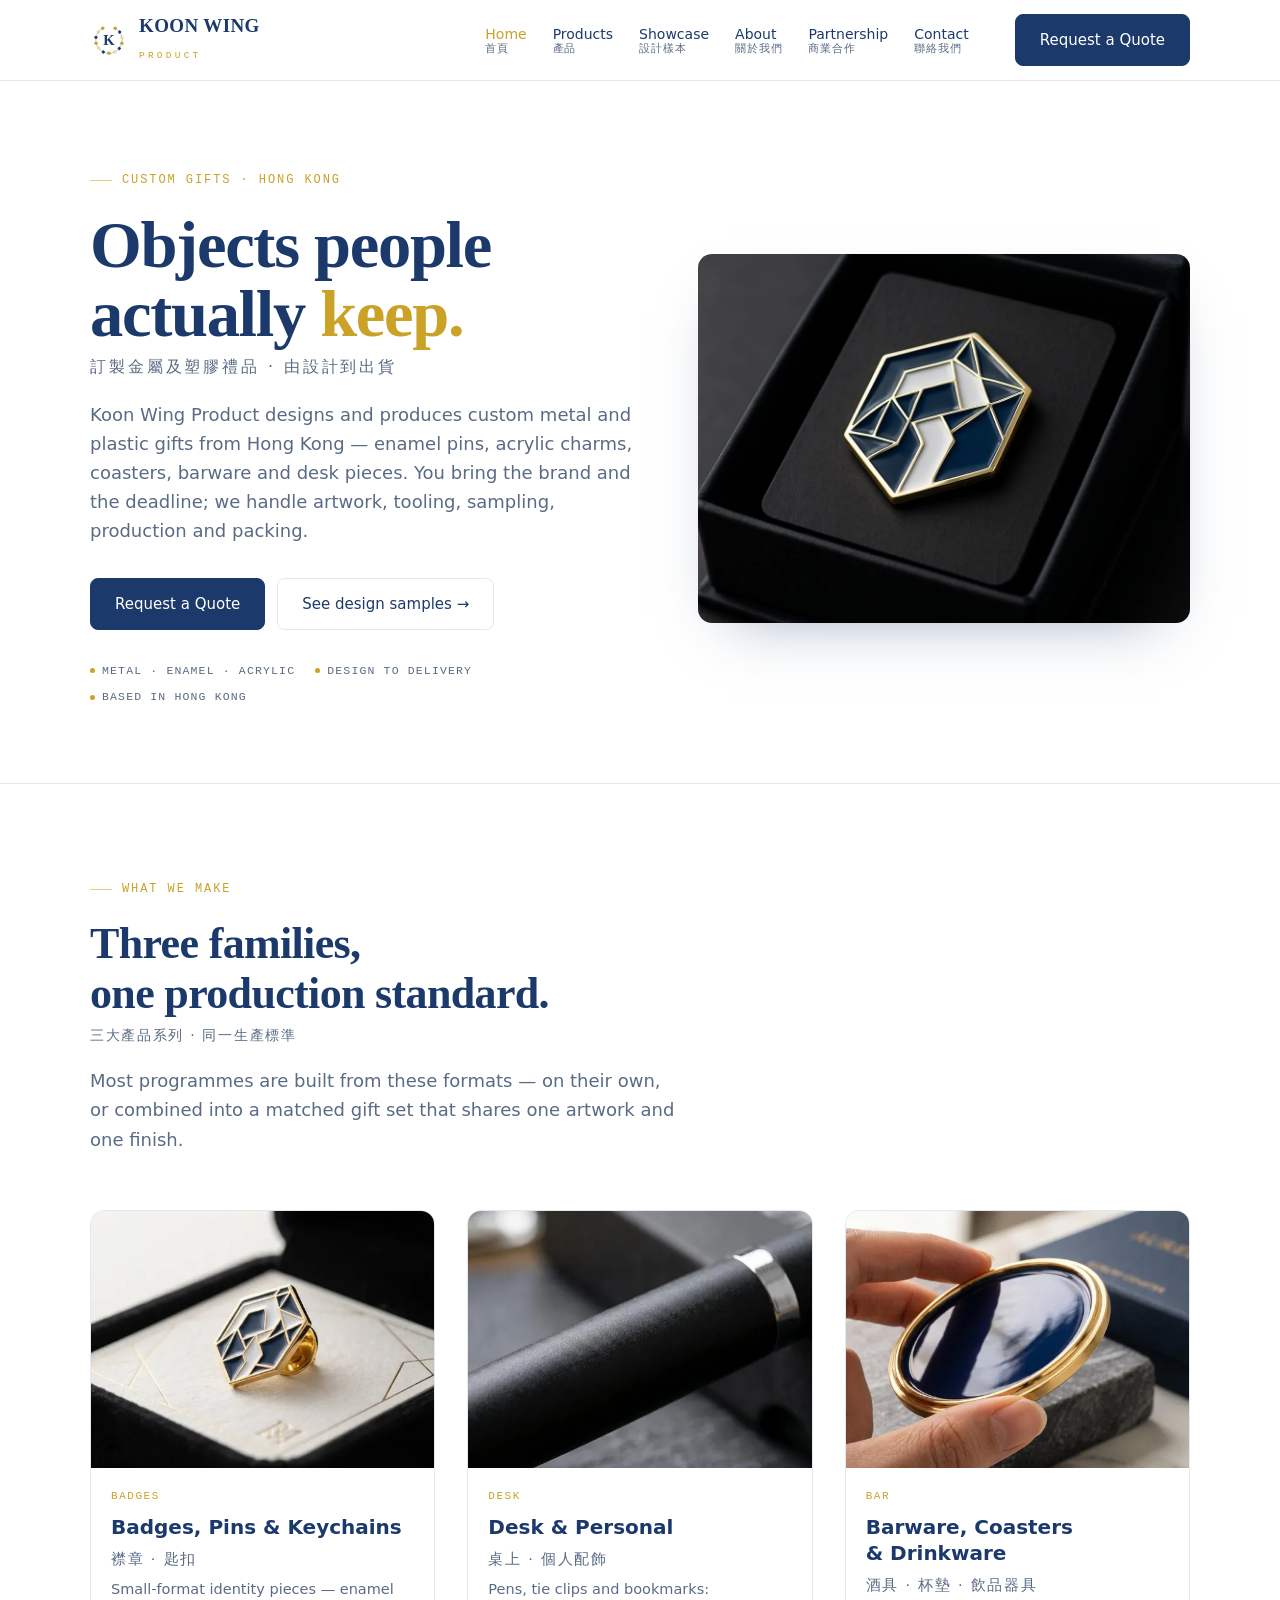
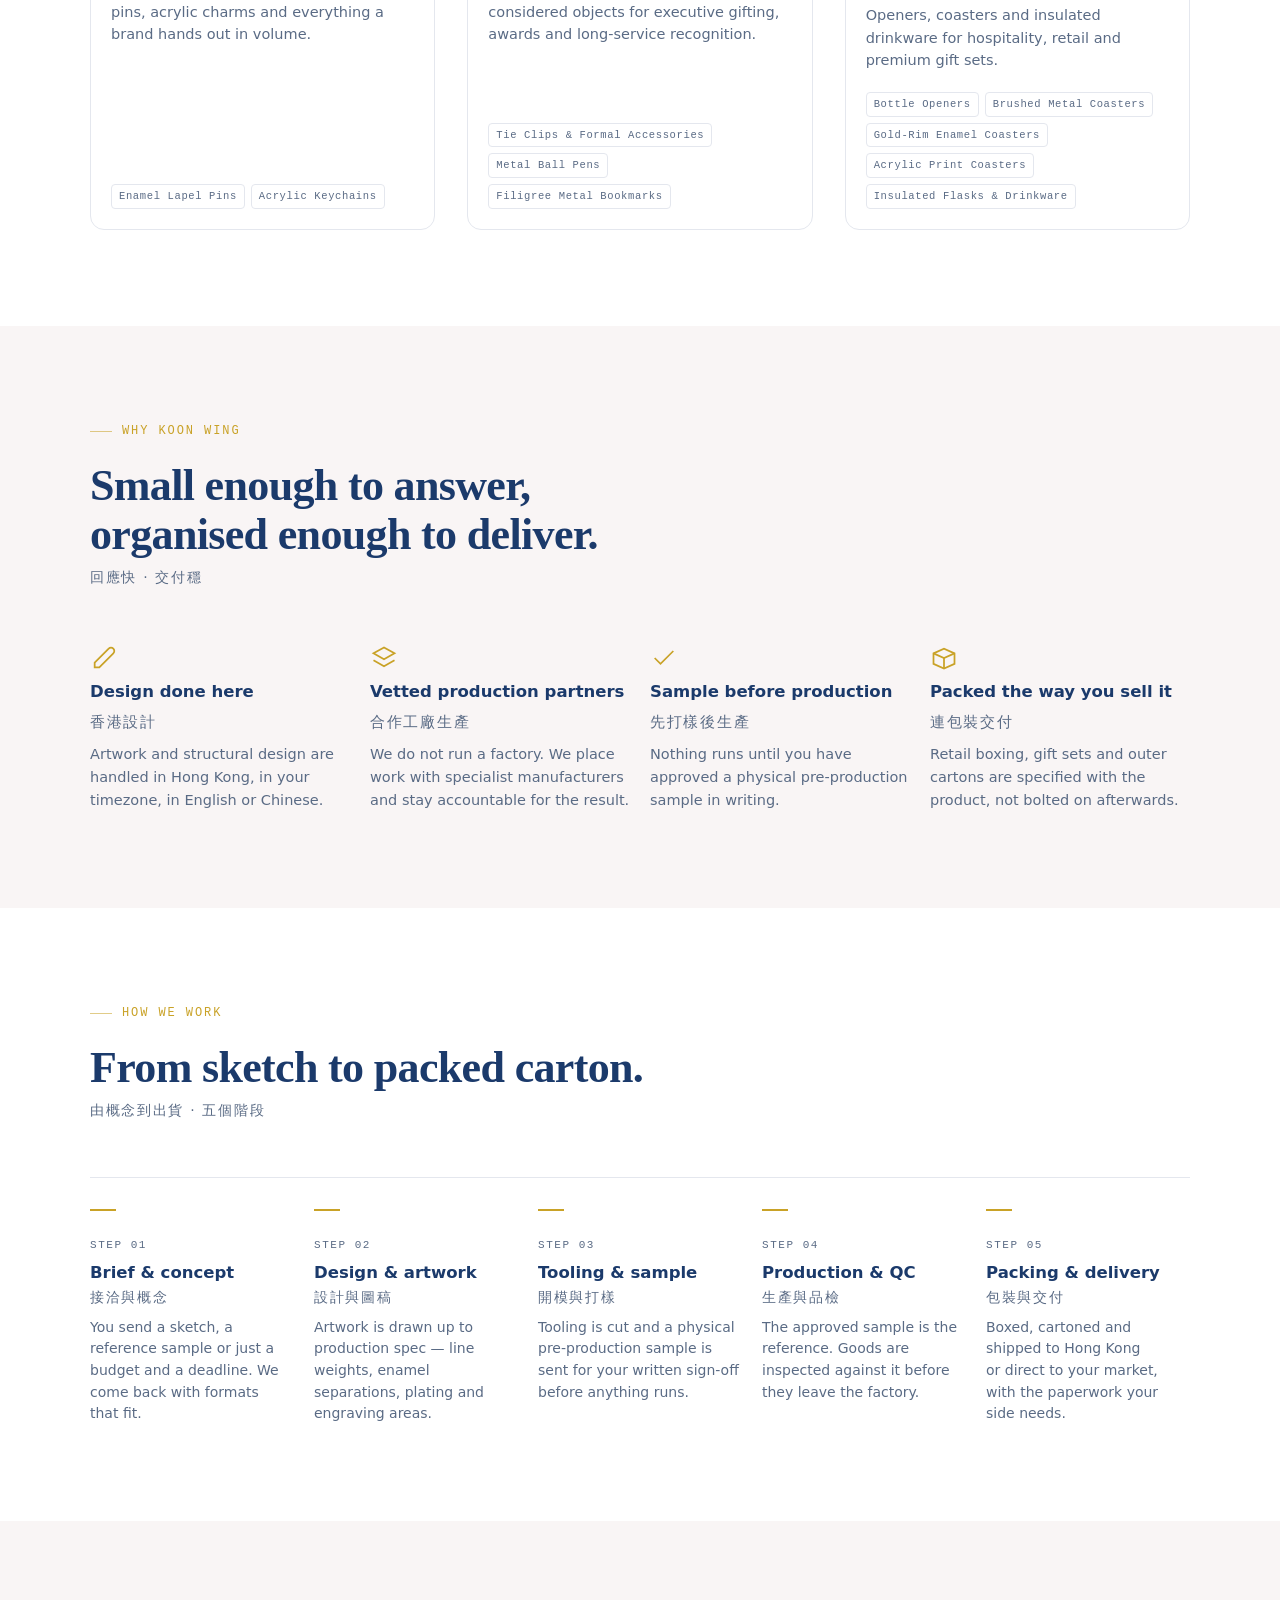
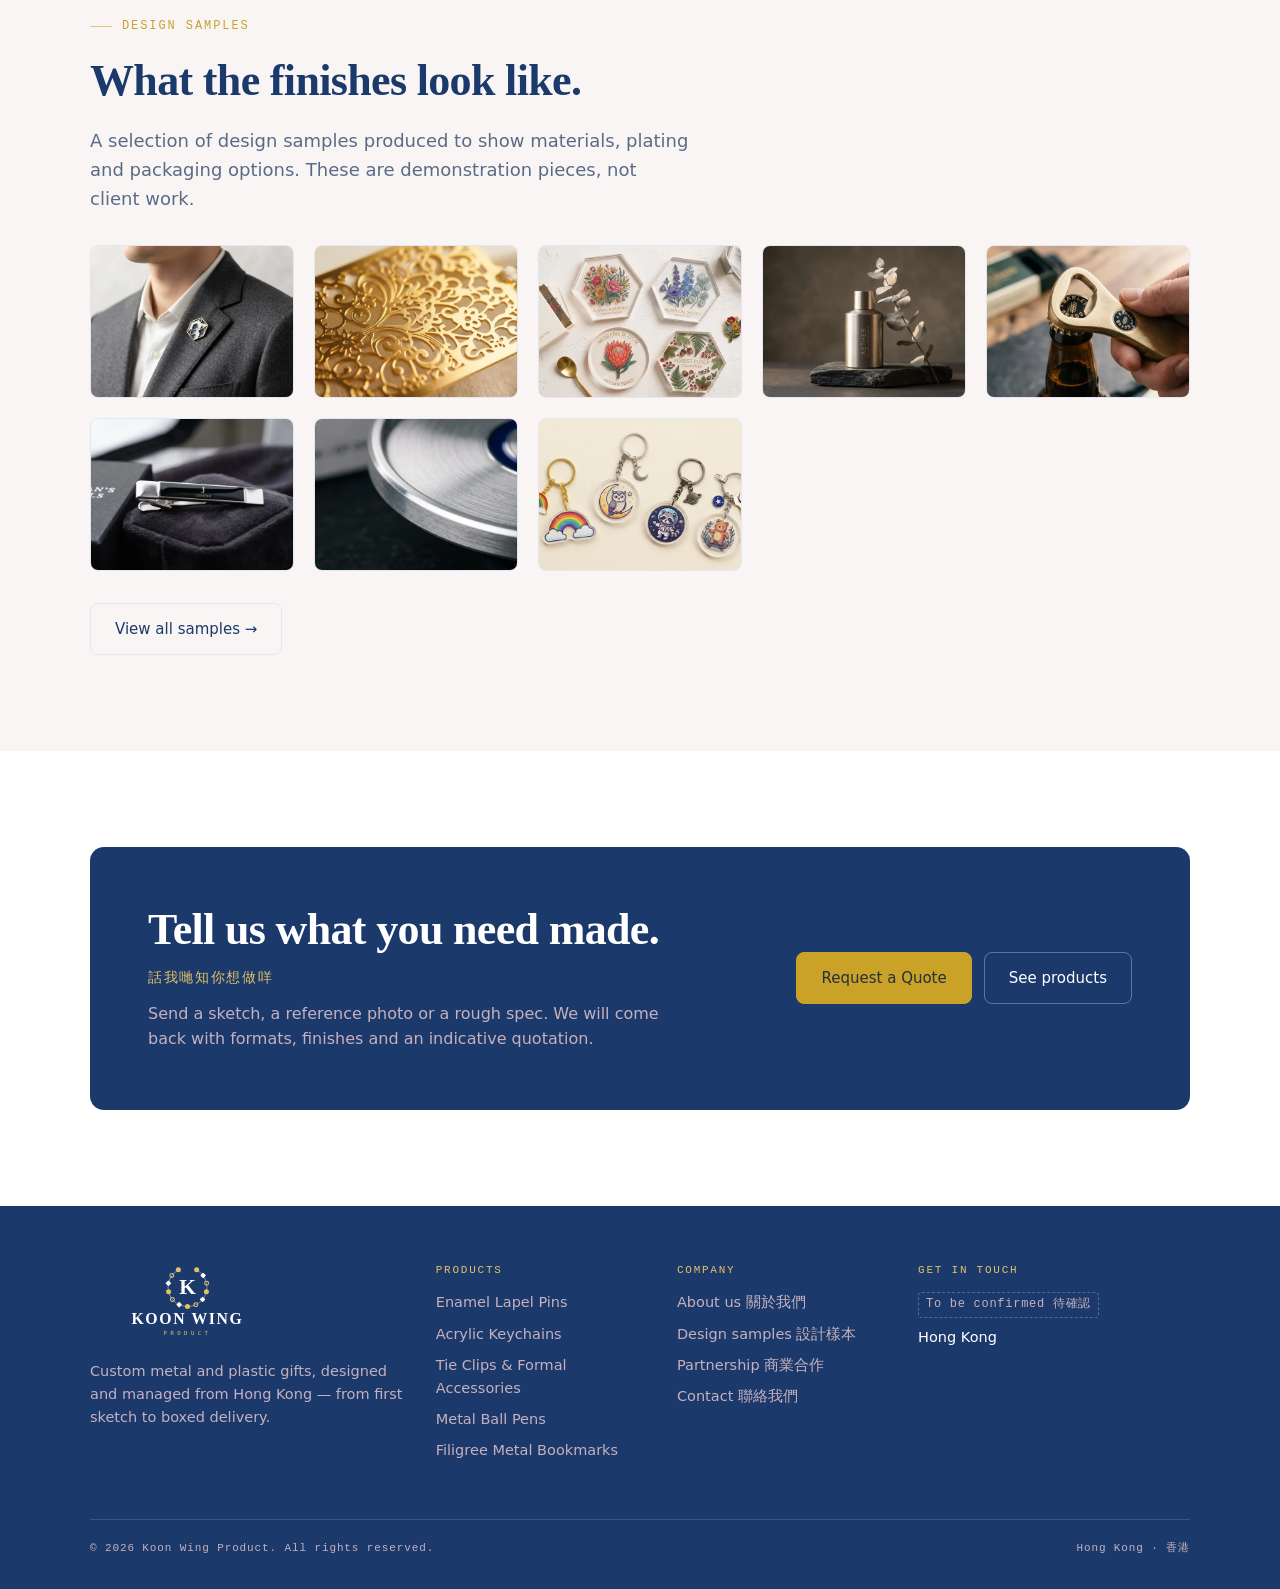
==== index.html @ 5f16f788 "feat: Koon Wing Product website — 6 pages, static Product-led positioning with no unverified claims:" ====
<!doctype html>
<html lang="en">
<head>
<meta charset="utf-8">
<meta name="viewport" content="width=device-width, initial-scale=1">
<title>Koon Wing Product · Custom Metal &amp; Plastic Gifts, Hong Kong</title>
<meta name="description" content="Hong Kong design and production house for custom metal and plastic gifts — enamel pins, keychains, coasters, drinkware and desk pieces. Design to boxed delivery.">
<link rel="icon" href="assets/img/favicon.svg" type="image/svg+xml">
<link rel="stylesheet" href="assets/css/style.css">
</head>
<body>
<a class="sr-only" href="#main">Skip to content</a>
<header class="topnav">
  <div class="container topnav-inner">
    <a class="brand" href="index.html" aria-label="Koon Wing Product — home">
      <img src="assets/img/logo-mark.svg" alt="" width="38" height="38">
      <span class="brand-txt"><span class="mark">KOON WING</span><br><span class="sub">PRODUCT</span></span>
    </a>
    <button class="navtoggle" type="button" aria-expanded="false" aria-label="Menu">
      <svg viewBox="0 0 24 24" aria-hidden="true"><path d="M3 6h18M3 12h18M3 18h18" stroke-linecap="round"/></svg>
    </button>
    <nav aria-label="Main">
        <a class="navlink" href="index.html" aria-current=page><span>Home</span><span class="cn">首頁</span></a>
        <a class="navlink" href="products.html"><span>Products</span><span class="cn">產品</span></a>
        <a class="navlink" href="showcase.html"><span>Showcase</span><span class="cn">設計樣本</span></a>
        <a class="navlink" href="about.html"><span>About</span><span class="cn">關於我們</span></a>
        <a class="navlink" href="partnership.html"><span>Partnership</span><span class="cn">商業合作</span></a>
        <a class="navlink" href="contact.html"><span>Contact</span><span class="cn">聯絡我們</span></a>
      <a class="btn btn-primary nav-cta" href="contact.html">Request a Quote</a>
    </nav>
  </div>
</header>
<main id="main">
<section class="hero">
  <div class="container hero-grid">
    <div>
      <p class="eyebrow">Custom gifts · Hong Kong</p>
      <h1>Objects people<br>actually <span>keep.</span></h1>
      <p class="cn-sub" style="font-size:16px;letter-spacing:.18em">訂製金屬及塑膠禮品 · 由設計到出貨</p>
      <p class="lead">Koon Wing Product designs and produces custom metal and plastic gifts from Hong Kong —
        enamel pins, acrylic charms, coasters, barware and desk pieces. You bring the brand and the deadline;
        we handle artwork, tooling, sampling, production and packing.</p>
      <div class="btn-row">
        <a class="btn btn-primary" href="contact.html">Request a Quote</a>
        <a class="btn btn-ghost" href="showcase.html">See design samples →</a>
      </div>
      <div class="hero-meta">
        <span>Metal · Enamel · Acrylic</span><span>Design to delivery</span><span>Based in Hong Kong</span>
      </div>
    </div>
    <figure class="hero-figure" style="margin:0">
      <img src="assets/products/lapel-pin/03.webp" alt="Enamel lapel pin presented in a gift box"
           width="1400" height="1050" fetchpriority="high">
    </figure>
  </div>
</section>

<section class="section">
  <div class="container">
    <div class="section-head">
      <p class="eyebrow">What we make</p>
      <h2>Three families,<br>one production standard.</h2>
      <p class="cn-sub">三大產品系列 · 同一生產標準</p>
      <p class="lead">Most programmes are built from these formats — on their own, or combined into a
        matched gift set that shares one artwork and one finish.</p>
    </div>
    <div class="grid-3">
      <a class="card" href="products.html#lapel-pin">
        <div class="card-media"><img src="assets/products/lapel-pin/02-sm.webp" alt="Badges, Pins & Keychains" loading="lazy" width="760" height="570"></div>
        <div class="card-body">
          <span class="card-idx">BADGES</span>
          <h3>Badges, Pins & Keychains</h3>
          <p class="cn-sub" style="margin:0">襟章 · 匙扣</p>
          <p>Small-format identity pieces — enamel pins, acrylic charms and everything a brand hands out in volume.</p>
          <div class="tags"><span class="tag">Enamel Lapel Pins</span><span class="tag">Acrylic Keychains</span></div>
        </div>
      </a>
      <a class="card" href="products.html#tie-clip">
        <div class="card-media"><img src="assets/products/pen/04-sm.webp" alt="Desk & Personal" loading="lazy" width="760" height="570"></div>
        <div class="card-body">
          <span class="card-idx">DESK</span>
          <h3>Desk & Personal</h3>
          <p class="cn-sub" style="margin:0">桌上 · 個人配飾</p>
          <p>Pens, tie clips and bookmarks: considered objects for executive gifting, awards and long-service recognition.</p>
          <div class="tags"><span class="tag">Tie Clips & Formal Accessories</span><span class="tag">Metal Ball Pens</span><span class="tag">Filigree Metal Bookmarks</span></div>
        </div>
      </a>
      <a class="card" href="products.html#bottle-opener">
        <div class="card-media"><img src="assets/products/coaster-enamel/05-sm.webp" alt="Barware, Coasters & Drinkware" loading="lazy" width="760" height="570"></div>
        <div class="card-body">
          <span class="card-idx">BAR</span>
          <h3>Barware, Coasters & Drinkware</h3>
          <p class="cn-sub" style="margin:0">酒具 · 杯墊 · 飲品器具</p>
          <p>Openers, coasters and insulated drinkware for hospitality, retail and premium gift sets.</p>
          <div class="tags"><span class="tag">Bottle Openers</span><span class="tag">Brushed Metal Coasters</span><span class="tag">Gold-Rim Enamel Coasters</span><span class="tag">Acrylic Print Coasters</span><span class="tag">Insulated Flasks & Drinkware</span></div>
        </div>
      </a>
    </div>
  </div>
</section>

<section class="section section--tint">
  <div class="container">
    <div class="section-head">
      <p class="eyebrow">Why Koon Wing</p>
      <h2>Small enough to answer,<br>organised enough to deliver.</h2>
      <p class="cn-sub">回應快 · 交付穩</p>
    </div>
    <div class="grid-4">
      <div class="feat">
      <svg class="ico" viewBox="0 0 24 24" aria-hidden="true"><path d="M4 20h4L20 8a2.8 2.8 0 0 0-4-4L4 16v4Z"/></svg>
      <h3>Design done here</h3><p class="cn-sub" style="margin:0">香港設計</p><p>Artwork and structural design are handled in Hong Kong, in your timezone, in English or Chinese.</p>
    </div>
      <div class="feat">
      <svg class="ico" viewBox="0 0 24 24" aria-hidden="true"><path d="M12 3 3 8l9 5 9-5-9-5Z"/><path d="M3 14l9 5 9-5"/></svg>
      <h3>Vetted production partners</h3><p class="cn-sub" style="margin:0">合作工廠生產</p><p>We do not run a factory. We place work with specialist manufacturers and stay accountable for the result.</p>
    </div>
      <div class="feat">
      <svg class="ico" viewBox="0 0 24 24" aria-hidden="true"><path d="M20 6 9 17l-5-5"/></svg>
      <h3>Sample before production</h3><p class="cn-sub" style="margin:0">先打樣後生產</p><p>Nothing runs until you have approved a physical pre-production sample in writing.</p>
    </div>
      <div class="feat">
      <svg class="ico" viewBox="0 0 24 24" aria-hidden="true"><path d="M3 8v9l9 4 9-4V8l-9-4-9 4Z"/><path d="M3 8l9 4 9-4"/><path d="M12 12v9"/></svg>
      <h3>Packed the way you sell it</h3><p class="cn-sub" style="margin:0">連包裝交付</p><p>Retail boxing, gift sets and outer cartons are specified with the product, not bolted on afterwards.</p>
    </div>
    </div>
  </div>
</section>

<section class="section">
  <div class="container">
    <div class="section-head">
      <p class="eyebrow">How we work</p>
      <h2>From sketch to packed carton.</h2>
      <p class="cn-sub">由概念到出貨 · 五個階段</p>
    </div>
    <div class="steps"><div class="step"><span class="n">STEP 01</span><h3>Brief &amp; concept</h3><p class="cn-sub" style="margin:4px 0 0">接洽與概念</p><p>You send a sketch, a reference sample or just a budget and a deadline. We come back with formats that fit.</p></div><div class="step"><span class="n">STEP 02</span><h3>Design &amp; artwork</h3><p class="cn-sub" style="margin:4px 0 0">設計與圖稿</p><p>Artwork is drawn up to production spec — line weights, enamel separations, plating and engraving areas.</p></div><div class="step"><span class="n">STEP 03</span><h3>Tooling &amp; sample</h3><p class="cn-sub" style="margin:4px 0 0">開模與打樣</p><p>Tooling is cut and a physical pre-production sample is sent for your written sign-off before anything runs.</p></div><div class="step"><span class="n">STEP 04</span><h3>Production &amp; QC</h3><p class="cn-sub" style="margin:4px 0 0">生產與品檢</p><p>The approved sample is the reference. Goods are inspected against it before they leave the factory.</p></div><div class="step"><span class="n">STEP 05</span><h3>Packing &amp; delivery</h3><p class="cn-sub" style="margin:4px 0 0">包裝與交付</p><p>Boxed, cartoned and shipped to Hong Kong or direct to your market, with the paperwork your side needs.</p></div></div>
  </div>
</section>

<section class="section section--tint">
  <div class="container">
    <div class="section-head" style="margin-bottom:var(--gap-lg)">
      <p class="eyebrow">Design samples</p>
      <h2>What the finishes look like.</h2>
      <p class="lead">A selection of design samples produced to show materials, plating and packaging
        options. These are demonstration pieces, not client work.</p>
    </div>
    <div class="gallery" style="grid-template-columns:repeat(auto-fill,minmax(190px,1fr))"><a href="showcase.html" class="shot" style="display:block"><img src="assets/products/lapel-pin/06-sm.webp" alt="Enamel Lapel Pins" loading="lazy" width="760" height="570"></a><a href="showcase.html" class="shot" style="display:block"><img src="assets/products/bookmark/04-sm.webp" alt="Filigree Metal Bookmarks" loading="lazy" width="760" height="570"></a><a href="showcase.html" class="shot" style="display:block"><img src="assets/products/coaster-acrylic/03-sm.webp" alt="Acrylic Print Coasters" loading="lazy" width="760" height="570"></a><a href="showcase.html" class="shot" style="display:block"><img src="assets/products/flask/05-sm.webp" alt="Insulated Flasks & Drinkware" loading="lazy" width="760" height="570"></a><a href="showcase.html" class="shot" style="display:block"><img src="assets/products/bottle-opener/02-sm.webp" alt="Bottle Openers" loading="lazy" width="760" height="570"></a><a href="showcase.html" class="shot" style="display:block"><img src="assets/products/tie-clip/01-sm.webp" alt="Tie Clips & Formal Accessories" loading="lazy" width="760" height="570"></a><a href="showcase.html" class="shot" style="display:block"><img src="assets/products/coaster-metal/04-sm.webp" alt="Brushed Metal Coasters" loading="lazy" width="760" height="570"></a><a href="showcase.html" class="shot" style="display:block"><img src="assets/products/keychain/03-sm.webp" alt="Acrylic Keychains" loading="lazy" width="760" height="570"></a></div>
    <div class="btn-row"><a class="btn btn-ghost" href="showcase.html">View all samples →</a></div>
  </div>
</section>

<section class="section">
  <div class="container">
    <div class="cta">
      <div>
        <h2>Tell us what you need made.</h2>
        <p class="cn-sub" style="color:var(--accent-hi)">話我哋知你想做咩</p>
        <p>Send a sketch, a reference photo or a rough spec. We will come back with formats, finishes and an indicative quotation.</p>
      </div>
      <div class="btn-row" style="margin:0">
        <a class="btn btn-gold" href="contact.html">Request a Quote</a>
        <a class="btn btn-ghost" style="border-color:rgba(255,255,255,.3);color:#fff" href="products.html">See products</a>
      </div>
    </div>
  </div>
</section>
</main>
<footer class="footer">
  <div class="container">
    <div class="footer-grid">
      <div>
        <img class="flogo" src="assets/img/logo-lockup-light.svg" alt="Koon Wing Product" width="200" height="78">
        <p class="about">Custom metal and plastic gifts, designed and managed from Hong Kong —
          from first sketch to boxed delivery.</p>
      </div>
      <div>
        <h4>Products</h4>
        <ul><li><a href="products.html#lapel-pin">Enamel Lapel Pins</a></li><li><a href="products.html#keychain">Acrylic Keychains</a></li><li><a href="products.html#tie-clip">Tie Clips & Formal Accessories</a></li><li><a href="products.html#pen">Metal Ball Pens</a></li><li><a href="products.html#bookmark">Filigree Metal Bookmarks</a></li></ul>
      </div>
      <div>
        <h4>Company</h4>
        <ul>
          <li><a href="about.html">About us 關於我們</a></li>
          <li><a href="showcase.html">Design samples 設計樣本</a></li>
          <li><a href="partnership.html">Partnership 商業合作</a></li>
          <li><a href="contact.html">Contact 聯絡我們</a></li>
        </ul>
      </div>
      <div>
        <h4>Get in touch</h4>
        <ul>
          <li><span class="tbc">To be confirmed 待確認</span></li>
          <li>Hong Kong</li>
        </ul>
      </div>
    </div>
    <div class="footer-base">
      <span>© 2026 Koon Wing Product. All rights reserved.</span>
      <span>Hong Kong · 香港</span>
    </div>
  </div>
</footer>
<script src="assets/js/main.js"></script>
</body>
</html>
---- assets/css/style.css ----
/* ══════════════════════════════════════════════════════════════
   Koon Wing Product — design system
   Palette: navy ink · gold accent (sparing) · white canvas
   ══════════════════════════════════════════════════════════════ */
:root{
  --bg:#ffffff; --surface:#ffffff;
  --fg:#1b3a6b; --muted:#5a6b85; --border:#e4e7ee;
  --accent:#c9a227; --accent-hi:#e3c167;

  --accent-soft:color-mix(in oklch, var(--accent) 15%, transparent);
  --accent-line:color-mix(in oklch, var(--accent) 55%, transparent);
  --navy-deep:color-mix(in oklch, var(--fg) 86%, black);
  --navy-tint:color-mix(in oklch, var(--fg) 4%, var(--surface));
  --on-navy-dim:color-mix(in oklch, white 66%, var(--fg));

  --font-display:'Iowan Old Style','Charter','Palatino Linotype',Georgia,'Times New Roman',serif;
  --font-body:-apple-system,BlinkMacSystemFont,'Segoe UI',system-ui,sans-serif;
  --font-mono:ui-monospace,'SF Mono',Menlo,monospace;
  --font-cn:'Noto Sans TC','PingFang TC','Microsoft JhengHei',var(--font-body);

  --fs-h1:clamp(40px,5.2vw,70px);
  --fs-h2:clamp(28px,3.6vw,44px);
  --fs-h3:20px; --fs-lead:18px; --fs-body:16px; --fs-meta:13px;

  --gap-xs:8px; --gap-sm:12px; --gap-md:20px;
  --gap-lg:32px; --gap-xl:56px; --gap-2xl:96px;
  --container:1180px; --gutter:40px;
  --radius:8px; --radius-lg:14px;
}
*,*::before,*::after{box-sizing:border-box}
html{-webkit-text-size-adjust:100%;scroll-behavior:smooth}
body{margin:0;background:var(--bg);color:var(--fg);font-family:var(--font-body);
  font-size:var(--fs-body);line-height:1.6;-webkit-font-smoothing:antialiased}
img,svg{display:block;max-width:100%}
a{color:inherit;text-decoration:none}
button{font:inherit;cursor:pointer}
p{text-wrap:pretty} h1,h2,h3,h4{text-wrap:balance}
:focus-visible{outline:2px solid var(--accent);outline-offset:3px;border-radius:3px}
.sr-only{position:absolute;width:1px;height:1px;overflow:hidden;clip:rect(0 0 0 0);white-space:nowrap}

/* ─ layout ─ */
.container{max-width:var(--container);margin-inline:auto;padding-inline:var(--gutter)}
.section{padding-block:clamp(52px,8vw,var(--gap-2xl))}
.section--tint{background:var(--navy-tint)}
.grid-2{display:grid;grid-template-columns:repeat(2,1fr);gap:var(--gap-lg)}
.grid-3{display:grid;grid-template-columns:repeat(3,1fr);gap:var(--gap-lg)}
.grid-4{display:grid;grid-template-columns:repeat(4,1fr);gap:var(--gap-md)}
@media(max-width:920px){
  .grid-2{grid-template-columns:1fr}
  .grid-3,.grid-4{grid-template-columns:repeat(2,1fr)}}
@media(max-width:640px){:root{--gutter:22px}
  .grid-3,.grid-4{grid-template-columns:1fr}}

/* ─ type ─ */
h1{font-family:var(--font-display);font-size:var(--fs-h1);line-height:1.04;letter-spacing:-.02em;font-weight:600;margin:0}
h2{font-family:var(--font-display);font-size:var(--fs-h2);line-height:1.12;letter-spacing:-.015em;font-weight:600;margin:0}
h3{font-size:var(--fs-h3);font-weight:600;line-height:1.3;margin:0}
.lead{font-size:var(--fs-lead);line-height:1.62;color:var(--muted);max-width:58ch;margin:0}
.eyebrow{font-family:var(--font-mono);font-size:12px;letter-spacing:.16em;text-transform:uppercase;
  color:var(--accent);margin:0 0 var(--gap-md);display:flex;align-items:center;gap:10px}
.eyebrow::before{content:'';width:22px;height:1px;background:var(--accent-line);flex:none}
.cn{font-family:var(--font-cn);font-weight:400}
.cn-sub{font-family:var(--font-cn);color:var(--muted);font-size:14px;letter-spacing:.12em;margin:6px 0 0}
.num{font-family:var(--font-mono);font-variant-numeric:tabular-nums}
.section-head{max-width:62ch;margin-bottom:var(--gap-xl)}
.section-head .lead{margin-top:var(--gap-md)}

/* ─ buttons ─ */
.btn{display:inline-flex;align-items:center;gap:8px;padding:13px 24px;border-radius:var(--radius);
  border:1px solid transparent;font-size:15px;font-weight:500;
  transition:background .18s,border-color .18s,color .18s,transform .05s}
.btn:active{transform:translateY(1px)}
.btn-primary{background:var(--fg);color:#fff;border-color:var(--fg)}
.btn-primary:hover{background:var(--navy-deep);border-color:var(--navy-deep)}
.btn-ghost{border-color:var(--border);color:var(--fg);background:transparent}
.btn-ghost:hover{border-color:var(--fg)}
.btn-gold{background:var(--accent);color:#22303f;border-color:var(--accent)}
.btn-gold:hover{background:var(--accent-hi);border-color:var(--accent-hi)}
.btn-row{display:flex;flex-wrap:wrap;gap:var(--gap-sm);margin-top:var(--gap-lg)}

/* ─ nav ─ */
.topnav{position:sticky;top:0;z-index:40;background:color-mix(in oklch,var(--bg) 88%,transparent);
  backdrop-filter:blur(14px);border-bottom:1px solid var(--border)}
.topnav-inner{display:flex;align-items:center;justify-content:space-between;padding-block:14px;gap:var(--gap-lg);position:relative}
.brand{display:flex;align-items:center;gap:11px;flex:none}
.brand img{height:38px;width:auto}
.brand-txt .mark{font-family:var(--font-display);font-size:19px;font-weight:600;letter-spacing:.02em;line-height:1.1}
.brand-txt .sub{font-family:var(--font-mono);font-size:9.5px;letter-spacing:.34em;color:var(--accent);line-height:1.1}
.topnav nav{display:flex;gap:26px;margin-left:auto;align-items:center}
.navlink{display:flex;flex-direction:column;line-height:1.18;padding-block:4px}
.navlink span:first-child{font-size:14px;font-weight:500}
.navlink span:last-child{font-family:var(--font-cn);font-size:10.5px;color:var(--muted);letter-spacing:.08em}
.navlink:hover span:first-child,.navlink[aria-current=page] span:first-child{color:var(--accent)}
.nav-cta{margin-left:var(--gap-md)}
.navtoggle{display:none;background:none;border:1px solid var(--border);border-radius:var(--radius);
  padding:9px 11px;line-height:0}
.navtoggle svg{width:18px;height:18px;stroke:var(--fg);fill:none;stroke-width:1.8}
@media(max-width:980px){
  .topnav nav{display:none}
  .nav-cta{display:none}
  .navtoggle{display:block;margin-left:auto}
  .topnav.open nav{display:flex;flex-direction:column;gap:0;align-items:stretch;position:absolute;
    left:0;right:0;top:100%;background:var(--bg);border-bottom:1px solid var(--border);
    padding:8px var(--gutter) 20px;margin:0;box-shadow:0 18px 40px -30px rgba(27,58,107,.6)}
  .topnav.open .navlink{padding-block:13px;border-bottom:1px solid var(--border)}
  .topnav.open .nav-cta{display:inline-flex;margin-top:16px;justify-content:center}
}

/* ─ hero ─ */
.hero{padding-block:clamp(48px,7vw,92px) clamp(44px,6vw,80px);border-bottom:1px solid var(--border)}
.hero-grid{display:grid;grid-template-columns:1.05fr .95fr;gap:clamp(28px,5vw,72px);align-items:center}
@media(max-width:980px){.hero-grid{grid-template-columns:1fr}}
.hero h1 span{color:var(--accent)}
.hero .lead{margin-top:var(--gap-md)}
.hero-figure{border-radius:var(--radius-lg);overflow:hidden;background:var(--navy-tint);
  aspect-ratio:4/3;box-shadow:0 24px 60px -34px rgba(27,58,107,.5)}
.hero-figure img{width:100%;height:100%;object-fit:cover}
.hero-meta{display:flex;flex-wrap:wrap;gap:8px 20px;margin-top:var(--gap-lg);
  font-family:var(--font-mono);font-size:11.5px;letter-spacing:.1em;text-transform:uppercase;color:var(--muted)}
.hero-meta span{display:flex;align-items:center;gap:7px}
.hero-meta span::before{content:'';width:5px;height:5px;border-radius:50%;background:var(--accent);flex:none}

/* ─ page header (inner pages) ─ */
.pagehead{padding-block:clamp(40px,6vw,74px) clamp(32px,4vw,52px);border-bottom:1px solid var(--border)}
.pagehead h1{font-size:clamp(34px,4.4vw,56px)}
.pagehead .lead{margin-top:var(--gap-md)}

/* ─ cards ─ */
.card{border:1px solid var(--border);border-radius:var(--radius-lg);background:var(--surface);
  overflow:hidden;display:flex;flex-direction:column;transition:border-color .2s,box-shadow .2s,transform .2s}
a.card:hover{border-color:var(--accent-line);box-shadow:0 18px 44px -30px rgba(27,58,107,.55);transform:translateY(-2px)}
.card-media{aspect-ratio:4/3;background:var(--navy-tint);overflow:hidden}
.card-media img{width:100%;height:100%;object-fit:cover;transition:transform .5s}
a.card:hover .card-media img{transform:scale(1.035)}
.card-body{padding:var(--gap-md);display:flex;flex-direction:column;gap:8px;flex:1}
.card-idx{font-family:var(--font-mono);font-size:11px;letter-spacing:.14em;color:var(--accent)}
.card p{margin:0;color:var(--muted);font-size:14.5px;line-height:1.55}
.tags{display:flex;flex-wrap:wrap;gap:6px;margin-top:auto;padding-top:var(--gap-sm)}
.tag{font-family:var(--font-mono);font-size:10.5px;letter-spacing:.06em;color:var(--muted);
  border:1px solid var(--border);border-radius:4px;padding:3px 7px}

/* ─ feature list ─ */
.feat{display:flex;flex-direction:column;gap:9px}
.feat .ico{width:28px;height:28px;color:var(--accent);stroke:currentColor;fill:none;stroke-width:1.5}
.feat h3{font-size:16.5px}
.feat p{margin:0;color:var(--muted);font-size:14.5px;line-height:1.58}

/* ─ process ─ */
.steps{display:grid;grid-template-columns:repeat(5,1fr);gap:var(--gap-md);
  border-top:1px solid var(--border);padding-top:var(--gap-lg)}
@media(max-width:980px){.steps{grid-template-columns:repeat(2,1fr)}}
@media(max-width:560px){.steps{grid-template-columns:1fr}}
.step{position:relative;padding-top:var(--gap-md)}
.step::before{content:'';position:absolute;top:-1px;left:0;width:26px;height:2px;background:var(--accent)}
.step .n{font-family:var(--font-mono);font-size:11px;letter-spacing:.14em;color:var(--muted)}
.step h3{font-size:16.5px;margin-top:6px}
.step p{margin:8px 0 0;color:var(--muted);font-size:14px;line-height:1.55}

/* ─ notice ─ */
.notice{border:1px solid var(--accent-line);background:var(--accent-soft);border-radius:var(--radius);
  padding:14px 18px;display:flex;gap:11px;align-items:flex-start;font-size:14px;color:var(--fg)}
.notice svg{width:17px;height:17px;flex:none;margin-top:2px;color:var(--accent);stroke:currentColor;fill:none;stroke-width:1.7}
.notice p{margin:0}

/* ─ gallery ─ */
.filters{display:flex;flex-wrap:wrap;gap:8px;margin-bottom:var(--gap-lg)}
.filter{border:1px solid var(--border);background:transparent;border-radius:100px;padding:8px 15px;
  font-size:13.5px;color:var(--muted);transition:.18s}
.filter:hover{border-color:var(--fg);color:var(--fg)}
.filter[aria-pressed=true]{background:var(--fg);border-color:var(--fg);color:#fff}
.gallery{display:grid;grid-template-columns:repeat(auto-fill,minmax(258px,1fr));gap:var(--gap-md)}
.shot{border:1px solid var(--border);border-radius:var(--radius);overflow:hidden;background:var(--navy-tint);
  aspect-ratio:4/3;padding:0;position:relative;margin:0}
.shot img{width:100%;height:100%;object-fit:cover;transition:transform .5s}
.shot:hover img{transform:scale(1.04)}
.shot figcaption{position:absolute;inset:auto 0 0;background:linear-gradient(transparent,rgba(11,25,48,.85));
  color:#fff;font-size:12px;padding:26px 12px 10px;text-align:left;opacity:0;transition:.2s}
.shot:hover figcaption,.shot:focus-visible figcaption{opacity:1}

/* ─ lightbox ─ */
.lb{position:fixed;inset:0;z-index:80;background:rgba(9,20,40,.97);backdrop-filter:blur(6px);display:none;
  align-items:center;justify-content:center;padding:clamp(14px,4vw,44px) clamp(14px,4vw,44px) 56px}
.lb.on{display:flex}
.lb img{width:auto;max-width:100%;height:auto;max-height:min(82dvh,82vh);border-radius:var(--radius)}
.lb-cap{position:absolute;left:0;right:0;bottom:16px;text-align:center;color:#fff;
  font-family:var(--font-mono);font-size:12px;letter-spacing:.1em}
.lb-btn{position:absolute;background:rgba(255,255,255,.1);border:1px solid rgba(255,255,255,.22);
  color:#fff;border-radius:50%;width:44px;height:44px;display:grid;place-items:center;font-size:20px;line-height:1}
.lb-btn:hover{background:rgba(255,255,255,.2)}
.lb-close{top:16px;right:16px} .lb-prev{left:14px} .lb-next{right:14px}
@media(max-width:640px){.lb-prev{left:8px}.lb-next{right:8px}}

/* ─ spec table ─ */
.spec{width:100%;border-collapse:collapse;font-size:14.5px}
.spec th,.spec td{text-align:left;padding:11px 0;border-bottom:1px solid var(--border);vertical-align:top}
.spec th{width:36%;font-weight:500;color:var(--muted);font-size:13.5px}

/* ─ product detail rows ─ */
.prow{display:grid;grid-template-columns:1fr 1fr;gap:clamp(24px,4vw,56px);align-items:center;
  padding-block:clamp(34px,5vw,60px);border-bottom:1px solid var(--border)}
.prow:last-child{border-bottom:0}
@media(max-width:920px){.prow{grid-template-columns:1fr}}
.prow-media{display:grid;grid-template-columns:1fr 1fr;gap:10px}
.prow-media img{width:100%;aspect-ratio:1/1;object-fit:cover;border-radius:var(--radius);border:1px solid var(--border)}
.prow-media img:first-child{grid-column:1/-1;aspect-ratio:16/10}
.prow.rev .prow-body{order:-1}
@media(max-width:920px){.prow.rev .prow-body{order:0}}

/* ─ form ─ */
.field{display:flex;flex-direction:column;gap:7px;margin-bottom:var(--gap-md)}
.field label{font-size:13.5px;font-weight:500}
.field label em{font-style:normal;color:var(--accent)}
.field input,.field select,.field textarea{font:inherit;font-size:15px;color:var(--fg);
  border:1px solid var(--border);border-radius:var(--radius);padding:11px 13px;background:var(--surface);width:100%}
.field textarea{min-height:132px;resize:vertical}
.field input:focus,.field select:focus,.field textarea:focus{outline:none;border-color:var(--accent)}
.form-note{font-size:13px;color:var(--muted);margin:0 0 var(--gap-md)}

/* ─ CTA band ─ */
.cta{background:var(--fg);color:#fff;border-radius:var(--radius-lg);padding:clamp(30px,5vw,58px);
  display:grid;grid-template-columns:1.2fr auto;gap:var(--gap-lg);align-items:center}
@media(max-width:860px){.cta{grid-template-columns:1fr}}
.cta h2{color:#fff} .cta p{color:var(--on-navy-dim);margin:var(--gap-sm) 0 0;max-width:52ch}
.cta .btn-row{margin-top:0}

/* ─ footer ─ */
.footer{background:var(--fg);color:#fff;padding-block:var(--gap-xl) var(--gap-lg)}
.footer a{color:var(--on-navy-dim)} .footer a:hover{color:var(--accent-hi)}
.footer-grid{display:grid;grid-template-columns:1.5fr 1fr 1fr 1.3fr;gap:var(--gap-lg)}
@media(max-width:860px){.footer-grid{grid-template-columns:1fr 1fr}}
@media(max-width:560px){.footer-grid{grid-template-columns:1fr}}
.footer img.flogo{height:78px;width:auto;margin-bottom:var(--gap-md)}
.footer h4{font-family:var(--font-mono);font-size:11px;letter-spacing:.16em;text-transform:uppercase;
  color:var(--accent-hi);margin:0 0 var(--gap-sm);font-weight:400}
.footer ul{list-style:none;margin:0;padding:0;display:flex;flex-direction:column;gap:8px;font-size:14.5px}
.footer .about{color:var(--on-navy-dim);font-size:14.5px;line-height:1.6;margin:0;max-width:34ch}
.footer-base{border-top:1px solid rgba(255,255,255,.14);margin-top:var(--gap-xl);padding-top:var(--gap-md);
  display:flex;justify-content:space-between;gap:var(--gap-md);flex-wrap:wrap;
  font-family:var(--font-mono);font-size:11px;letter-spacing:.08em;color:var(--on-navy-dim)}

@media(prefers-reduced-motion:reduce){*{animation:none!important;transition:none!important;scroll-behavior:auto!important}}

/* placeholder awaiting client-supplied detail */
.tbc{font-family:var(--font-mono);font-size:12px;letter-spacing:.06em;color:var(--muted);
  border:1px dashed var(--border);border-radius:4px;padding:2px 7px;display:inline-block}
.footer .tbc{color:var(--on-navy-dim);border-color:rgba(255,255,255,.25)}
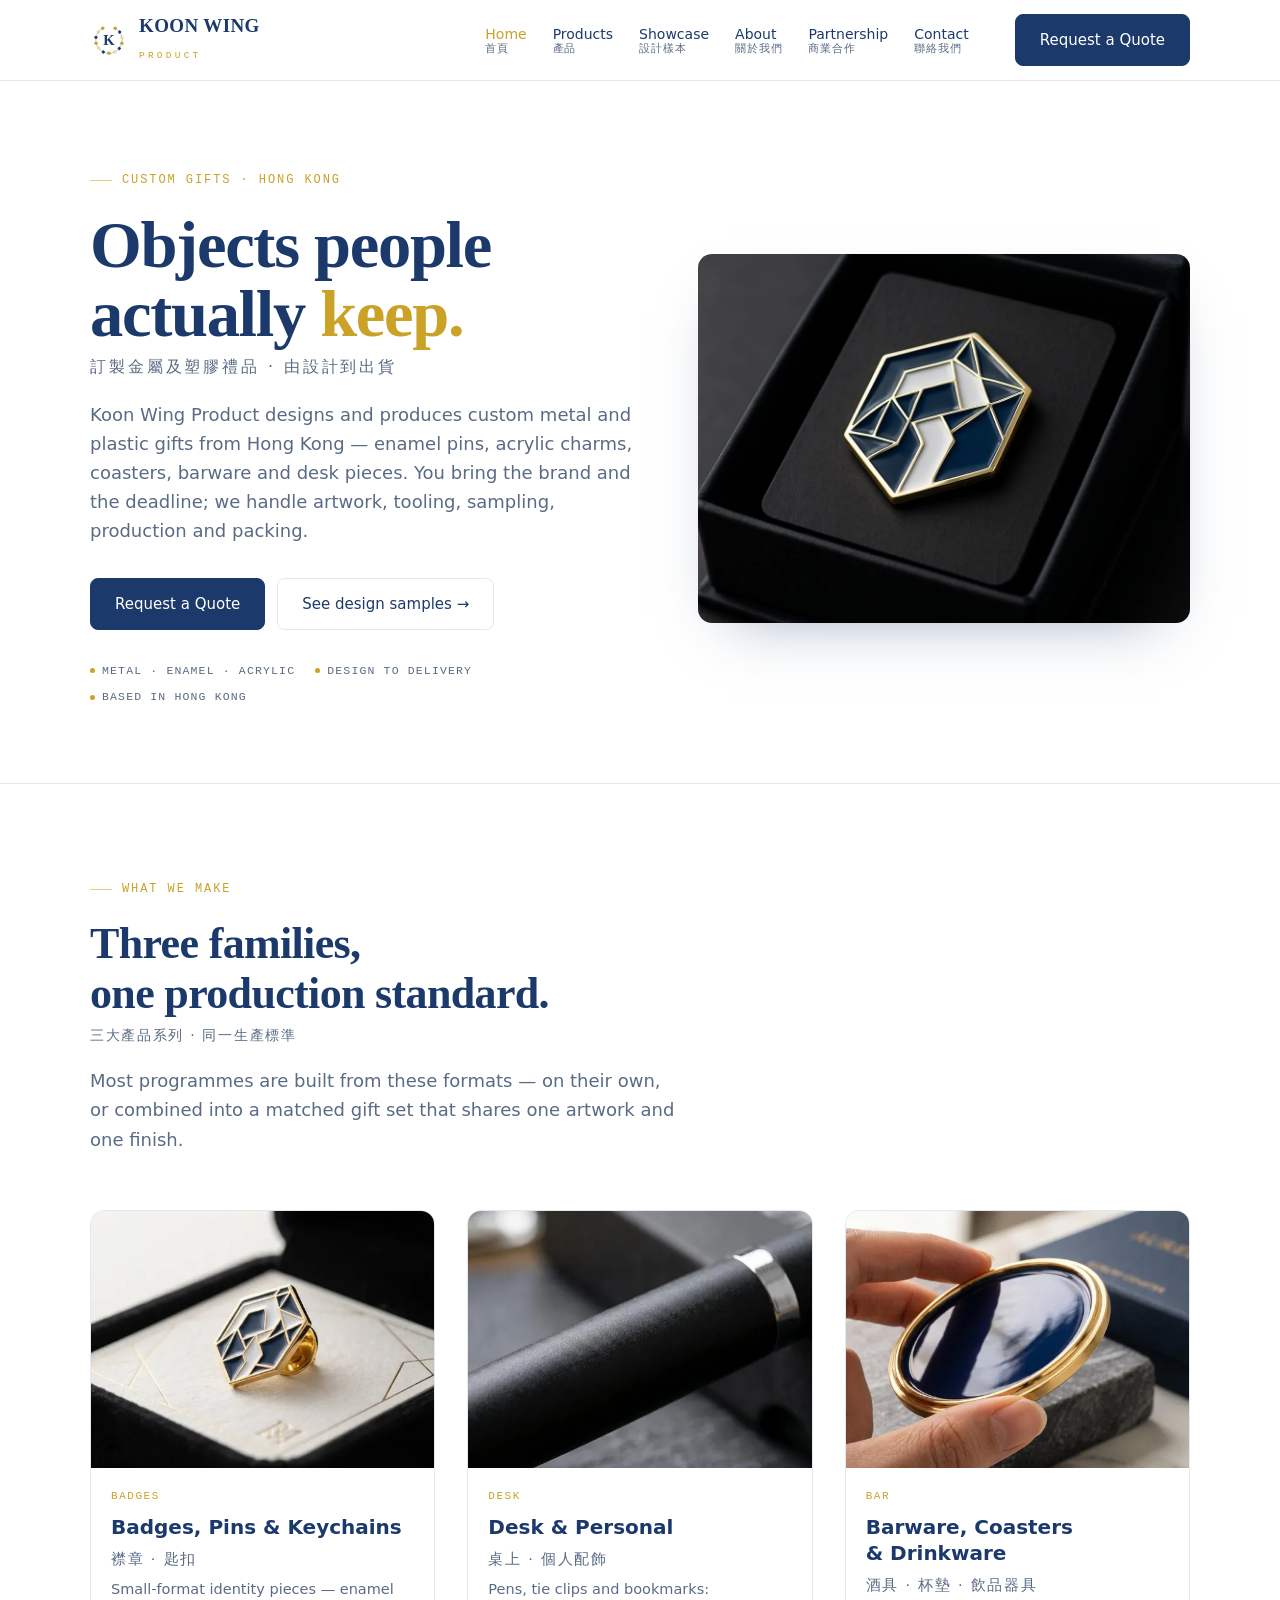
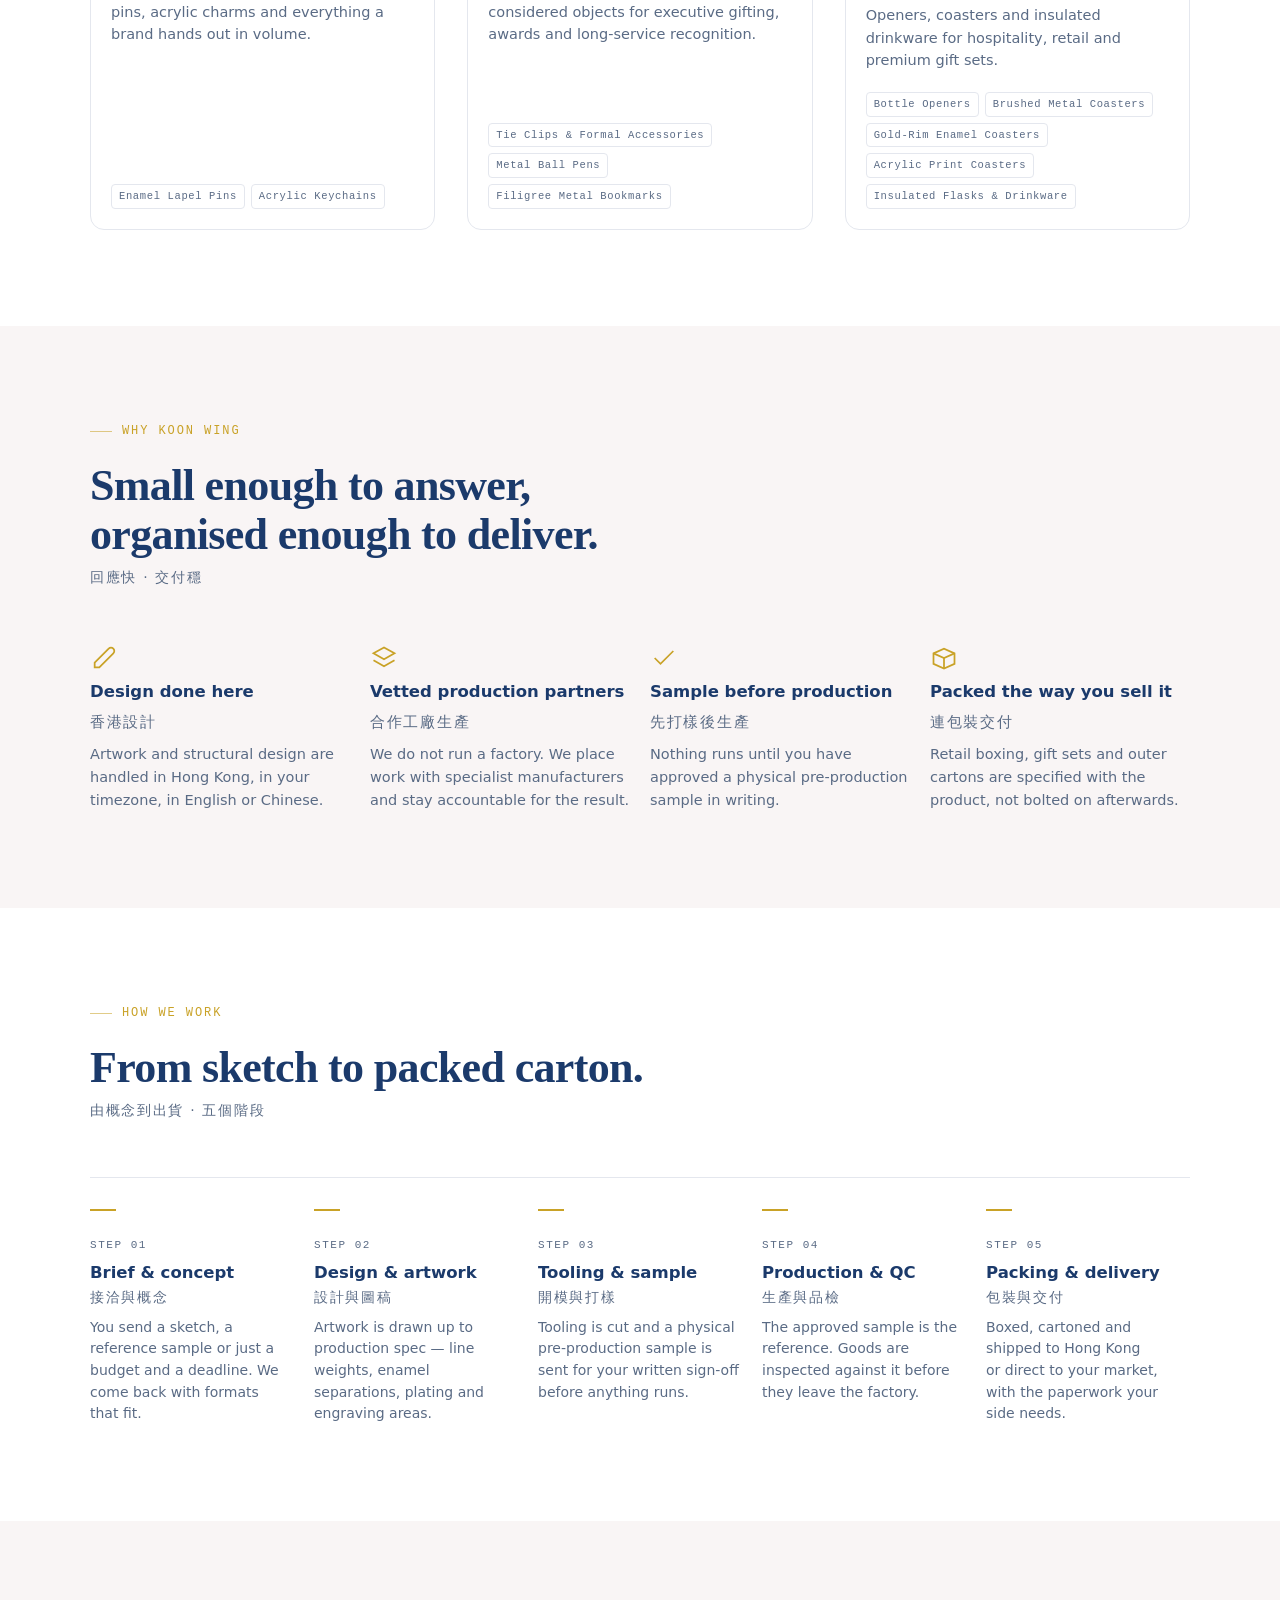
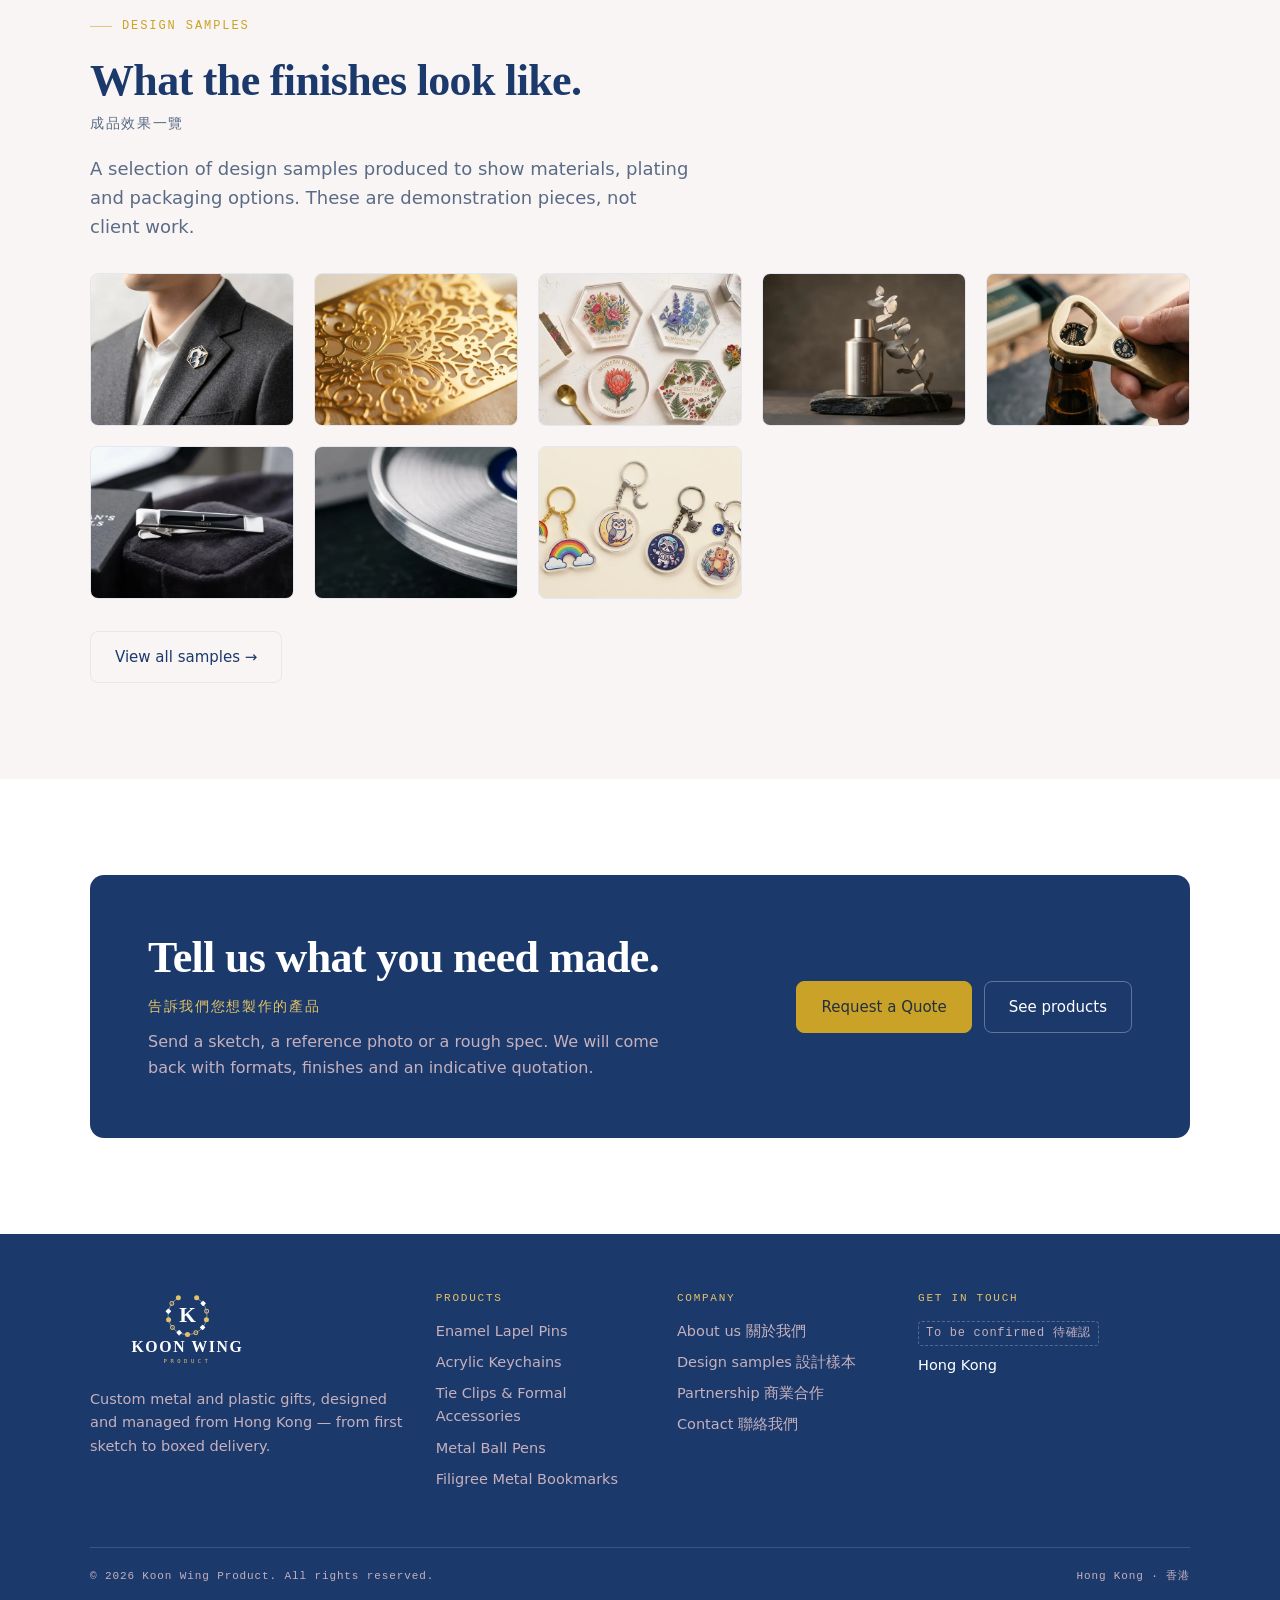
==== commit 52523d92: "fix: make the Chinese layer consistent across every page Two problems, both visible side by side on " ====
--- a/index.html
+++ b/index.html
@@ -143,6 +143,7 @@
     <div class="section-head" style="margin-bottom:var(--gap-lg)">
       <p class="eyebrow">Design samples</p>
       <h2>What the finishes look like.</h2>
+      <p class="cn-sub">成品效果一覽</p>
       <p class="lead">A selection of design samples produced to show materials, plating and packaging
         options. These are demonstration pieces, not client work.</p>
     </div>
@@ -156,7 +157,7 @@
     <div class="cta">
       <div>
         <h2>Tell us what you need made.</h2>
-        <p class="cn-sub" style="color:var(--accent-hi)">話我哋知你想做咩</p>
+        <p class="cn-sub" style="color:var(--accent-hi)">告訴我們您想製作的產品</p>
         <p>Send a sketch, a reference photo or a rough spec. We will come back with formats, finishes and an indicative quotation.</p>
       </div>
       <div class="btn-row" style="margin:0">
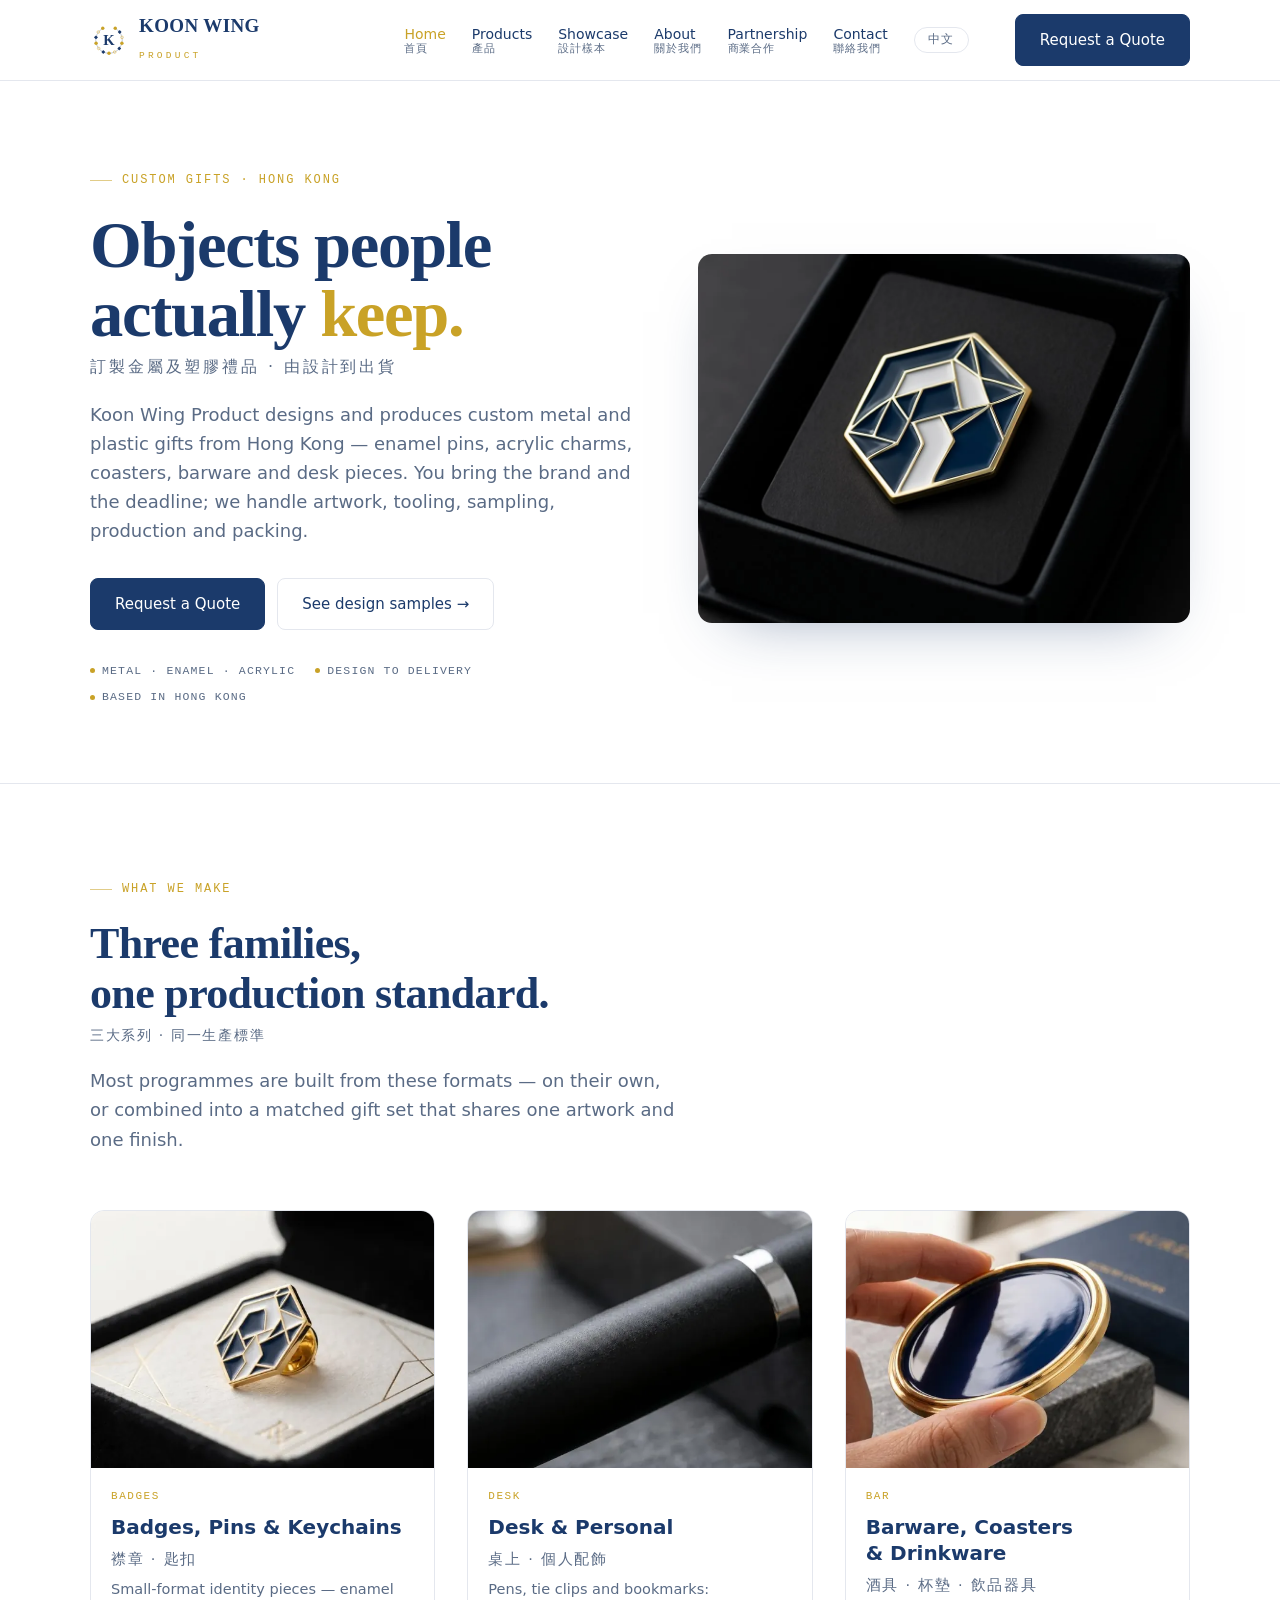
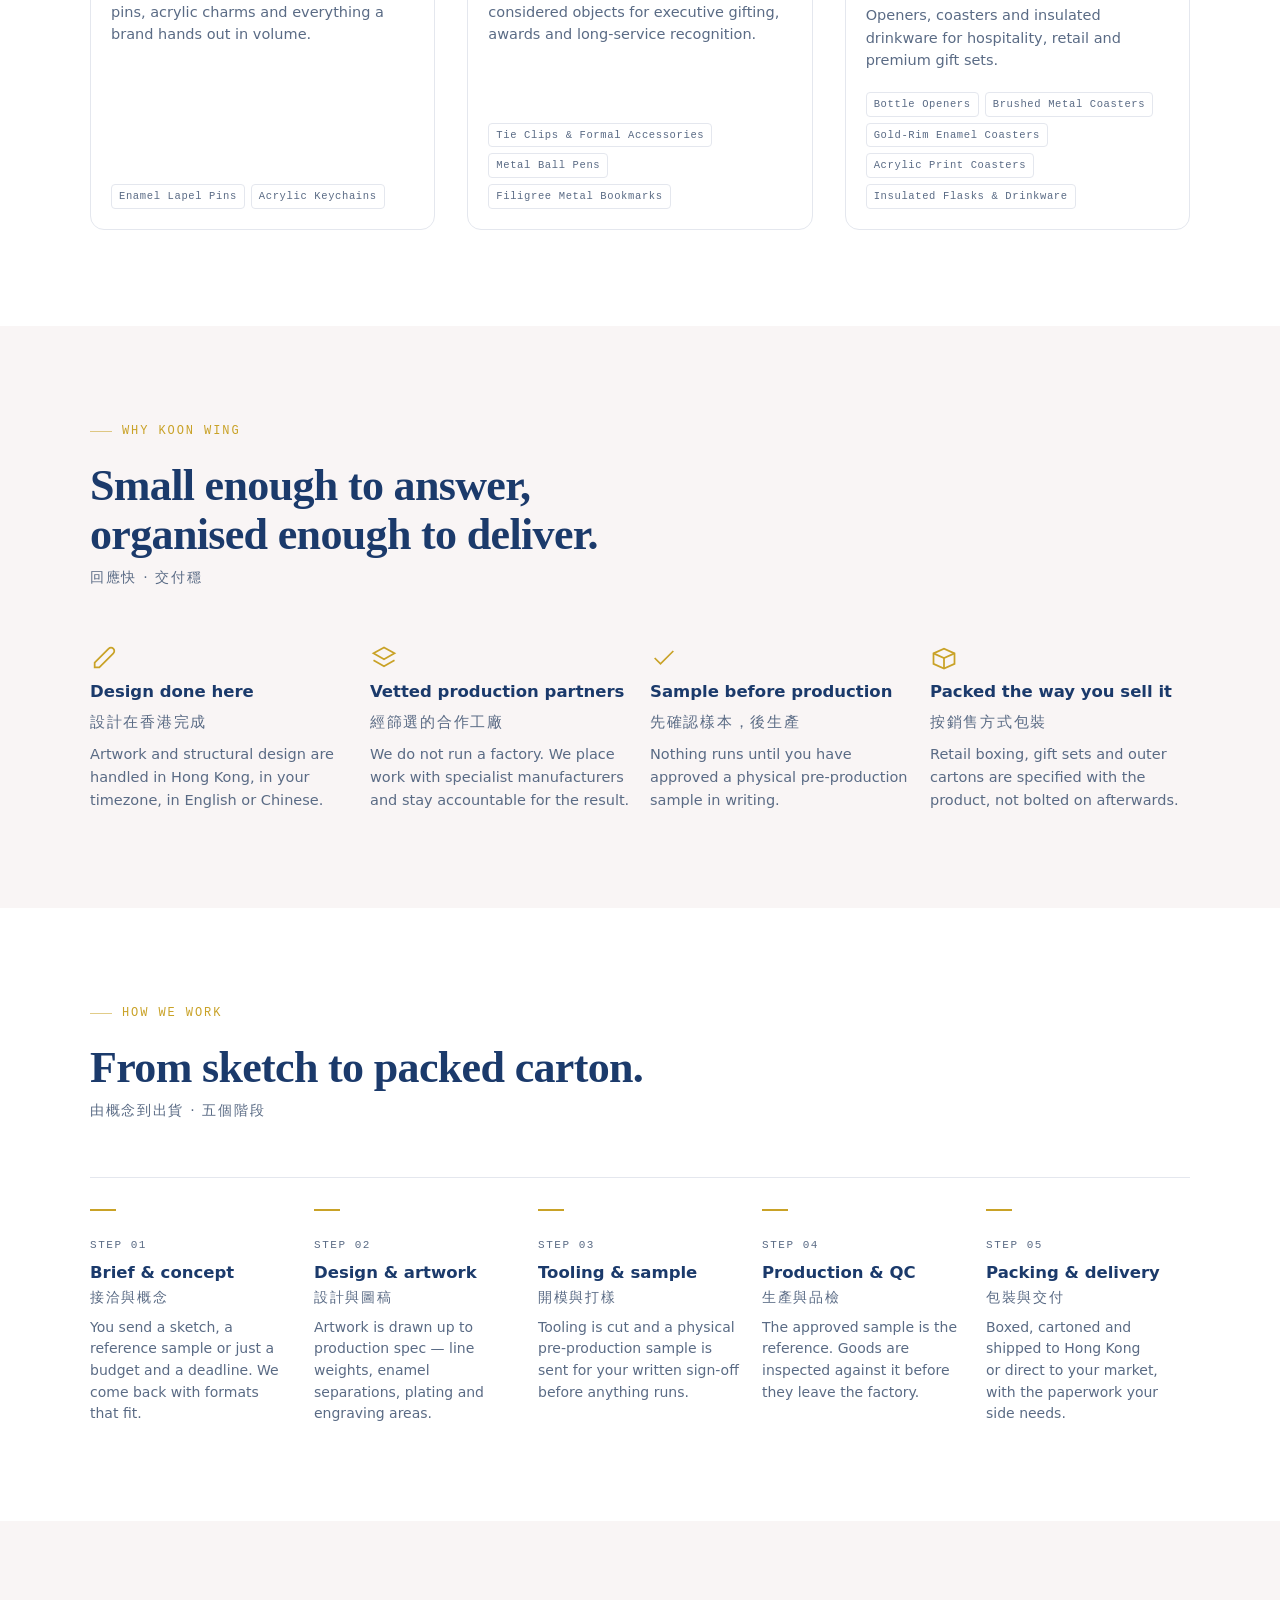
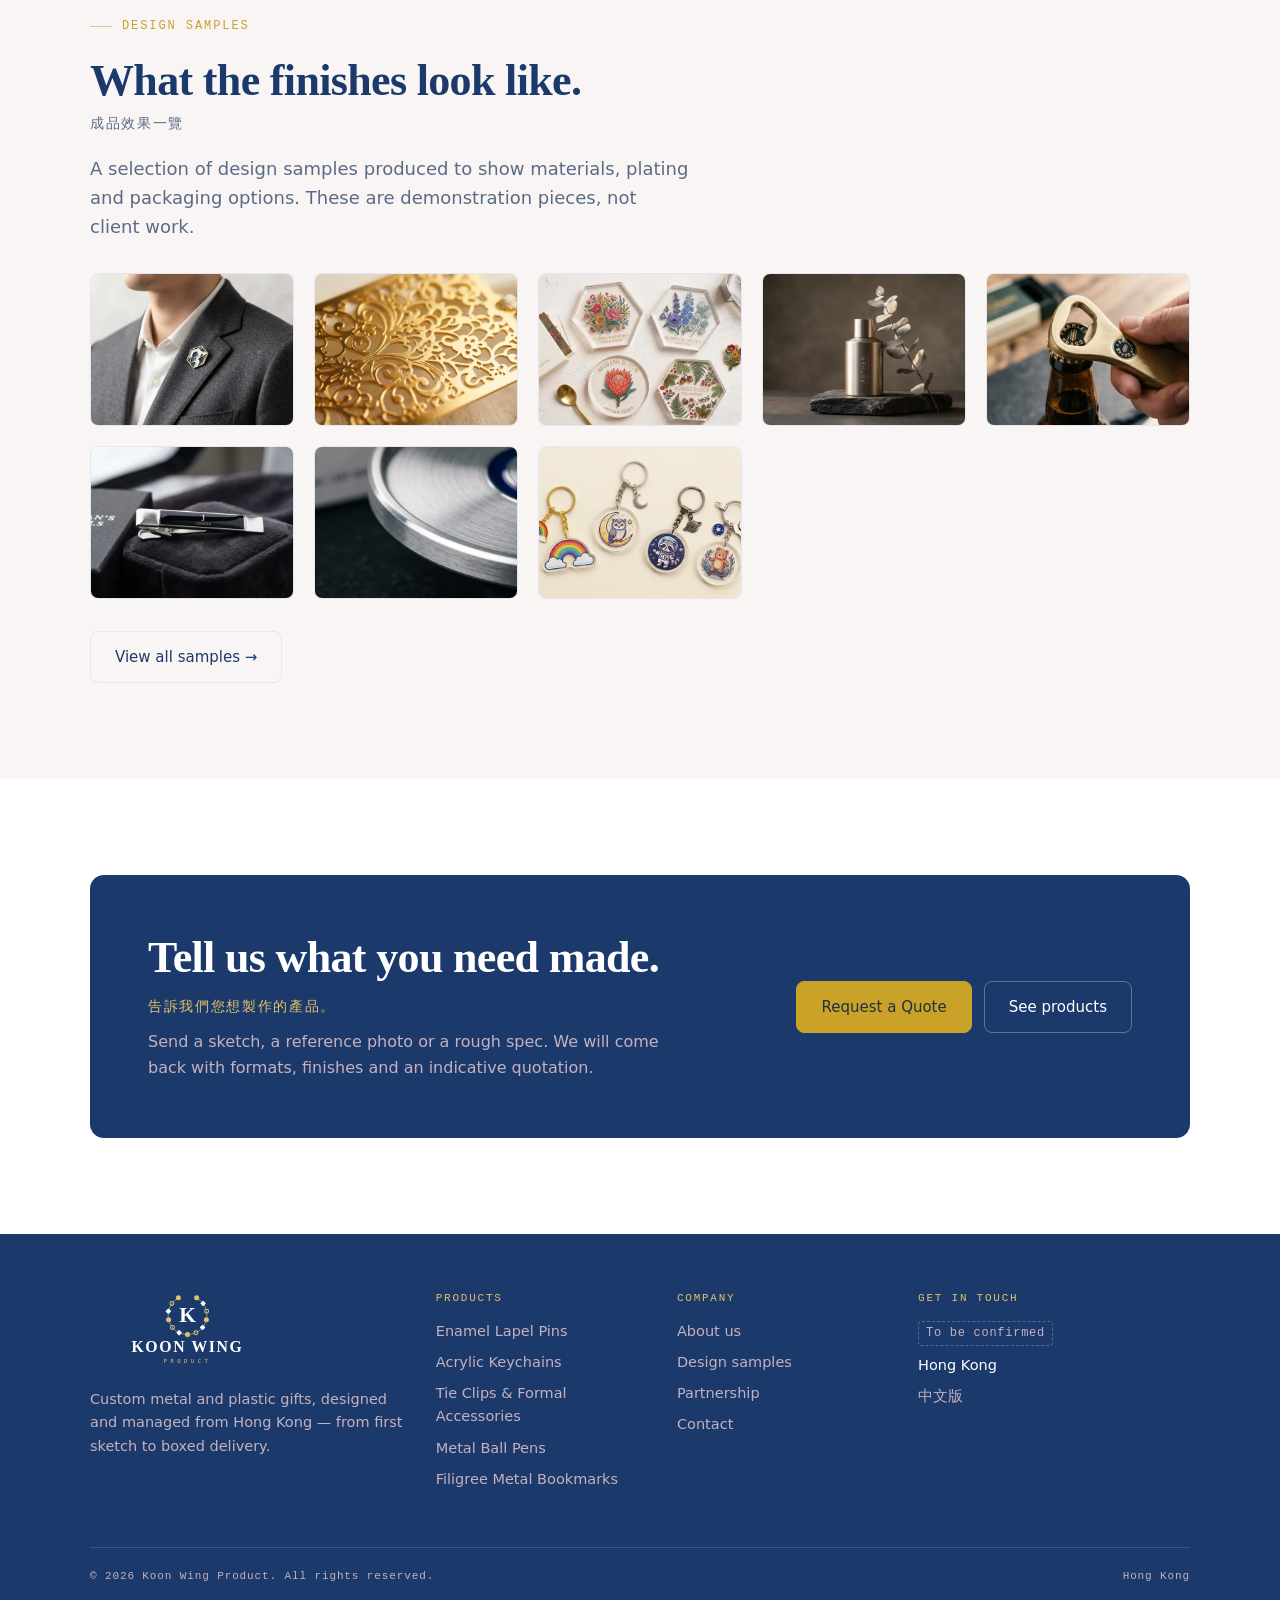
==== commit 0ae97638: "feat: split into two real language versions instead of bilingual headings Headings carried both lang" ====
--- a/index.html
+++ b/index.html
@@ -5,6 +5,8 @@
 <meta name="viewport" content="width=device-width, initial-scale=1">
 <title>Koon Wing Product · Custom Metal &amp; Plastic Gifts, Hong Kong</title>
 <meta name="description" content="Hong Kong design and production house for custom metal and plastic gifts — enamel pins, keychains, coasters, drinkware and desk pieces. Design to boxed delivery.">
+<link rel="alternate" hreflang="en" href="index.html">
+<link rel="alternate" hreflang="zh-Hant" href="zh/index.html">
 <link rel="icon" href="assets/img/favicon.svg" type="image/svg+xml">
 <link rel="stylesheet" href="assets/css/style.css">
 </head>
@@ -12,7 +14,7 @@
 <a class="sr-only" href="#main">Skip to content</a>
 <header class="topnav">
   <div class="container topnav-inner">
-    <a class="brand" href="index.html" aria-label="Koon Wing Product — home">
+    <a class="brand" href="index.html" aria-label="Koon Wing Product">
       <img src="assets/img/logo-mark.svg" alt="" width="38" height="38">
       <span class="brand-txt"><span class="mark">KOON WING</span><br><span class="sub">PRODUCT</span></span>
     </a>
@@ -26,6 +28,7 @@
         <a class="navlink" href="about.html"><span>About</span><span class="cn">關於我們</span></a>
         <a class="navlink" href="partnership.html"><span>Partnership</span><span class="cn">商業合作</span></a>
         <a class="navlink" href="contact.html"><span>Contact</span><span class="cn">聯絡我們</span></a>
+      <a class="langswitch" href="zh/index.html" hreflang="zh-Hant" title="切換至中文版">中文</a>
       <a class="btn btn-primary nav-cta" href="contact.html">Request a Quote</a>
     </nav>
   </div>
@@ -37,15 +40,15 @@
       <p class="eyebrow">Custom gifts · Hong Kong</p>
       <h1>Objects people<br>actually <span>keep.</span></h1>
       <p class="cn-sub" style="font-size:16px;letter-spacing:.18em">訂製金屬及塑膠禮品 · 由設計到出貨</p>
-      <p class="lead">Koon Wing Product designs and produces custom metal and plastic gifts from Hong Kong —
-        enamel pins, acrylic charms, coasters, barware and desk pieces. You bring the brand and the deadline;
-        we handle artwork, tooling, sampling, production and packing.</p>
+      <p class="lead">Koon Wing Product designs and produces custom metal and plastic gifts from Hong Kong — enamel pins, acrylic charms, coasters, barware and desk pieces. You bring the brand and the deadline; we handle artwork, tooling, sampling, production and packing.</p>
       <div class="btn-row">
         <a class="btn btn-primary" href="contact.html">Request a Quote</a>
         <a class="btn btn-ghost" href="showcase.html">See design samples →</a>
       </div>
       <div class="hero-meta">
-        <span>Metal · Enamel · Acrylic</span><span>Design to delivery</span><span>Based in Hong Kong</span>
+        <span>Metal · Enamel · Acrylic</span>
+        <span>Design to delivery</span>
+        <span>Based in Hong Kong</span>
       </div>
     </div>
     <figure class="hero-figure" style="margin:0">
@@ -60,9 +63,8 @@
     <div class="section-head">
       <p class="eyebrow">What we make</p>
       <h2>Three families,<br>one production standard.</h2>
-      <p class="cn-sub">三大產品系列 · 同一生產標準</p>
-      <p class="lead">Most programmes are built from these formats — on their own, or combined into a
-        matched gift set that shares one artwork and one finish.</p>
+      <p class="cn-sub">三大系列 · 同一生產標準</p>
+      <p class="lead">Most programmes are built from these formats — on their own, or combined into a matched gift set that shares one artwork and one finish.</p>
     </div>
     <div class="grid-3">
       <a class="card" href="products.html#lapel-pin">
@@ -109,19 +111,19 @@
     <div class="grid-4">
       <div class="feat">
       <svg class="ico" viewBox="0 0 24 24" aria-hidden="true"><path d="M4 20h4L20 8a2.8 2.8 0 0 0-4-4L4 16v4Z"/></svg>
-      <h3>Design done here</h3><p class="cn-sub" style="margin:0">香港設計</p><p>Artwork and structural design are handled in Hong Kong, in your timezone, in English or Chinese.</p>
+      <h3>Design done here</h3><p class="cn-sub" style="margin:0">設計在香港完成</p><p>Artwork and structural design are handled in Hong Kong, in your timezone, in English or Chinese.</p>
     </div>
       <div class="feat">
       <svg class="ico" viewBox="0 0 24 24" aria-hidden="true"><path d="M12 3 3 8l9 5 9-5-9-5Z"/><path d="M3 14l9 5 9-5"/></svg>
-      <h3>Vetted production partners</h3><p class="cn-sub" style="margin:0">合作工廠生產</p><p>We do not run a factory. We place work with specialist manufacturers and stay accountable for the result.</p>
+      <h3>Vetted production partners</h3><p class="cn-sub" style="margin:0">經篩選的合作工廠</p><p>We do not run a factory. We place work with specialist manufacturers and stay accountable for the result.</p>
     </div>
       <div class="feat">
       <svg class="ico" viewBox="0 0 24 24" aria-hidden="true"><path d="M20 6 9 17l-5-5"/></svg>
-      <h3>Sample before production</h3><p class="cn-sub" style="margin:0">先打樣後生產</p><p>Nothing runs until you have approved a physical pre-production sample in writing.</p>
+      <h3>Sample before production</h3><p class="cn-sub" style="margin:0">先確認樣本，後生產</p><p>Nothing runs until you have approved a physical pre-production sample in writing.</p>
     </div>
       <div class="feat">
       <svg class="ico" viewBox="0 0 24 24" aria-hidden="true"><path d="M3 8v9l9 4 9-4V8l-9-4-9 4Z"/><path d="M3 8l9 4 9-4"/><path d="M12 12v9"/></svg>
-      <h3>Packed the way you sell it</h3><p class="cn-sub" style="margin:0">連包裝交付</p><p>Retail boxing, gift sets and outer cartons are specified with the product, not bolted on afterwards.</p>
+      <h3>Packed the way you sell it</h3><p class="cn-sub" style="margin:0">按銷售方式包裝</p><p>Retail boxing, gift sets and outer cartons are specified with the product, not bolted on afterwards.</p>
     </div>
     </div>
   </div>
@@ -144,8 +146,7 @@
       <p class="eyebrow">Design samples</p>
       <h2>What the finishes look like.</h2>
       <p class="cn-sub">成品效果一覽</p>
-      <p class="lead">A selection of design samples produced to show materials, plating and packaging
-        options. These are demonstration pieces, not client work.</p>
+      <p class="lead">A selection of design samples produced to show materials, plating and packaging options. These are demonstration pieces, not client work.</p>
     </div>
     <div class="gallery" style="grid-template-columns:repeat(auto-fill,minmax(190px,1fr))"><a href="showcase.html" class="shot" style="display:block"><img src="assets/products/lapel-pin/06-sm.webp" alt="Enamel Lapel Pins" loading="lazy" width="760" height="570"></a><a href="showcase.html" class="shot" style="display:block"><img src="assets/products/bookmark/04-sm.webp" alt="Filigree Metal Bookmarks" loading="lazy" width="760" height="570"></a><a href="showcase.html" class="shot" style="display:block"><img src="assets/products/coaster-acrylic/03-sm.webp" alt="Acrylic Print Coasters" loading="lazy" width="760" height="570"></a><a href="showcase.html" class="shot" style="display:block"><img src="assets/products/flask/05-sm.webp" alt="Insulated Flasks & Drinkware" loading="lazy" width="760" height="570"></a><a href="showcase.html" class="shot" style="display:block"><img src="assets/products/bottle-opener/02-sm.webp" alt="Bottle Openers" loading="lazy" width="760" height="570"></a><a href="showcase.html" class="shot" style="display:block"><img src="assets/products/tie-clip/01-sm.webp" alt="Tie Clips & Formal Accessories" loading="lazy" width="760" height="570"></a><a href="showcase.html" class="shot" style="display:block"><img src="assets/products/coaster-metal/04-sm.webp" alt="Brushed Metal Coasters" loading="lazy" width="760" height="570"></a><a href="showcase.html" class="shot" style="display:block"><img src="assets/products/keychain/03-sm.webp" alt="Acrylic Keychains" loading="lazy" width="760" height="570"></a></div>
     <div class="btn-row"><a class="btn btn-ghost" href="showcase.html">View all samples →</a></div>
@@ -157,7 +158,7 @@
     <div class="cta">
       <div>
         <h2>Tell us what you need made.</h2>
-        <p class="cn-sub" style="color:var(--accent-hi)">告訴我們您想製作的產品</p>
+        <p class="cn-sub" style="color:var(--accent-hi)">告訴我們您想製作的產品。</p>
         <p>Send a sketch, a reference photo or a rough spec. We will come back with formats, finishes and an indicative quotation.</p>
       </div>
       <div class="btn-row" style="margin:0">
@@ -173,8 +174,7 @@
     <div class="footer-grid">
       <div>
         <img class="flogo" src="assets/img/logo-lockup-light.svg" alt="Koon Wing Product" width="200" height="78">
-        <p class="about">Custom metal and plastic gifts, designed and managed from Hong Kong —
-          from first sketch to boxed delivery.</p>
+        <p class="about">Custom metal and plastic gifts, designed and managed from Hong Kong — from first sketch to boxed delivery.</p>
       </div>
       <div>
         <h4>Products</h4>
@@ -183,23 +183,24 @@
       <div>
         <h4>Company</h4>
         <ul>
-          <li><a href="about.html">About us 關於我們</a></li>
-          <li><a href="showcase.html">Design samples 設計樣本</a></li>
-          <li><a href="partnership.html">Partnership 商業合作</a></li>
-          <li><a href="contact.html">Contact 聯絡我們</a></li>
+          <li><a href="about.html">About us</a></li>
+          <li><a href="showcase.html">Design samples</a></li>
+          <li><a href="partnership.html">Partnership</a></li>
+          <li><a href="contact.html">Contact</a></li>
         </ul>
       </div>
       <div>
         <h4>Get in touch</h4>
         <ul>
-          <li><span class="tbc">To be confirmed 待確認</span></li>
+          <li><span class="tbc">To be confirmed</span></li>
           <li>Hong Kong</li>
+          <li><a href="zh/index.html">中文版</a></li>
         </ul>
       </div>
     </div>
     <div class="footer-base">
       <span>© 2026 Koon Wing Product. All rights reserved.</span>
-      <span>Hong Kong · 香港</span>
+      <span>Hong Kong</span>
     </div>
   </div>
 </footer>
--- a/assets/css/style.css
+++ b/assets/css/style.css
@@ -244,3 +244,19 @@
 .tbc{font-family:var(--font-mono);font-size:12px;letter-spacing:.06em;color:var(--muted);
   border:1px dashed var(--border);border-radius:4px;padding:2px 7px;display:inline-block}
 .footer .tbc{color:var(--on-navy-dim);border-color:rgba(255,255,255,.25)}
+
+/* ─ language switch ─ */
+.langswitch{font-family:var(--font-mono);font-size:12px;letter-spacing:.12em;color:var(--muted);
+  border:1px solid var(--border);border-radius:100px;padding:6px 13px;line-height:1;white-space:nowrap}
+.langswitch:hover{border-color:var(--accent);color:var(--accent)}
+@media(max-width:980px){.topnav.open .langswitch{display:inline-block;margin-top:16px;text-align:center;align-self:flex-start}}
+
+/* ─ Chinese pages: the display serif has no Han glyphs, so headings would
+     silently fall back to a mismatched face. Bind them to the CJK stack. ─ */
+html[lang^="zh"] h1,
+html[lang^="zh"] h2{font-family:var(--font-cn);letter-spacing:.01em;font-weight:700;line-height:1.22}
+html[lang^="zh"] h1{font-size:clamp(32px,4.2vw,56px)}
+html[lang^="zh"] h2{font-size:clamp(24px,3vw,38px)}
+html[lang^="zh"] .lead{line-height:1.78}
+html[lang^="zh"] body{line-height:1.75}
+html[lang^="zh"] .cn-sub{font-family:var(--font-body);letter-spacing:.04em}
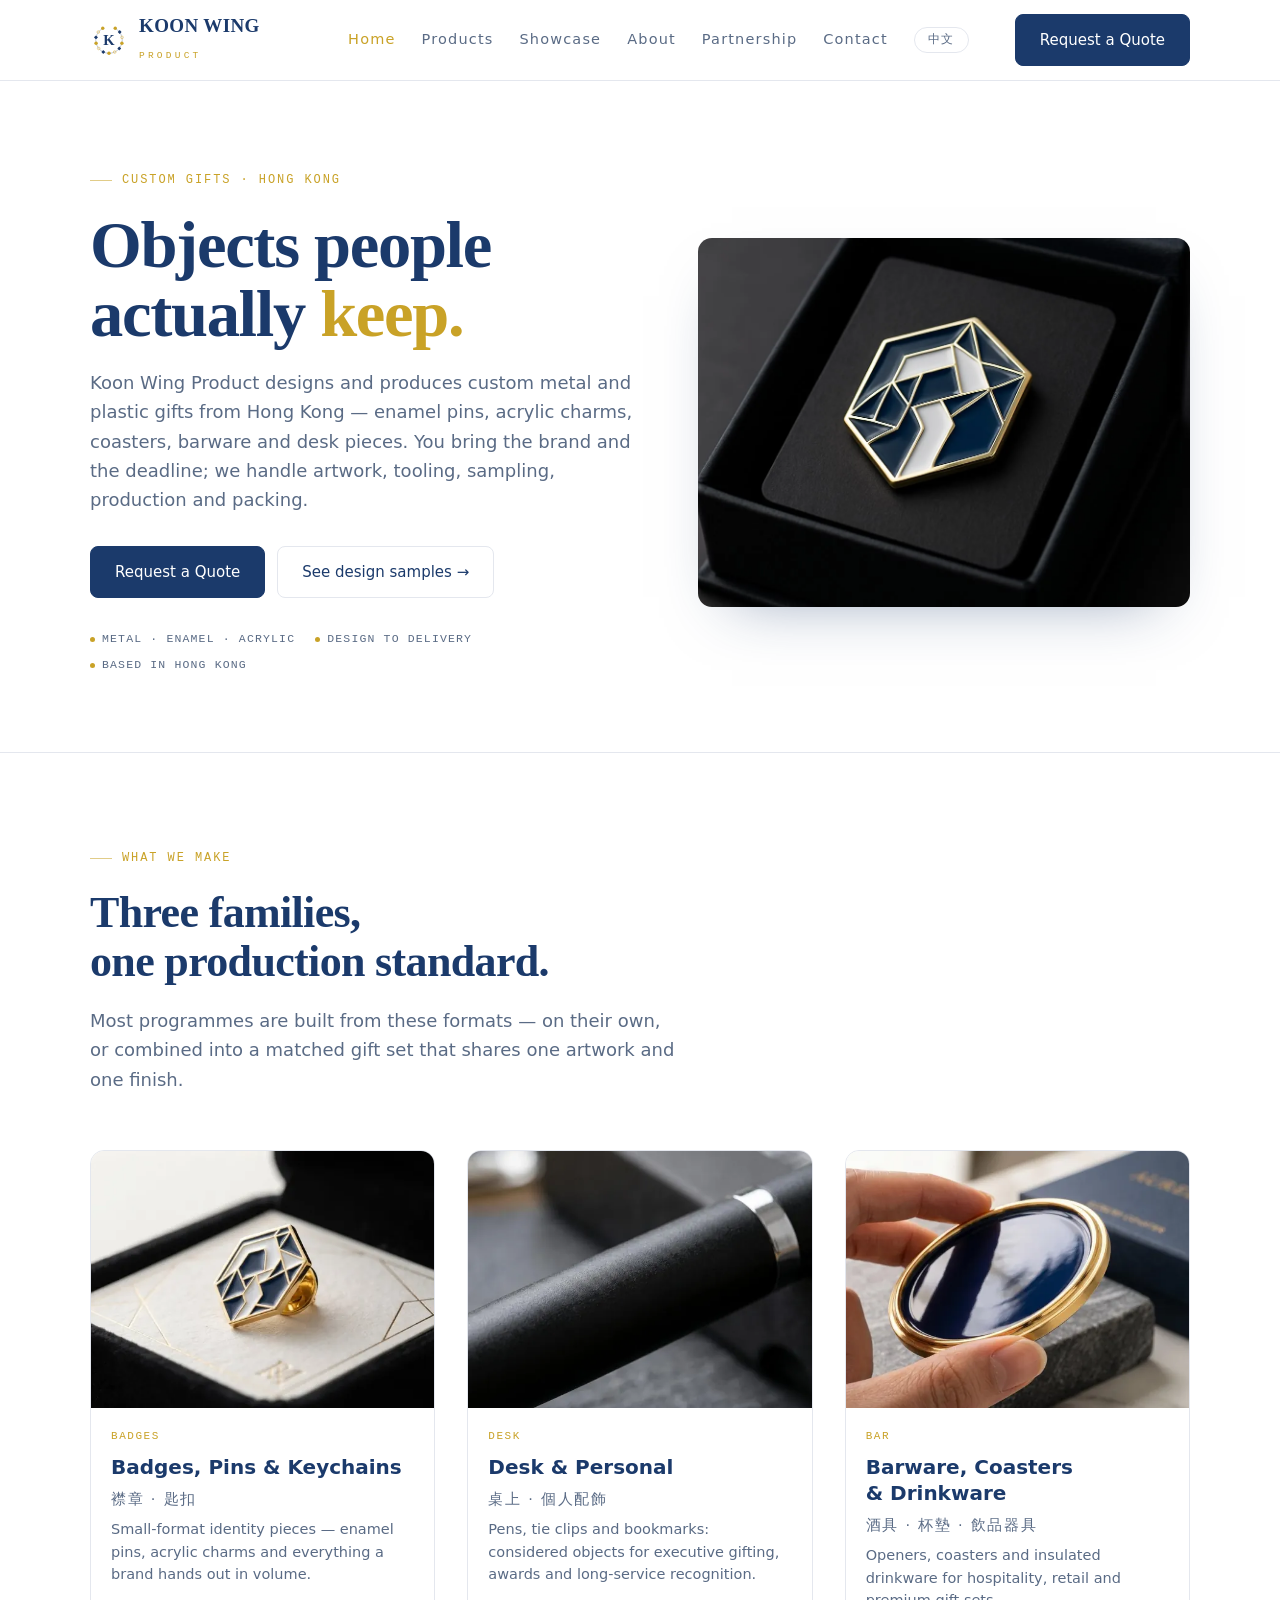
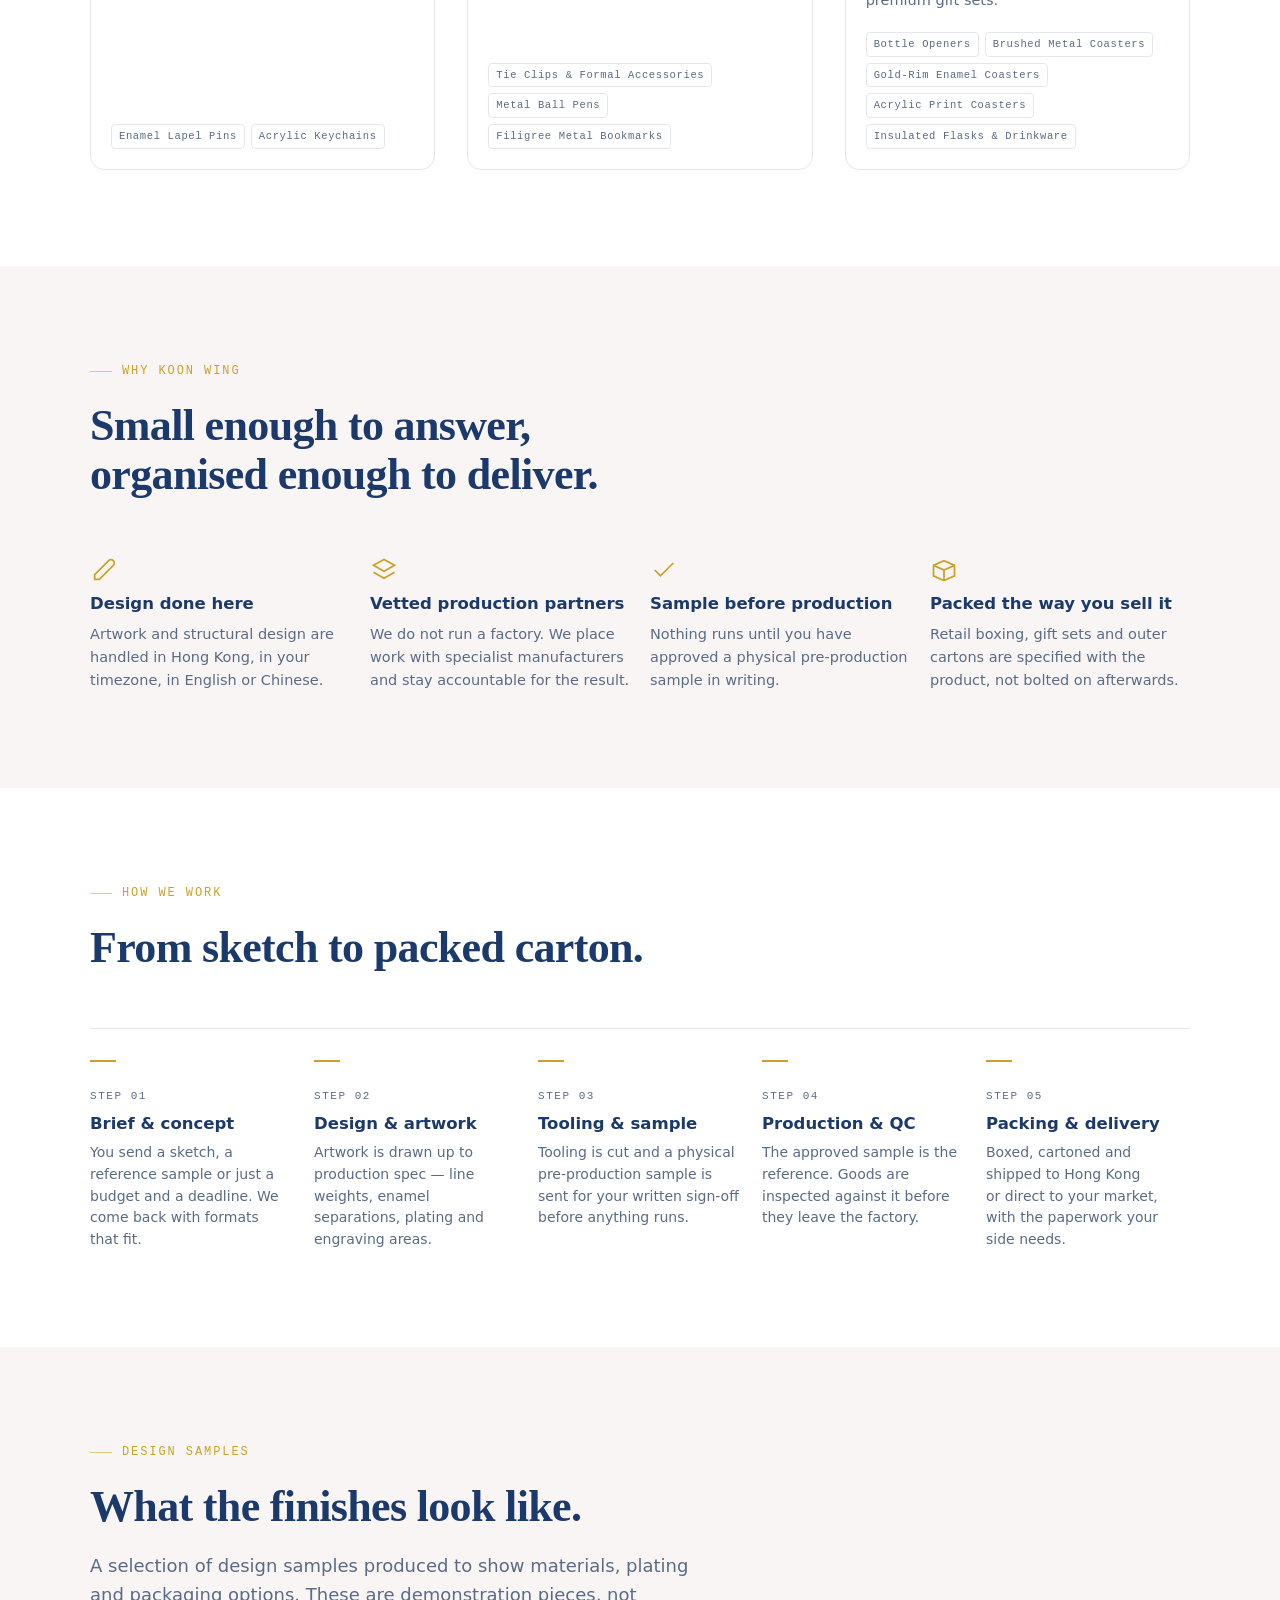
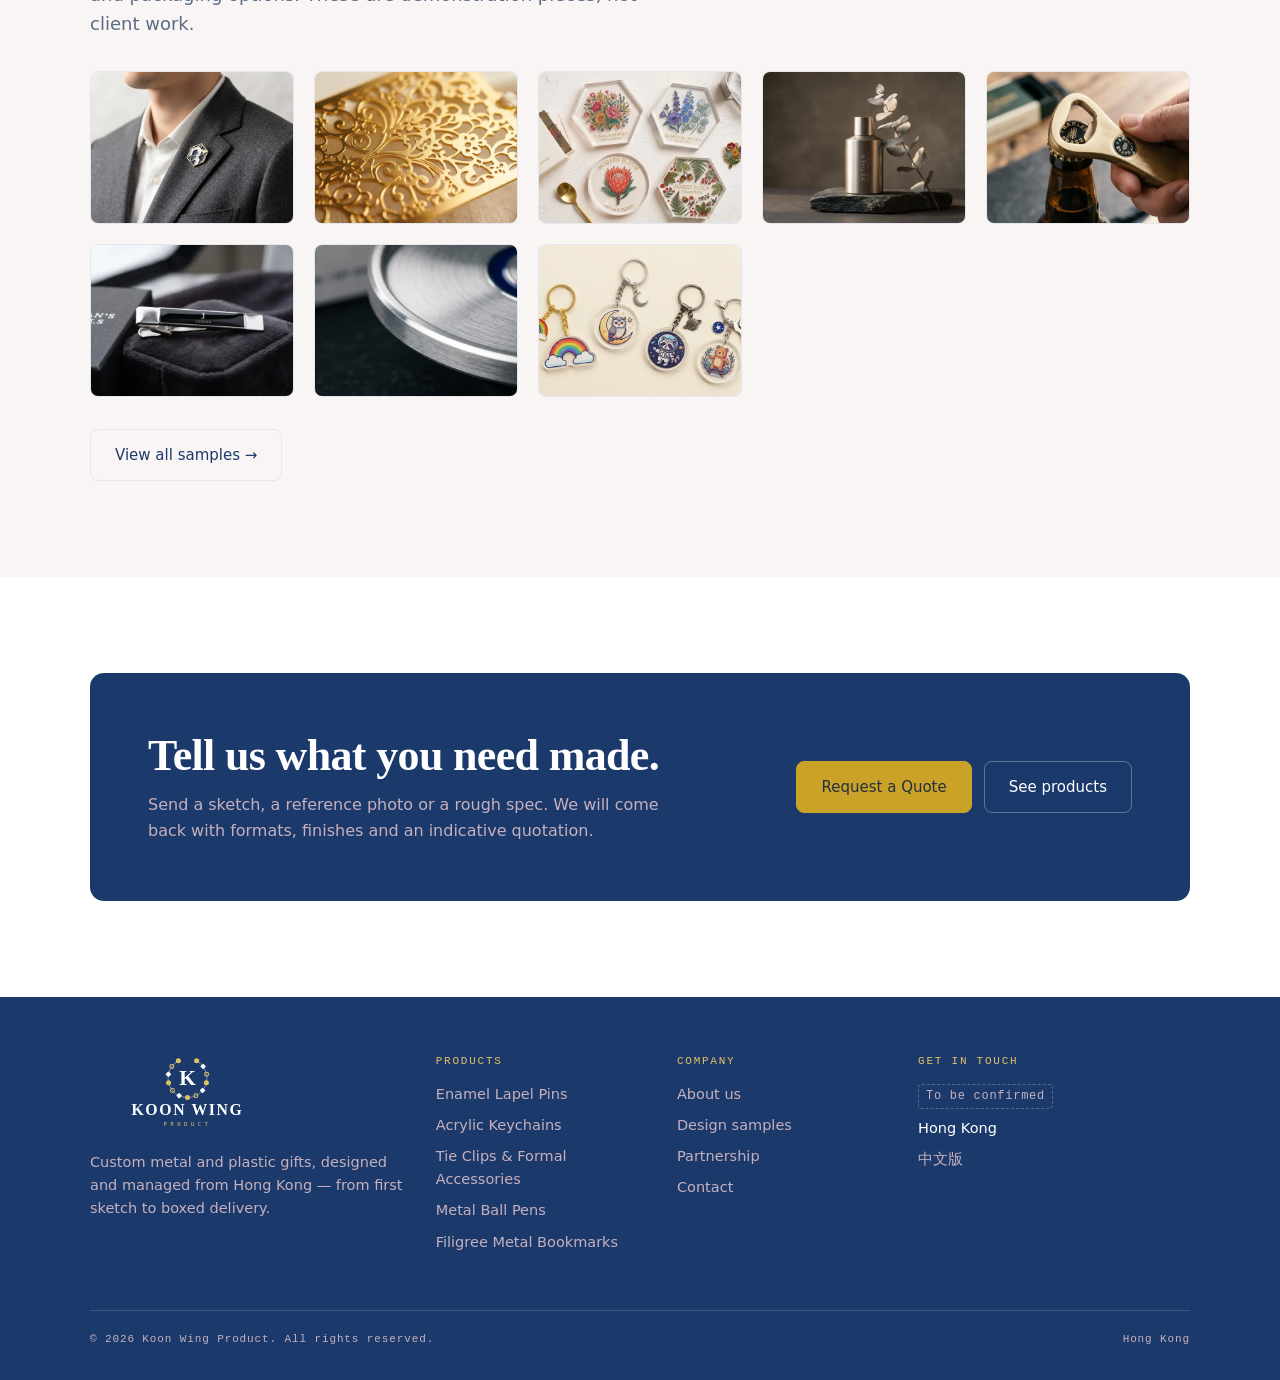
==== commit bf49957b: "refactor: drop the decorative second language from headings and nav With two complete language versi" ====
--- a/index.html
+++ b/index.html
@@ -22,12 +22,12 @@
       <svg viewBox="0 0 24 24" aria-hidden="true"><path d="M3 6h18M3 12h18M3 18h18" stroke-linecap="round"/></svg>
     </button>
     <nav aria-label="Main">
-        <a class="navlink" href="index.html" aria-current=page><span>Home</span><span class="cn">首頁</span></a>
-        <a class="navlink" href="products.html"><span>Products</span><span class="cn">產品</span></a>
-        <a class="navlink" href="showcase.html"><span>Showcase</span><span class="cn">設計樣本</span></a>
-        <a class="navlink" href="about.html"><span>About</span><span class="cn">關於我們</span></a>
-        <a class="navlink" href="partnership.html"><span>Partnership</span><span class="cn">商業合作</span></a>
-        <a class="navlink" href="contact.html"><span>Contact</span><span class="cn">聯絡我們</span></a>
+        <a class="navlink" href="index.html" aria-current=page><span>Home</span></a>
+        <a class="navlink" href="products.html"><span>Products</span></a>
+        <a class="navlink" href="showcase.html"><span>Showcase</span></a>
+        <a class="navlink" href="about.html"><span>About</span></a>
+        <a class="navlink" href="partnership.html"><span>Partnership</span></a>
+        <a class="navlink" href="contact.html"><span>Contact</span></a>
       <a class="langswitch" href="zh/index.html" hreflang="zh-Hant" title="切換至中文版">中文</a>
       <a class="btn btn-primary nav-cta" href="contact.html">Request a Quote</a>
     </nav>
@@ -39,7 +39,6 @@
     <div>
       <p class="eyebrow">Custom gifts · Hong Kong</p>
       <h1>Objects people<br>actually <span>keep.</span></h1>
-      <p class="cn-sub" style="font-size:16px;letter-spacing:.18em">訂製金屬及塑膠禮品 · 由設計到出貨</p>
       <p class="lead">Koon Wing Product designs and produces custom metal and plastic gifts from Hong Kong — enamel pins, acrylic charms, coasters, barware and desk pieces. You bring the brand and the deadline; we handle artwork, tooling, sampling, production and packing.</p>
       <div class="btn-row">
         <a class="btn btn-primary" href="contact.html">Request a Quote</a>
@@ -63,7 +62,6 @@
     <div class="section-head">
       <p class="eyebrow">What we make</p>
       <h2>Three families,<br>one production standard.</h2>
-      <p class="cn-sub">三大系列 · 同一生產標準</p>
       <p class="lead">Most programmes are built from these formats — on their own, or combined into a matched gift set that shares one artwork and one finish.</p>
     </div>
     <div class="grid-3">
@@ -106,24 +104,23 @@
     <div class="section-head">
       <p class="eyebrow">Why Koon Wing</p>
       <h2>Small enough to answer,<br>organised enough to deliver.</h2>
-      <p class="cn-sub">回應快 · 交付穩</p>
     </div>
     <div class="grid-4">
       <div class="feat">
       <svg class="ico" viewBox="0 0 24 24" aria-hidden="true"><path d="M4 20h4L20 8a2.8 2.8 0 0 0-4-4L4 16v4Z"/></svg>
-      <h3>Design done here</h3><p class="cn-sub" style="margin:0">設計在香港完成</p><p>Artwork and structural design are handled in Hong Kong, in your timezone, in English or Chinese.</p>
+      <h3>Design done here</h3><p>Artwork and structural design are handled in Hong Kong, in your timezone, in English or Chinese.</p>
     </div>
       <div class="feat">
       <svg class="ico" viewBox="0 0 24 24" aria-hidden="true"><path d="M12 3 3 8l9 5 9-5-9-5Z"/><path d="M3 14l9 5 9-5"/></svg>
-      <h3>Vetted production partners</h3><p class="cn-sub" style="margin:0">經篩選的合作工廠</p><p>We do not run a factory. We place work with specialist manufacturers and stay accountable for the result.</p>
+      <h3>Vetted production partners</h3><p>We do not run a factory. We place work with specialist manufacturers and stay accountable for the result.</p>
     </div>
       <div class="feat">
       <svg class="ico" viewBox="0 0 24 24" aria-hidden="true"><path d="M20 6 9 17l-5-5"/></svg>
-      <h3>Sample before production</h3><p class="cn-sub" style="margin:0">先確認樣本，後生產</p><p>Nothing runs until you have approved a physical pre-production sample in writing.</p>
+      <h3>Sample before production</h3><p>Nothing runs until you have approved a physical pre-production sample in writing.</p>
     </div>
       <div class="feat">
       <svg class="ico" viewBox="0 0 24 24" aria-hidden="true"><path d="M3 8v9l9 4 9-4V8l-9-4-9 4Z"/><path d="M3 8l9 4 9-4"/><path d="M12 12v9"/></svg>
-      <h3>Packed the way you sell it</h3><p class="cn-sub" style="margin:0">按銷售方式包裝</p><p>Retail boxing, gift sets and outer cartons are specified with the product, not bolted on afterwards.</p>
+      <h3>Packed the way you sell it</h3><p>Retail boxing, gift sets and outer cartons are specified with the product, not bolted on afterwards.</p>
     </div>
     </div>
   </div>
@@ -134,9 +131,8 @@
     <div class="section-head">
       <p class="eyebrow">How we work</p>
       <h2>From sketch to packed carton.</h2>
-      <p class="cn-sub">由概念到出貨 · 五個階段</p>
-    </div>
-    <div class="steps"><div class="step"><span class="n">STEP 01</span><h3>Brief &amp; concept</h3><p class="cn-sub" style="margin:4px 0 0">接洽與概念</p><p>You send a sketch, a reference sample or just a budget and a deadline. We come back with formats that fit.</p></div><div class="step"><span class="n">STEP 02</span><h3>Design &amp; artwork</h3><p class="cn-sub" style="margin:4px 0 0">設計與圖稿</p><p>Artwork is drawn up to production spec — line weights, enamel separations, plating and engraving areas.</p></div><div class="step"><span class="n">STEP 03</span><h3>Tooling &amp; sample</h3><p class="cn-sub" style="margin:4px 0 0">開模與打樣</p><p>Tooling is cut and a physical pre-production sample is sent for your written sign-off before anything runs.</p></div><div class="step"><span class="n">STEP 04</span><h3>Production &amp; QC</h3><p class="cn-sub" style="margin:4px 0 0">生產與品檢</p><p>The approved sample is the reference. Goods are inspected against it before they leave the factory.</p></div><div class="step"><span class="n">STEP 05</span><h3>Packing &amp; delivery</h3><p class="cn-sub" style="margin:4px 0 0">包裝與交付</p><p>Boxed, cartoned and shipped to Hong Kong or direct to your market, with the paperwork your side needs.</p></div></div>
+    </div>
+    <div class="steps"><div class="step"><span class="n">STEP 01</span><h3>Brief &amp; concept</h3><p>You send a sketch, a reference sample or just a budget and a deadline. We come back with formats that fit.</p></div><div class="step"><span class="n">STEP 02</span><h3>Design &amp; artwork</h3><p>Artwork is drawn up to production spec — line weights, enamel separations, plating and engraving areas.</p></div><div class="step"><span class="n">STEP 03</span><h3>Tooling &amp; sample</h3><p>Tooling is cut and a physical pre-production sample is sent for your written sign-off before anything runs.</p></div><div class="step"><span class="n">STEP 04</span><h3>Production &amp; QC</h3><p>The approved sample is the reference. Goods are inspected against it before they leave the factory.</p></div><div class="step"><span class="n">STEP 05</span><h3>Packing &amp; delivery</h3><p>Boxed, cartoned and shipped to Hong Kong or direct to your market, with the paperwork your side needs.</p></div></div>
   </div>
 </section>
 
@@ -145,7 +141,6 @@
     <div class="section-head" style="margin-bottom:var(--gap-lg)">
       <p class="eyebrow">Design samples</p>
       <h2>What the finishes look like.</h2>
-      <p class="cn-sub">成品效果一覽</p>
       <p class="lead">A selection of design samples produced to show materials, plating and packaging options. These are demonstration pieces, not client work.</p>
     </div>
     <div class="gallery" style="grid-template-columns:repeat(auto-fill,minmax(190px,1fr))"><a href="showcase.html" class="shot" style="display:block"><img src="assets/products/lapel-pin/06-sm.webp" alt="Enamel Lapel Pins" loading="lazy" width="760" height="570"></a><a href="showcase.html" class="shot" style="display:block"><img src="assets/products/bookmark/04-sm.webp" alt="Filigree Metal Bookmarks" loading="lazy" width="760" height="570"></a><a href="showcase.html" class="shot" style="display:block"><img src="assets/products/coaster-acrylic/03-sm.webp" alt="Acrylic Print Coasters" loading="lazy" width="760" height="570"></a><a href="showcase.html" class="shot" style="display:block"><img src="assets/products/flask/05-sm.webp" alt="Insulated Flasks & Drinkware" loading="lazy" width="760" height="570"></a><a href="showcase.html" class="shot" style="display:block"><img src="assets/products/bottle-opener/02-sm.webp" alt="Bottle Openers" loading="lazy" width="760" height="570"></a><a href="showcase.html" class="shot" style="display:block"><img src="assets/products/tie-clip/01-sm.webp" alt="Tie Clips & Formal Accessories" loading="lazy" width="760" height="570"></a><a href="showcase.html" class="shot" style="display:block"><img src="assets/products/coaster-metal/04-sm.webp" alt="Brushed Metal Coasters" loading="lazy" width="760" height="570"></a><a href="showcase.html" class="shot" style="display:block"><img src="assets/products/keychain/03-sm.webp" alt="Acrylic Keychains" loading="lazy" width="760" height="570"></a></div>
@@ -158,7 +153,6 @@
     <div class="cta">
       <div>
         <h2>Tell us what you need made.</h2>
-        <p class="cn-sub" style="color:var(--accent-hi)">告訴我們您想製作的產品。</p>
         <p>Send a sketch, a reference photo or a rough spec. We will come back with formats, finishes and an indicative quotation.</p>
       </div>
       <div class="btn-row" style="margin:0">
--- a/assets/css/style.css
+++ b/assets/css/style.css
@@ -260,3 +260,8 @@
 html[lang^="zh"] .lead{line-height:1.78}
 html[lang^="zh"] body{line-height:1.75}
 html[lang^="zh"] .cn-sub{font-family:var(--font-body);letter-spacing:.04em}
+
+/* ─ single-language nav (the site now ships two full language versions,
+     so a nav link states one language and the switch handles the other) ─ */
+.navlink{justify-content:center}
+.navlink span:first-child{font-size:14.5px}
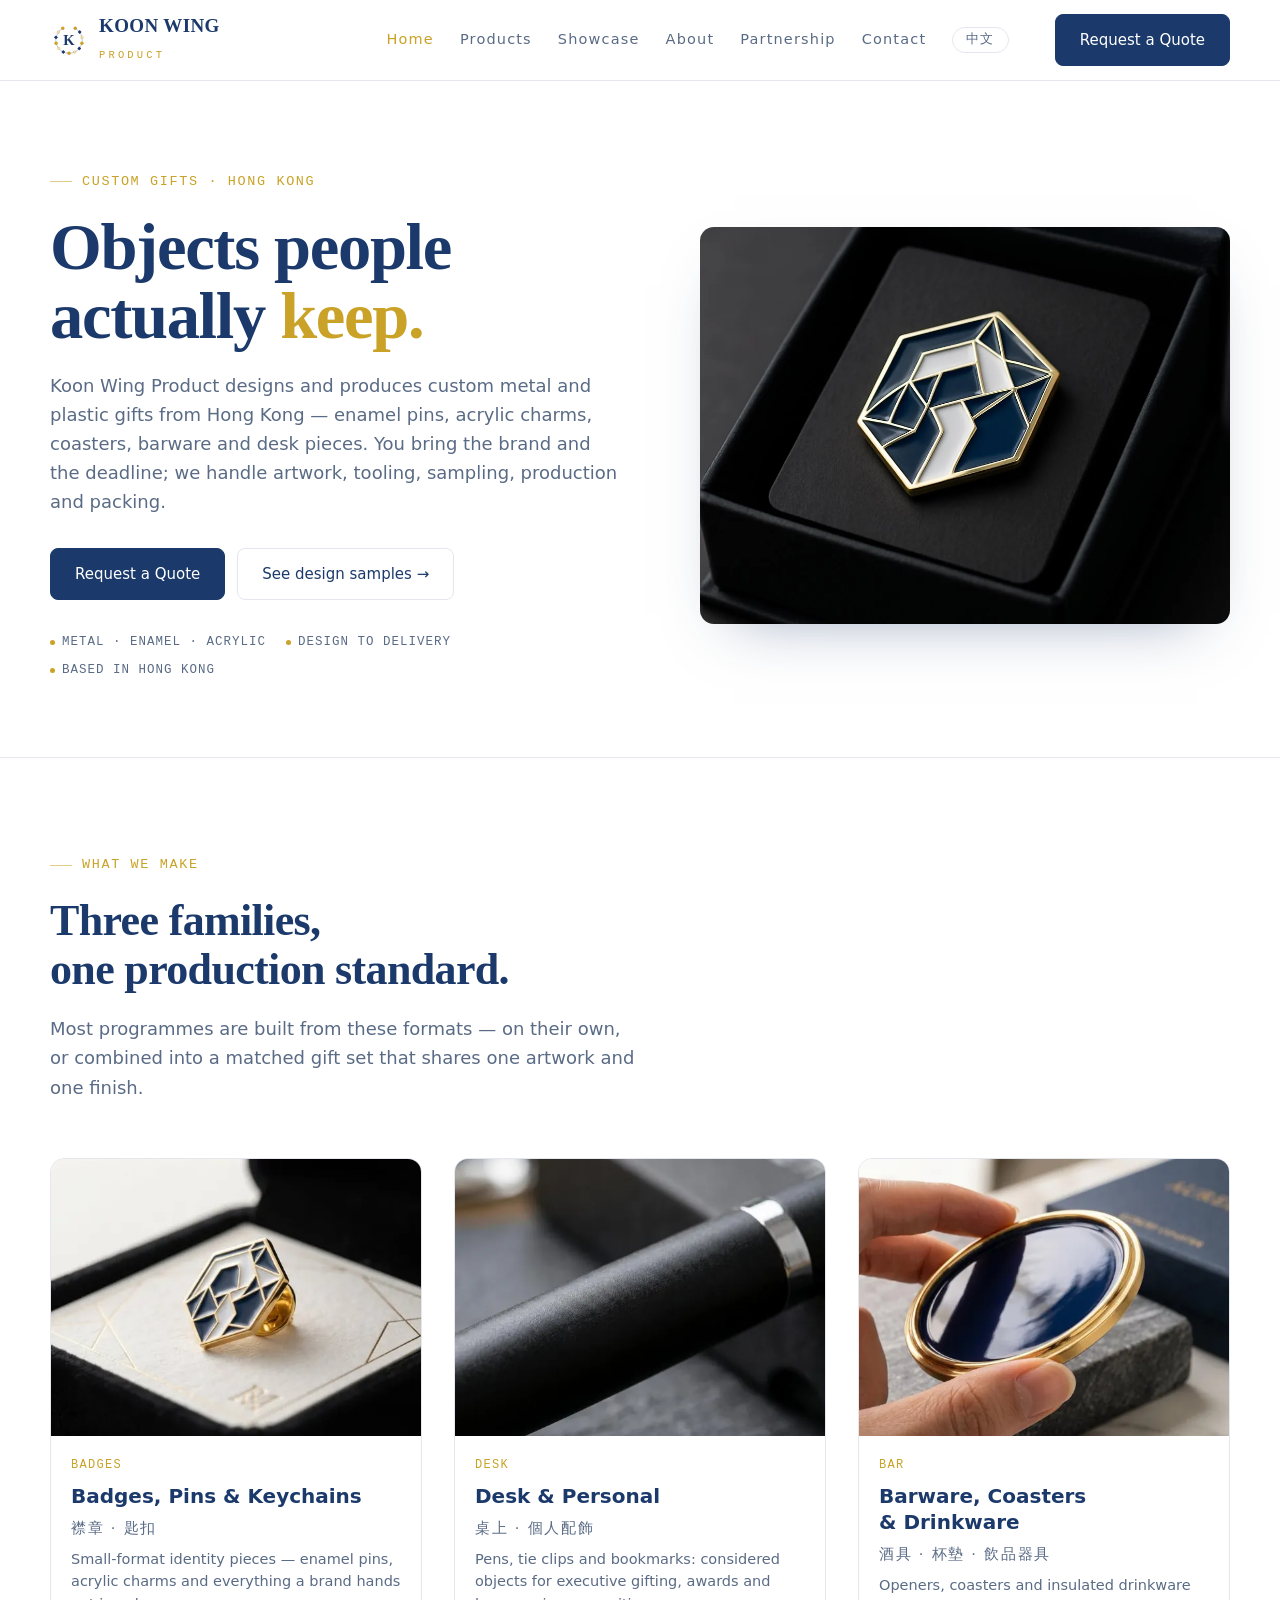
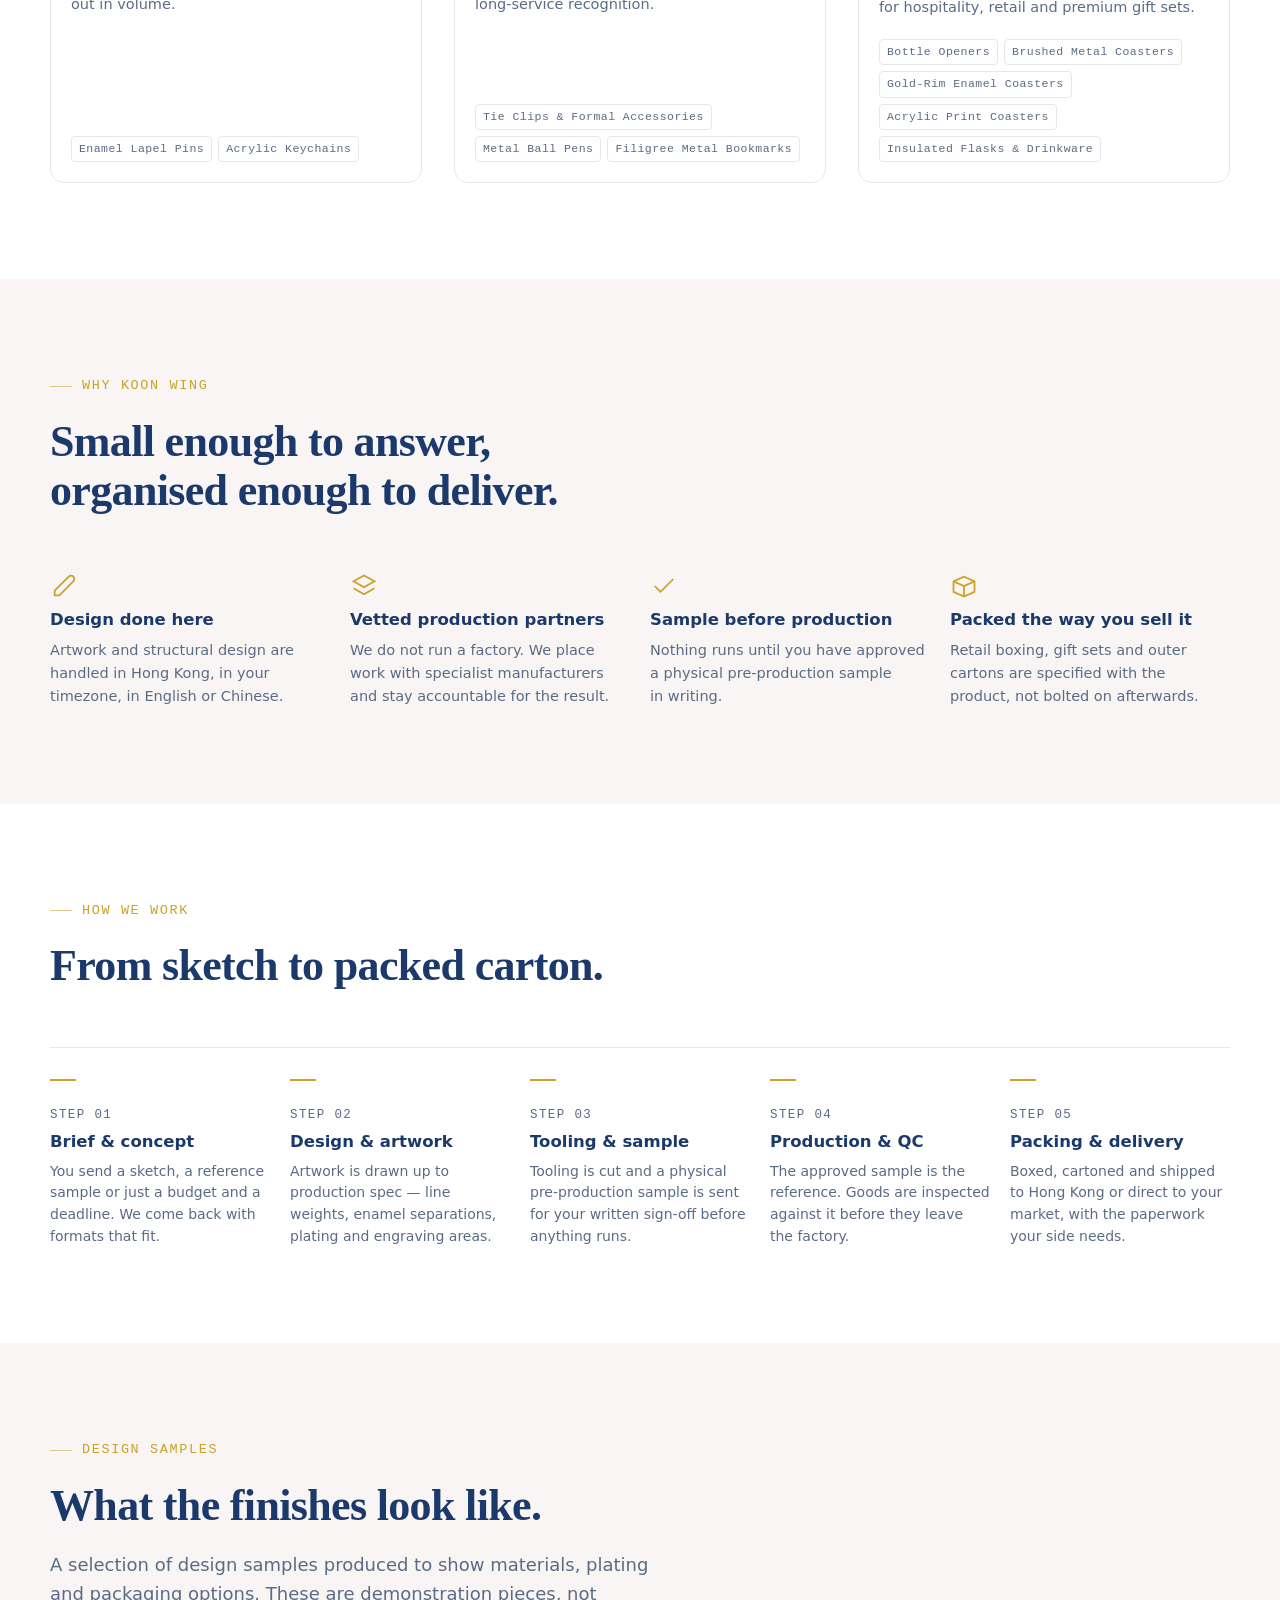
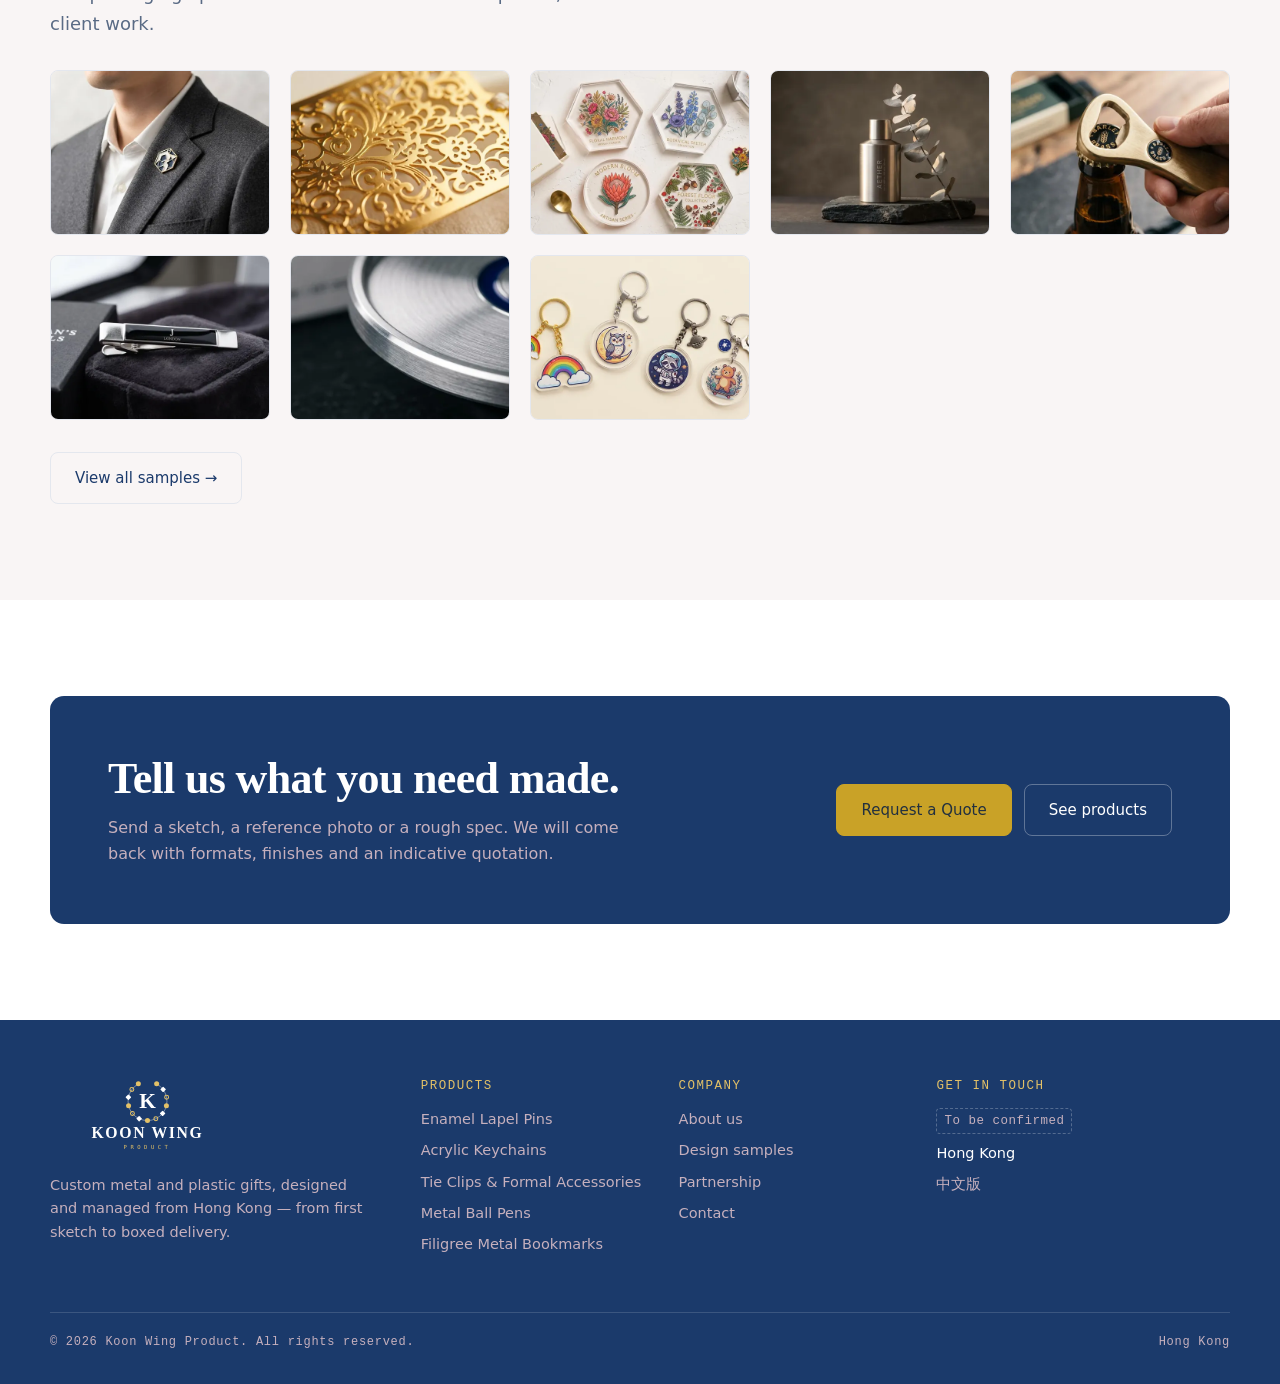
==== commit b2c5a6b5: "fix: stop stretching images, halve the product page, enlarge small labels Every img carried a made-u" ====
--- a/index.html
+++ b/index.html
@@ -52,7 +52,7 @@
     </div>
     <figure class="hero-figure" style="margin:0">
       <img src="assets/products/lapel-pin/03.webp" alt="Enamel lapel pin presented in a gift box"
-           width="1400" height="1050" fetchpriority="high">
+           width="1024" height="1024" fetchpriority="high">
     </figure>
   </div>
 </section>
@@ -66,7 +66,7 @@
     </div>
     <div class="grid-3">
       <a class="card" href="products.html#lapel-pin">
-        <div class="card-media"><img src="assets/products/lapel-pin/02-sm.webp" alt="Badges, Pins & Keychains" loading="lazy" width="760" height="570"></div>
+        <div class="card-media"><img src="assets/products/lapel-pin/02-sm.webp" alt="Badges, Pins & Keychains" loading="lazy"></div>
         <div class="card-body">
           <span class="card-idx">BADGES</span>
           <h3>Badges, Pins & Keychains</h3>
@@ -76,7 +76,7 @@
         </div>
       </a>
       <a class="card" href="products.html#tie-clip">
-        <div class="card-media"><img src="assets/products/pen/04-sm.webp" alt="Desk & Personal" loading="lazy" width="760" height="570"></div>
+        <div class="card-media"><img src="assets/products/pen/04-sm.webp" alt="Desk & Personal" loading="lazy"></div>
         <div class="card-body">
           <span class="card-idx">DESK</span>
           <h3>Desk & Personal</h3>
@@ -86,7 +86,7 @@
         </div>
       </a>
       <a class="card" href="products.html#bottle-opener">
-        <div class="card-media"><img src="assets/products/coaster-enamel/05-sm.webp" alt="Barware, Coasters & Drinkware" loading="lazy" width="760" height="570"></div>
+        <div class="card-media"><img src="assets/products/coaster-enamel/05-sm.webp" alt="Barware, Coasters & Drinkware" loading="lazy"></div>
         <div class="card-body">
           <span class="card-idx">BAR</span>
           <h3>Barware, Coasters & Drinkware</h3>
@@ -143,7 +143,7 @@
       <h2>What the finishes look like.</h2>
       <p class="lead">A selection of design samples produced to show materials, plating and packaging options. These are demonstration pieces, not client work.</p>
     </div>
-    <div class="gallery" style="grid-template-columns:repeat(auto-fill,minmax(190px,1fr))"><a href="showcase.html" class="shot" style="display:block"><img src="assets/products/lapel-pin/06-sm.webp" alt="Enamel Lapel Pins" loading="lazy" width="760" height="570"></a><a href="showcase.html" class="shot" style="display:block"><img src="assets/products/bookmark/04-sm.webp" alt="Filigree Metal Bookmarks" loading="lazy" width="760" height="570"></a><a href="showcase.html" class="shot" style="display:block"><img src="assets/products/coaster-acrylic/03-sm.webp" alt="Acrylic Print Coasters" loading="lazy" width="760" height="570"></a><a href="showcase.html" class="shot" style="display:block"><img src="assets/products/flask/05-sm.webp" alt="Insulated Flasks & Drinkware" loading="lazy" width="760" height="570"></a><a href="showcase.html" class="shot" style="display:block"><img src="assets/products/bottle-opener/02-sm.webp" alt="Bottle Openers" loading="lazy" width="760" height="570"></a><a href="showcase.html" class="shot" style="display:block"><img src="assets/products/tie-clip/01-sm.webp" alt="Tie Clips & Formal Accessories" loading="lazy" width="760" height="570"></a><a href="showcase.html" class="shot" style="display:block"><img src="assets/products/coaster-metal/04-sm.webp" alt="Brushed Metal Coasters" loading="lazy" width="760" height="570"></a><a href="showcase.html" class="shot" style="display:block"><img src="assets/products/keychain/03-sm.webp" alt="Acrylic Keychains" loading="lazy" width="760" height="570"></a></div>
+    <div class="gallery" style="grid-template-columns:repeat(auto-fill,minmax(190px,1fr))"><a href="showcase.html" class="shot" style="display:block"><img src="assets/products/lapel-pin/06-sm.webp" alt="Enamel Lapel Pins" loading="lazy"></a><a href="showcase.html" class="shot" style="display:block"><img src="assets/products/bookmark/04-sm.webp" alt="Filigree Metal Bookmarks" loading="lazy"></a><a href="showcase.html" class="shot" style="display:block"><img src="assets/products/coaster-acrylic/03-sm.webp" alt="Acrylic Print Coasters" loading="lazy"></a><a href="showcase.html" class="shot" style="display:block"><img src="assets/products/flask/05-sm.webp" alt="Insulated Flasks & Drinkware" loading="lazy"></a><a href="showcase.html" class="shot" style="display:block"><img src="assets/products/bottle-opener/02-sm.webp" alt="Bottle Openers" loading="lazy"></a><a href="showcase.html" class="shot" style="display:block"><img src="assets/products/tie-clip/01-sm.webp" alt="Tie Clips & Formal Accessories" loading="lazy"></a><a href="showcase.html" class="shot" style="display:block"><img src="assets/products/coaster-metal/04-sm.webp" alt="Brushed Metal Coasters" loading="lazy"></a><a href="showcase.html" class="shot" style="display:block"><img src="assets/products/keychain/03-sm.webp" alt="Acrylic Keychains" loading="lazy"></a></div>
     <div class="btn-row"><a class="btn btn-ghost" href="showcase.html">View all samples →</a></div>
   </div>
 </section>
--- a/assets/css/style.css
+++ b/assets/css/style.css
@@ -24,7 +24,7 @@
 
   --gap-xs:8px; --gap-sm:12px; --gap-md:20px;
   --gap-lg:32px; --gap-xl:56px; --gap-2xl:96px;
-  --container:1180px; --gutter:40px;
+  --container:1260px; --gutter:40px;
   --radius:8px; --radius-lg:14px;
 }
 *,*::before,*::after{box-sizing:border-box}
@@ -32,6 +32,7 @@
 body{margin:0;background:var(--bg);color:var(--fg);font-family:var(--font-body);
   font-size:var(--fs-body);line-height:1.6;-webkit-font-smoothing:antialiased}
 img,svg{display:block;max-width:100%}
+img{height:auto}
 a{color:inherit;text-decoration:none}
 button{font:inherit;cursor:pointer}
 p{text-wrap:pretty} h1,h2,h3,h4{text-wrap:balance}
@@ -56,7 +57,7 @@
 h2{font-family:var(--font-display);font-size:var(--fs-h2);line-height:1.12;letter-spacing:-.015em;font-weight:600;margin:0}
 h3{font-size:var(--fs-h3);font-weight:600;line-height:1.3;margin:0}
 .lead{font-size:var(--fs-lead);line-height:1.62;color:var(--muted);max-width:58ch;margin:0}
-.eyebrow{font-family:var(--font-mono);font-size:12px;letter-spacing:.16em;text-transform:uppercase;
+.eyebrow{font-family:var(--font-mono);font-size:13.5px;letter-spacing:.12em;text-transform:uppercase;
   color:var(--accent);margin:0 0 var(--gap-md);display:flex;align-items:center;gap:10px}
 .eyebrow::before{content:'';width:22px;height:1px;background:var(--accent-line);flex:none}
 .cn{font-family:var(--font-cn);font-weight:400}
@@ -85,7 +86,7 @@
 .brand{display:flex;align-items:center;gap:11px;flex:none}
 .brand img{height:38px;width:auto}
 .brand-txt .mark{font-family:var(--font-display);font-size:19px;font-weight:600;letter-spacing:.02em;line-height:1.1}
-.brand-txt .sub{font-family:var(--font-mono);font-size:9.5px;letter-spacing:.34em;color:var(--accent);line-height:1.1}
+.brand-txt .sub{font-family:var(--font-mono);font-size:10.5px;letter-spacing:.3em;color:var(--accent);line-height:1.1}
 .topnav nav{display:flex;gap:26px;margin-left:auto;align-items:center}
 .navlink{display:flex;flex-direction:column;line-height:1.18;padding-block:4px}
 .navlink span:first-child{font-size:14px;font-weight:500}
@@ -116,7 +117,7 @@
   aspect-ratio:4/3;box-shadow:0 24px 60px -34px rgba(27,58,107,.5)}
 .hero-figure img{width:100%;height:100%;object-fit:cover}
 .hero-meta{display:flex;flex-wrap:wrap;gap:8px 20px;margin-top:var(--gap-lg);
-  font-family:var(--font-mono);font-size:11.5px;letter-spacing:.1em;text-transform:uppercase;color:var(--muted)}
+  font-family:var(--font-mono);font-size:12.5px;letter-spacing:.08em;text-transform:uppercase;color:var(--muted)}
 .hero-meta span{display:flex;align-items:center;gap:7px}
 .hero-meta span::before{content:'';width:5px;height:5px;border-radius:50%;background:var(--accent);flex:none}
 
@@ -133,10 +134,10 @@
 .card-media img{width:100%;height:100%;object-fit:cover;transition:transform .5s}
 a.card:hover .card-media img{transform:scale(1.035)}
 .card-body{padding:var(--gap-md);display:flex;flex-direction:column;gap:8px;flex:1}
-.card-idx{font-family:var(--font-mono);font-size:11px;letter-spacing:.14em;color:var(--accent)}
+.card-idx{font-family:var(--font-mono);font-size:12px;letter-spacing:.11em;color:var(--accent)}
 .card p{margin:0;color:var(--muted);font-size:14.5px;line-height:1.55}
 .tags{display:flex;flex-wrap:wrap;gap:6px;margin-top:auto;padding-top:var(--gap-sm)}
-.tag{font-family:var(--font-mono);font-size:10.5px;letter-spacing:.06em;color:var(--muted);
+.tag{font-family:var(--font-mono);font-size:11.5px;letter-spacing:.04em;color:var(--muted);
   border:1px solid var(--border);border-radius:4px;padding:3px 7px}
 
 /* ─ feature list ─ */
@@ -152,7 +153,7 @@
 @media(max-width:560px){.steps{grid-template-columns:1fr}}
 .step{position:relative;padding-top:var(--gap-md)}
 .step::before{content:'';position:absolute;top:-1px;left:0;width:26px;height:2px;background:var(--accent)}
-.step .n{font-family:var(--font-mono);font-size:11px;letter-spacing:.14em;color:var(--muted)}
+.step .n{font-family:var(--font-mono);font-size:12.5px;letter-spacing:.11em;color:var(--muted)}
 .step h3{font-size:16.5px;margin-top:6px}
 .step p{margin:8px 0 0;color:var(--muted);font-size:14px;line-height:1.55}
 
@@ -183,7 +184,7 @@
 .lb.on{display:flex}
 .lb img{width:auto;max-width:100%;height:auto;max-height:min(82dvh,82vh);border-radius:var(--radius)}
 .lb-cap{position:absolute;left:0;right:0;bottom:16px;text-align:center;color:#fff;
-  font-family:var(--font-mono);font-size:12px;letter-spacing:.1em}
+  font-family:var(--font-mono);font-size:13px;letter-spacing:.08em}
 .lb-btn{position:absolute;background:rgba(255,255,255,.1);border:1px solid rgba(255,255,255,.22);
   color:#fff;border-radius:50%;width:44px;height:44px;display:grid;place-items:center;font-size:20px;line-height:1}
 .lb-btn:hover{background:rgba(255,255,255,.2)}
@@ -193,28 +194,30 @@
 /* ─ spec table ─ */
 .spec{width:100%;border-collapse:collapse;font-size:14.5px}
 .spec th,.spec td{text-align:left;padding:11px 0;border-bottom:1px solid var(--border);vertical-align:top}
-.spec th{width:36%;font-weight:500;color:var(--muted);font-size:13.5px}
+.spec th{width:36%;font-weight:500;color:var(--muted);font-size:14px}
 
 /* ─ product detail rows ─ */
-.prow{display:grid;grid-template-columns:1fr 1fr;gap:clamp(24px,4vw,56px);align-items:center;
+.prow{display:grid;grid-template-columns:1.04fr .96fr;gap:clamp(24px,4vw,56px);align-items:center;
   padding-block:clamp(34px,5vw,60px);border-bottom:1px solid var(--border)}
 .prow:last-child{border-bottom:0}
-@media(max-width:920px){.prow{grid-template-columns:1fr}}
-.prow-media{display:grid;grid-template-columns:1fr 1fr;gap:10px}
-.prow-media img{width:100%;aspect-ratio:1/1;object-fit:cover;border-radius:var(--radius);border:1px solid var(--border)}
-.prow-media img:first-child{grid-column:1/-1;aspect-ratio:16/10}
+@media(max-width:920px){.prow{grid-template-columns:1fr}
+  .prow-media{aspect-ratio:16/10}}
+.prow-media{display:grid;grid-template-columns:1.9fr 1fr;grid-template-rows:1fr 1fr;
+  gap:10px;aspect-ratio:15/11}
+.prow-media img{width:100%;height:100%;object-fit:cover;border-radius:var(--radius);border:1px solid var(--border)}
+.prow-media img:first-child{grid-row:1/3}
 .prow.rev .prow-body{order:-1}
 @media(max-width:920px){.prow.rev .prow-body{order:0}}
 
 /* ─ form ─ */
 .field{display:flex;flex-direction:column;gap:7px;margin-bottom:var(--gap-md)}
-.field label{font-size:13.5px;font-weight:500}
+.field label{font-size:14px;font-weight:500}
 .field label em{font-style:normal;color:var(--accent)}
 .field input,.field select,.field textarea{font:inherit;font-size:15px;color:var(--fg);
   border:1px solid var(--border);border-radius:var(--radius);padding:11px 13px;background:var(--surface);width:100%}
 .field textarea{min-height:132px;resize:vertical}
 .field input:focus,.field select:focus,.field textarea:focus{outline:none;border-color:var(--accent)}
-.form-note{font-size:13px;color:var(--muted);margin:0 0 var(--gap-md)}
+.form-note{font-size:13.5px;color:var(--muted);margin:0 0 var(--gap-md)}
 
 /* ─ CTA band ─ */
 .cta{background:var(--fg);color:#fff;border-radius:var(--radius-lg);padding:clamp(30px,5vw,58px);
@@ -230,23 +233,23 @@
 @media(max-width:860px){.footer-grid{grid-template-columns:1fr 1fr}}
 @media(max-width:560px){.footer-grid{grid-template-columns:1fr}}
 .footer img.flogo{height:78px;width:auto;margin-bottom:var(--gap-md)}
-.footer h4{font-family:var(--font-mono);font-size:11px;letter-spacing:.16em;text-transform:uppercase;
+.footer h4{font-family:var(--font-mono);font-size:12.5px;letter-spacing:.12em;text-transform:uppercase;
   color:var(--accent-hi);margin:0 0 var(--gap-sm);font-weight:400}
 .footer ul{list-style:none;margin:0;padding:0;display:flex;flex-direction:column;gap:8px;font-size:14.5px}
 .footer .about{color:var(--on-navy-dim);font-size:14.5px;line-height:1.6;margin:0;max-width:34ch}
 .footer-base{border-top:1px solid rgba(255,255,255,.14);margin-top:var(--gap-xl);padding-top:var(--gap-md);
   display:flex;justify-content:space-between;gap:var(--gap-md);flex-wrap:wrap;
-  font-family:var(--font-mono);font-size:11px;letter-spacing:.08em;color:var(--on-navy-dim)}
+  font-family:var(--font-mono);font-size:12px;letter-spacing:.06em;color:var(--on-navy-dim)}
 
 @media(prefers-reduced-motion:reduce){*{animation:none!important;transition:none!important;scroll-behavior:auto!important}}
 
 /* placeholder awaiting client-supplied detail */
-.tbc{font-family:var(--font-mono);font-size:12px;letter-spacing:.06em;color:var(--muted);
+.tbc{font-family:var(--font-mono);font-size:12.5px;letter-spacing:.04em;color:var(--muted);
   border:1px dashed var(--border);border-radius:4px;padding:2px 7px;display:inline-block}
 .footer .tbc{color:var(--on-navy-dim);border-color:rgba(255,255,255,.25)}
 
 /* ─ language switch ─ */
-.langswitch{font-family:var(--font-mono);font-size:12px;letter-spacing:.12em;color:var(--muted);
+.langswitch{font-family:var(--font-mono);font-size:12.5px;letter-spacing:.1em;color:var(--muted);
   border:1px solid var(--border);border-radius:100px;padding:6px 13px;line-height:1;white-space:nowrap}
 .langswitch:hover{border-color:var(--accent);color:var(--accent)}
 @media(max-width:980px){.topnav.open .langswitch{display:inline-block;margin-top:16px;text-align:center;align-self:flex-start}}
@@ -265,3 +268,16 @@
      so a nav link states one language and the switch handles the other) ─ */
 .navlink{justify-content:center}
 .navlink span:first-child{font-size:14.5px}
+
+/* ─ labels on Chinese pages: the mono face carries no Han glyphs, so these
+     fall back unpredictably and read small. Bind and nudge up. ─ */
+html[lang^="zh"] .eyebrow{font-family:var(--font-cn);font-size:14px;letter-spacing:.14em}
+html[lang^="zh"] .hero-meta{font-family:var(--font-cn);font-size:13px;letter-spacing:.1em;text-transform:none}
+html[lang^="zh"] .step .n{font-family:var(--font-cn);font-size:13px;letter-spacing:.1em}
+html[lang^="zh"] .footer h4{font-family:var(--font-cn);font-size:13px;letter-spacing:.14em}
+html[lang^="zh"] .tag{font-family:var(--font-cn);font-size:12.5px}
+html[lang^="zh"] .spec th{font-size:14.5px}
+
+/* ─ product row: let the description use the column width it has ─ */
+.prow-body .lead{max-width:none}
+.prow-body .btn-row{margin-top:var(--gap-md)}
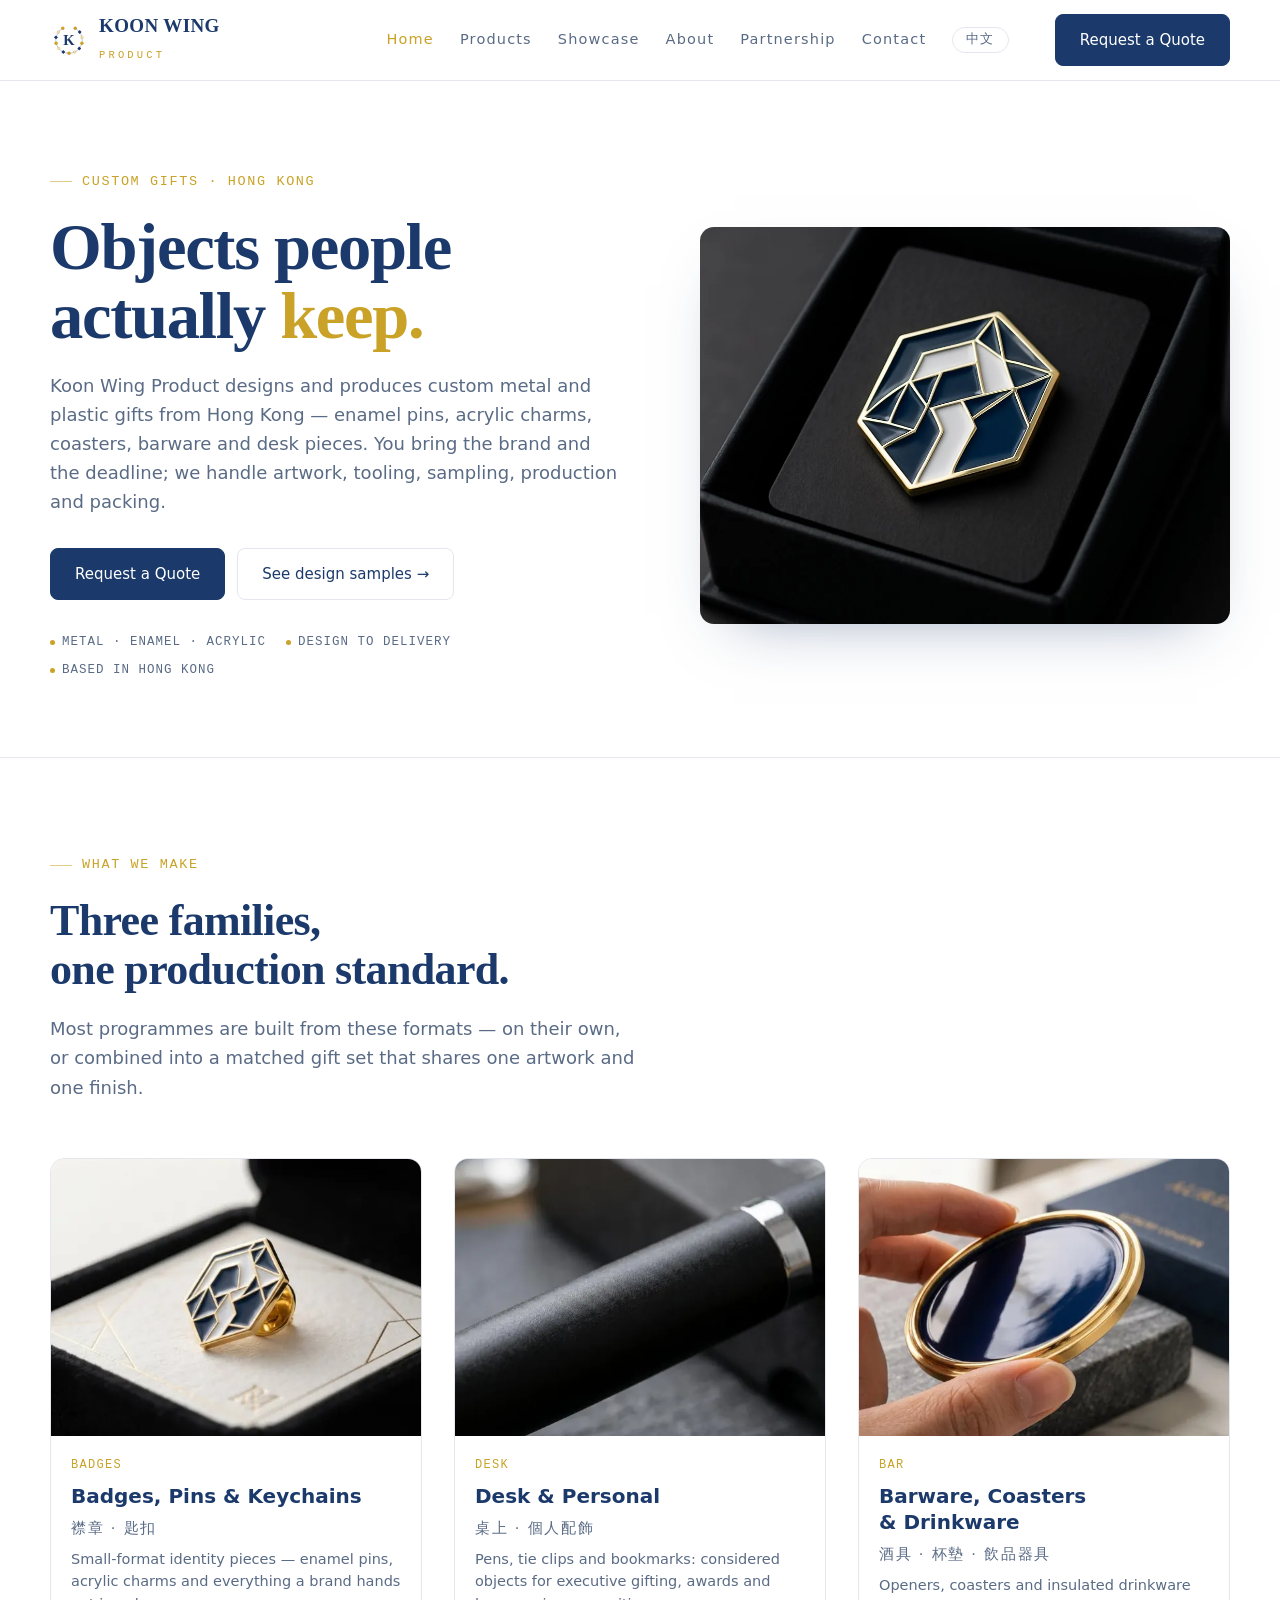
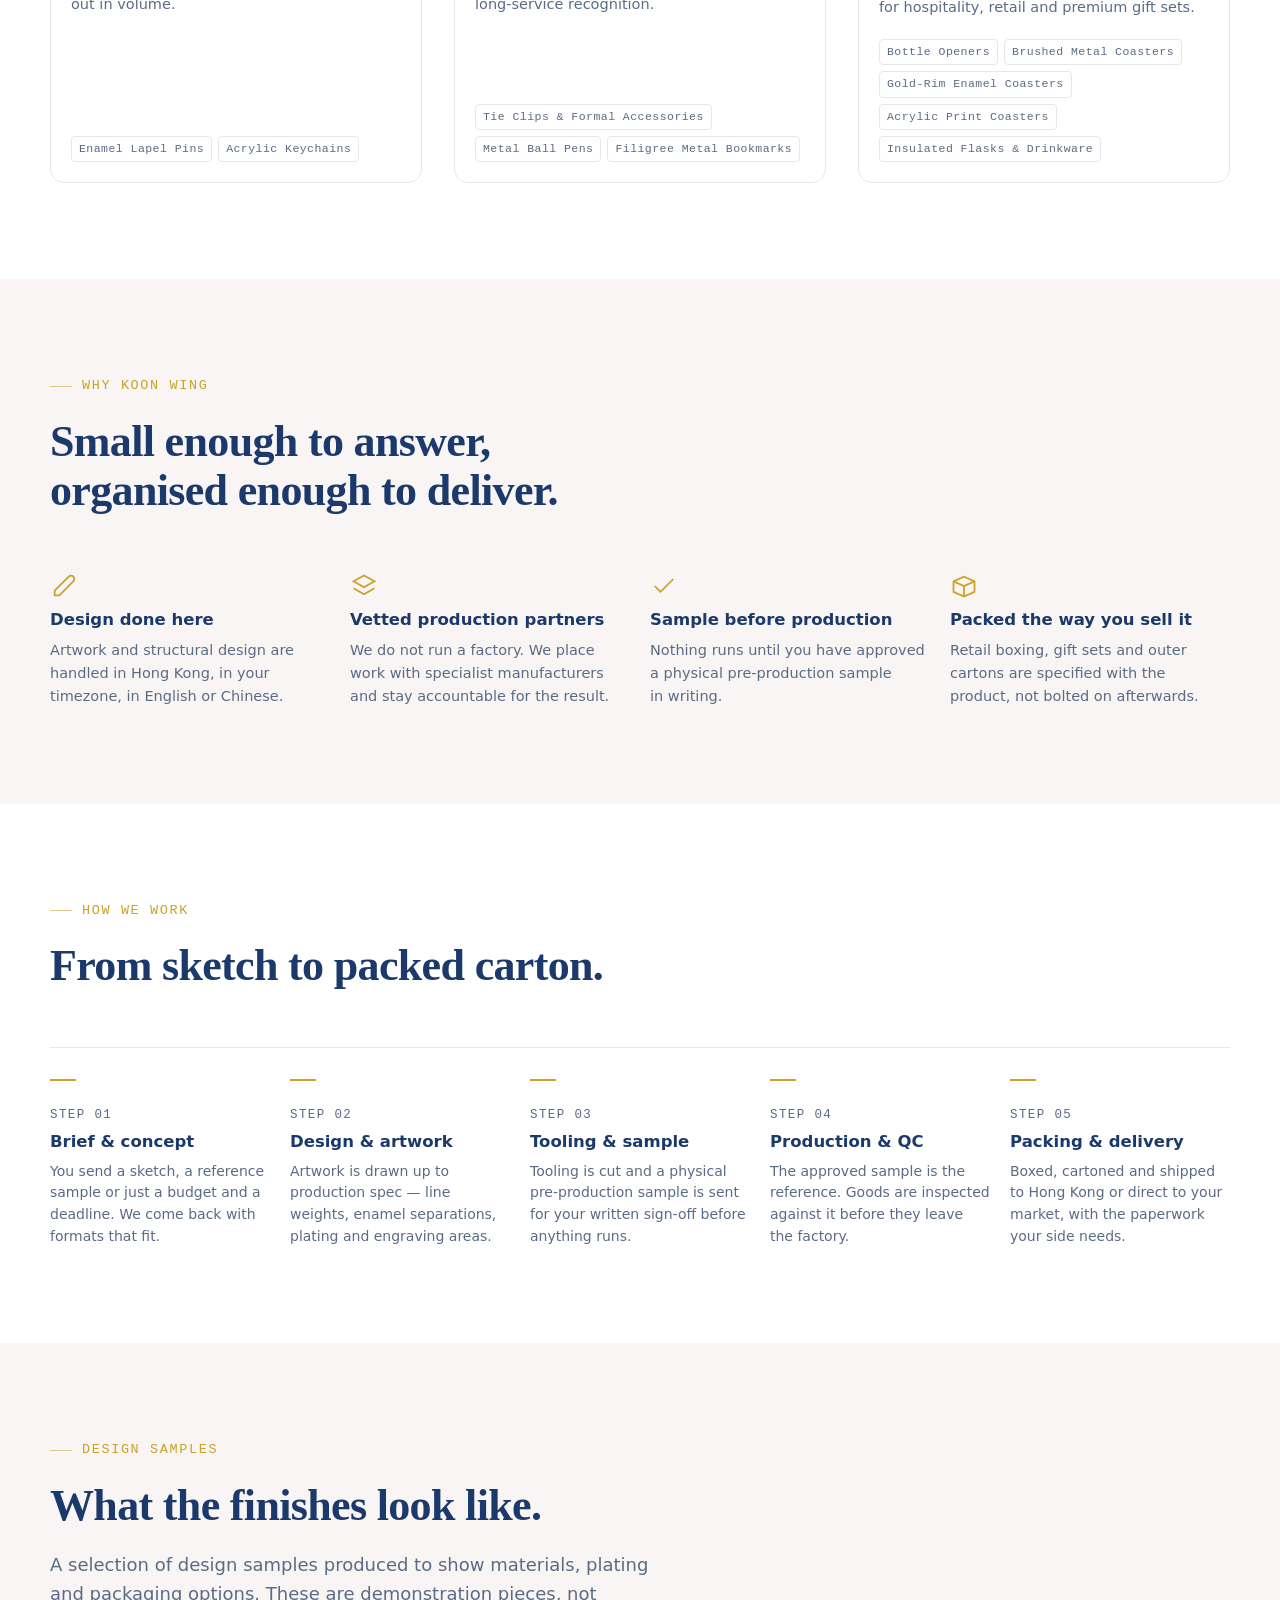
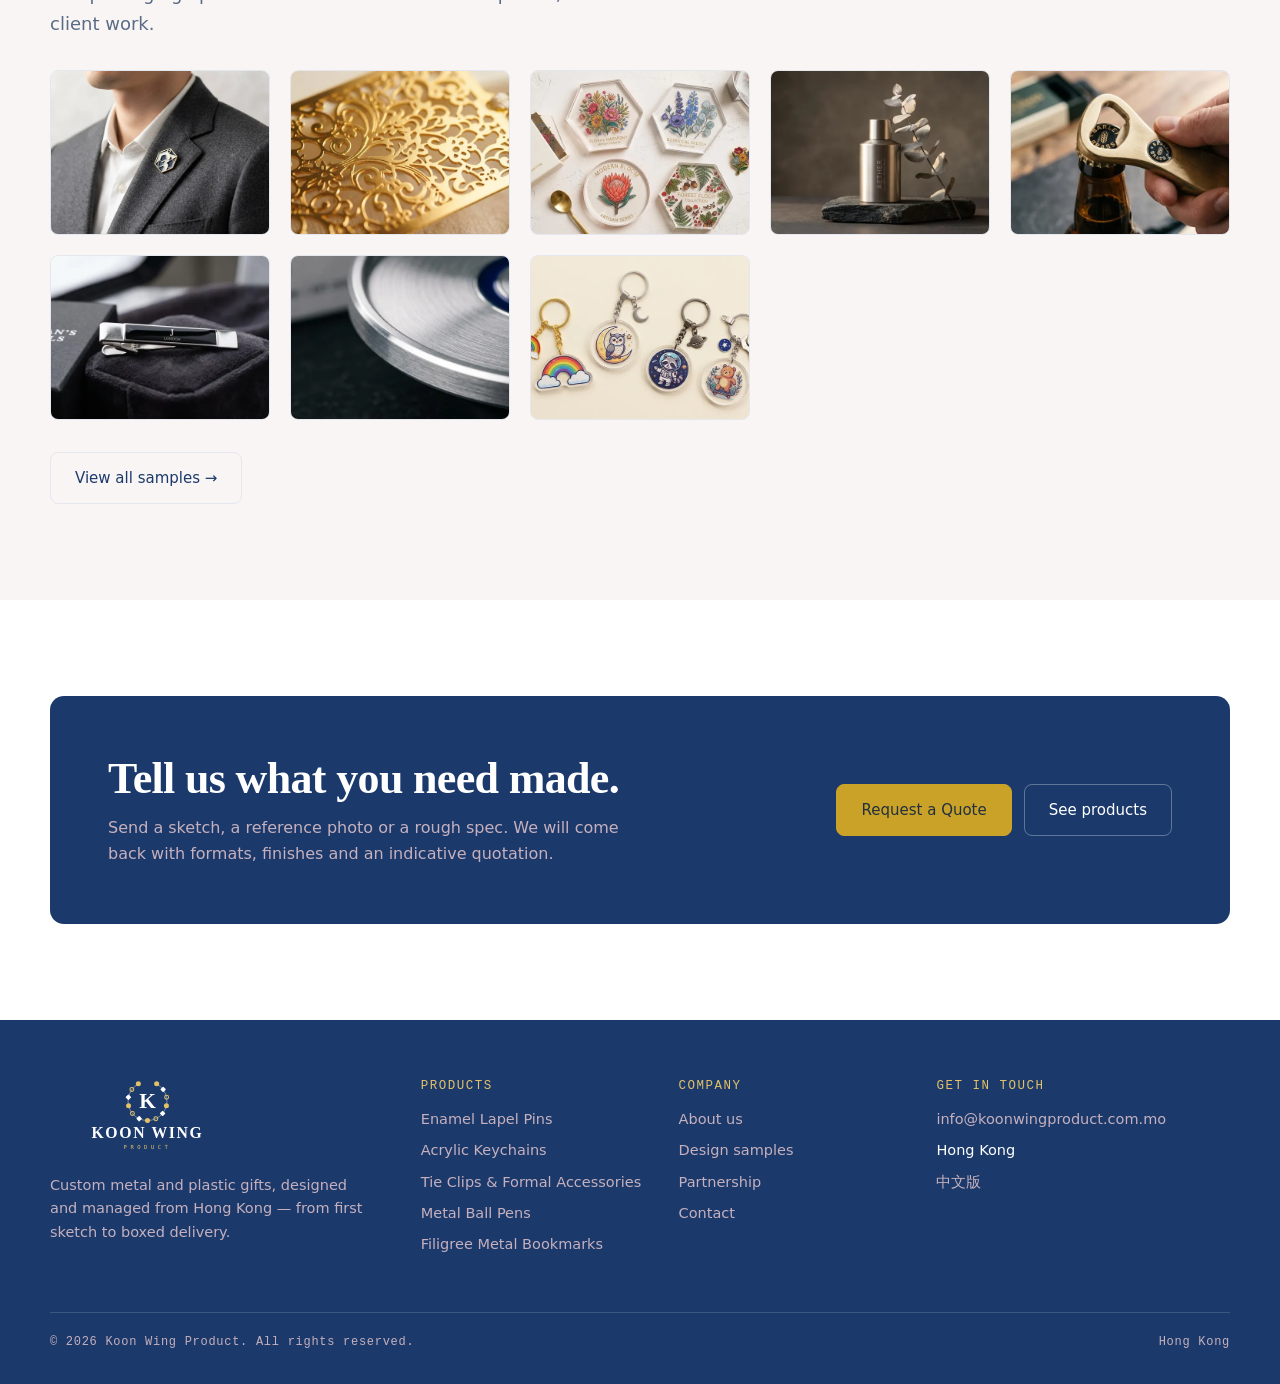
==== commit 7b14c399: "feat: real contact address, and an enquiry form that reaches it info@koonwingproduct.com.mo now exis" ====
--- a/index.html
+++ b/index.html
@@ -186,7 +186,7 @@
       <div>
         <h4>Get in touch</h4>
         <ul>
-          <li><span class="tbc">To be confirmed</span></li>
+          <li><a href="mailto:info@koonwingproduct.com.mo">info@koonwingproduct.com.mo</a></li>
           <li>Hong Kong</li>
           <li><a href="zh/index.html">中文版</a></li>
         </ul>
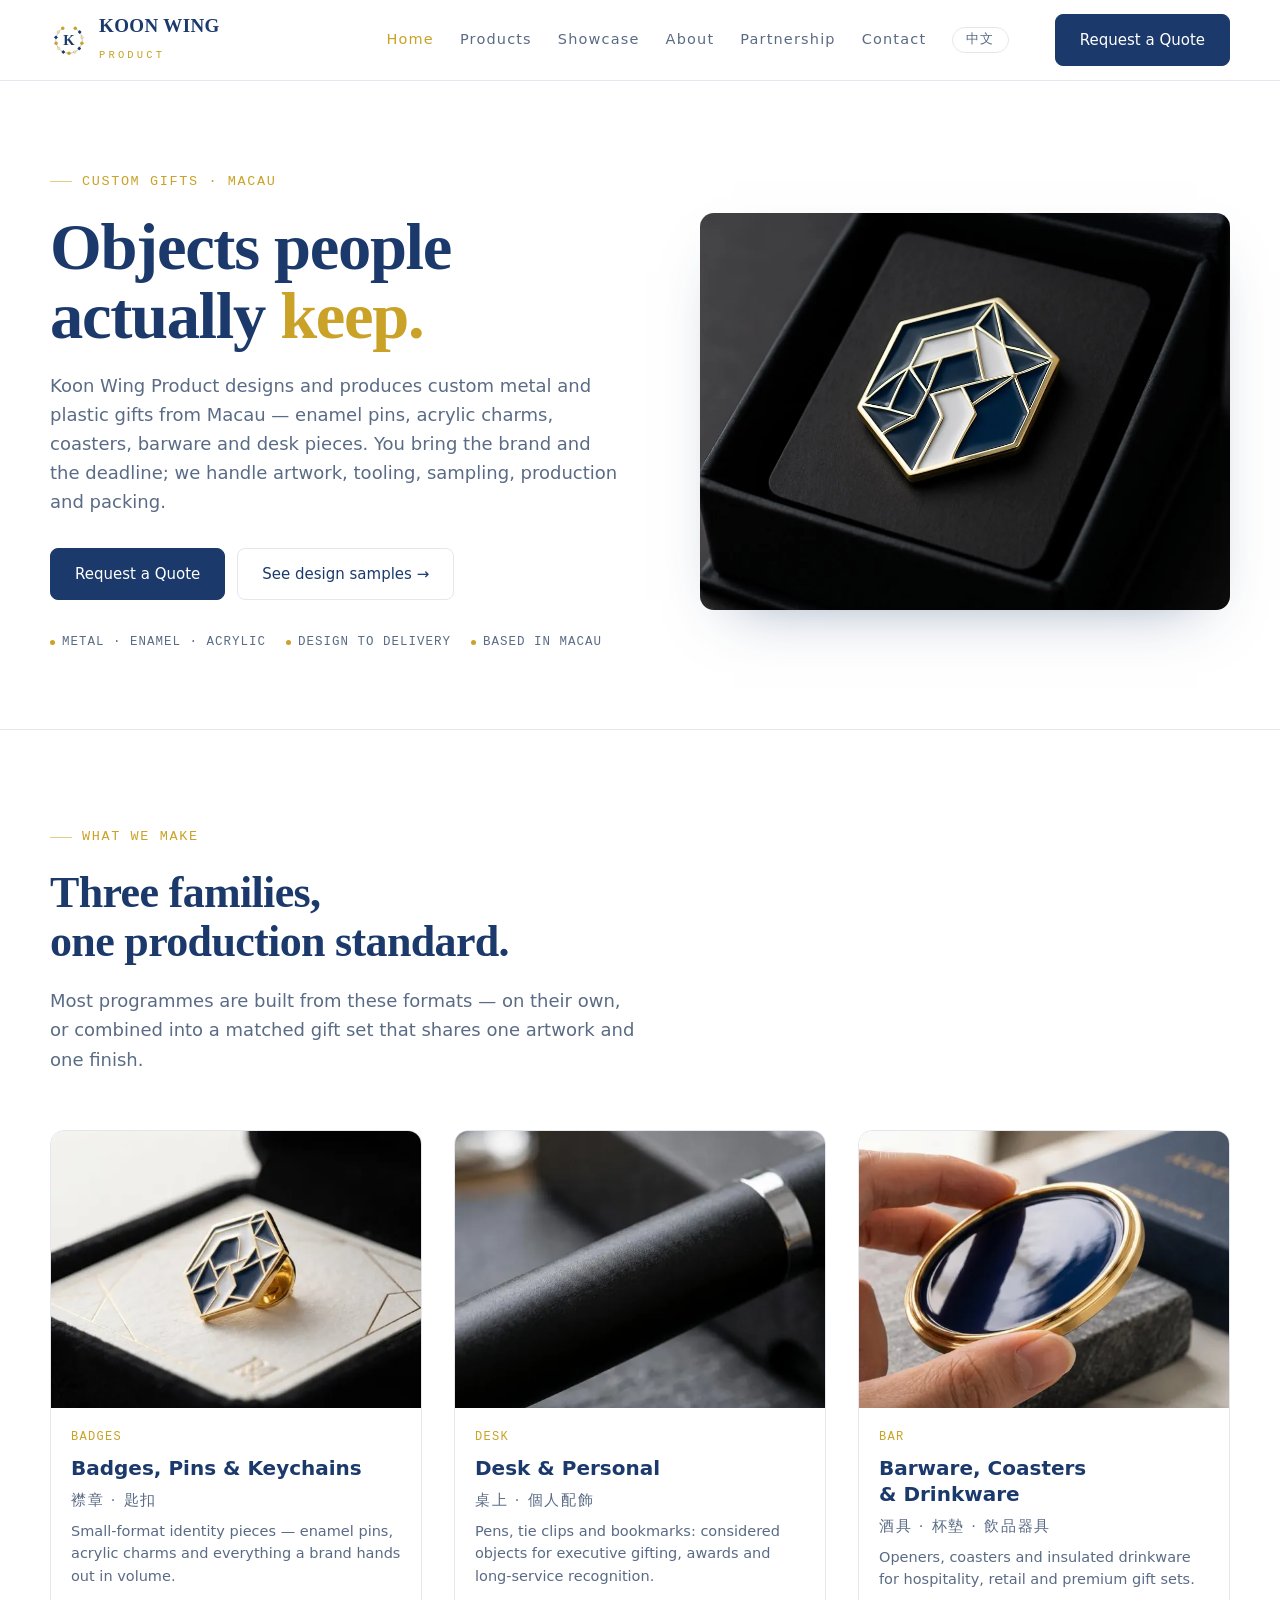
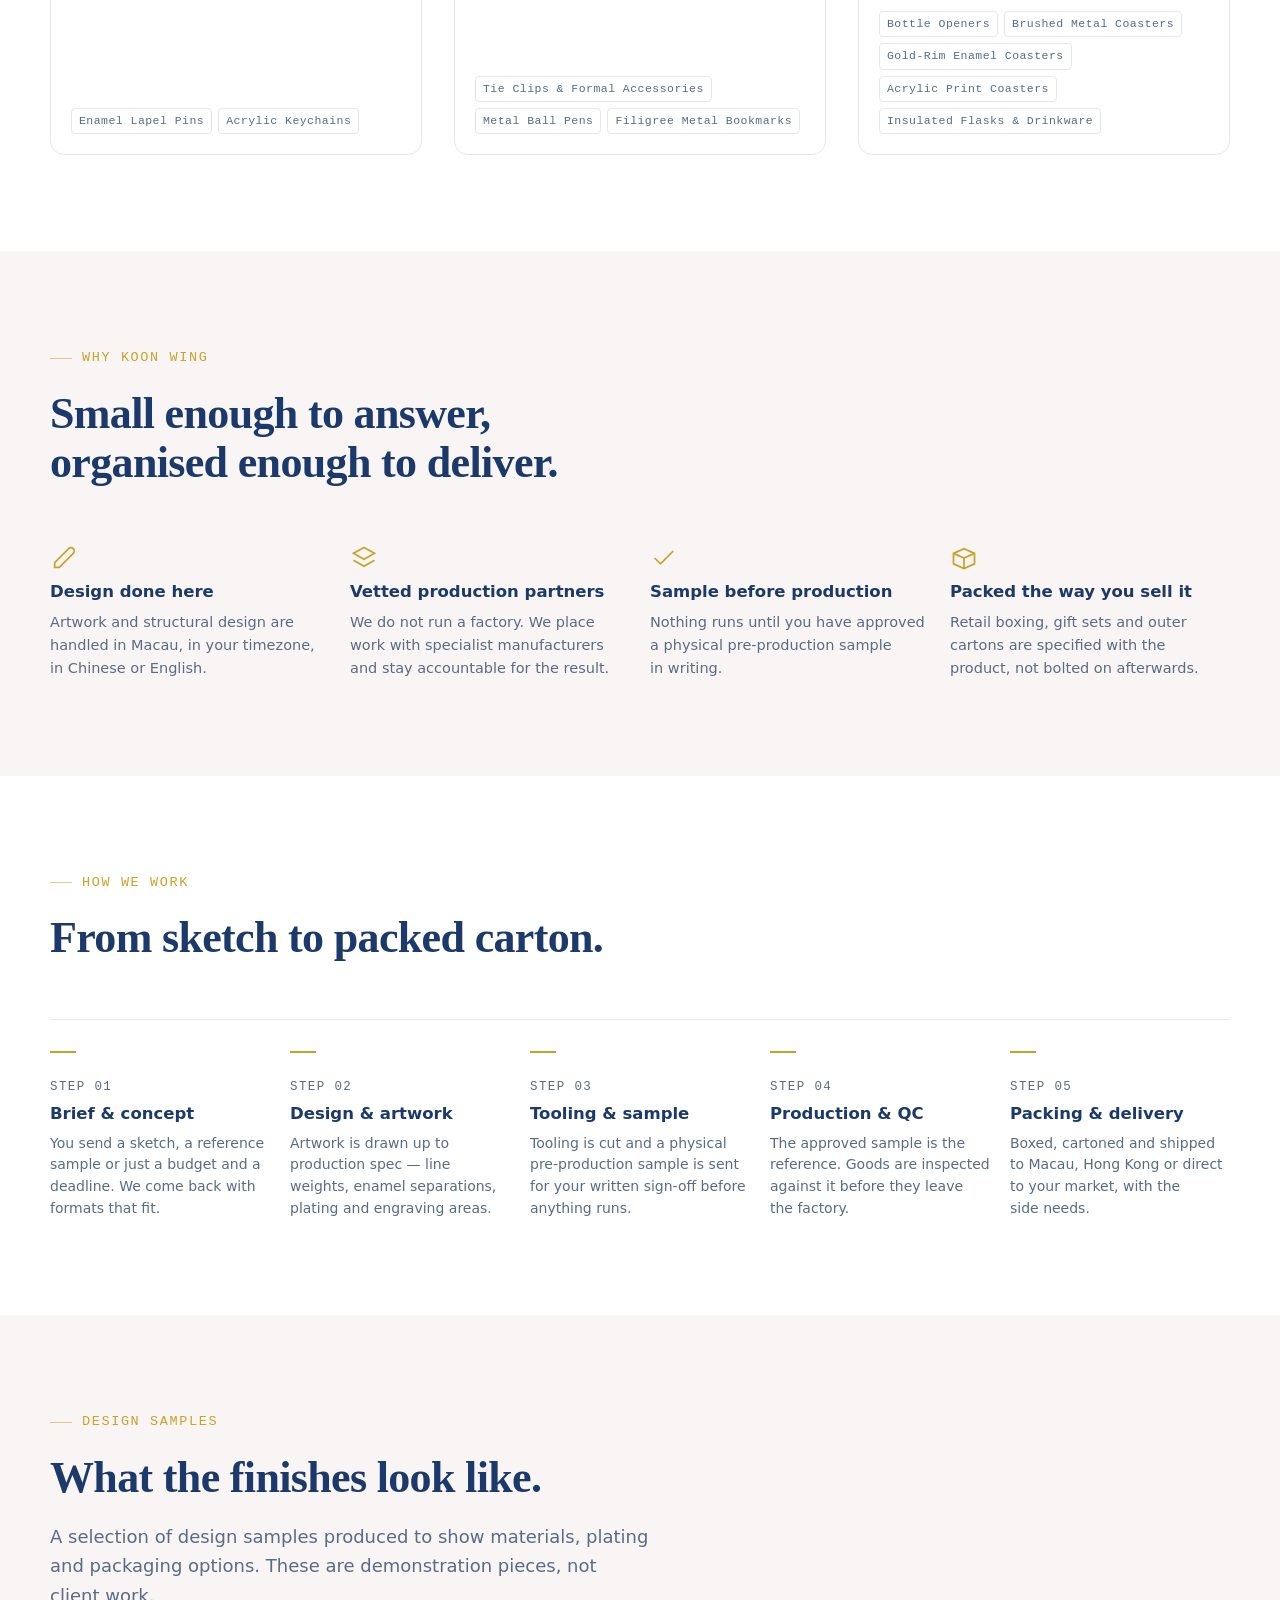
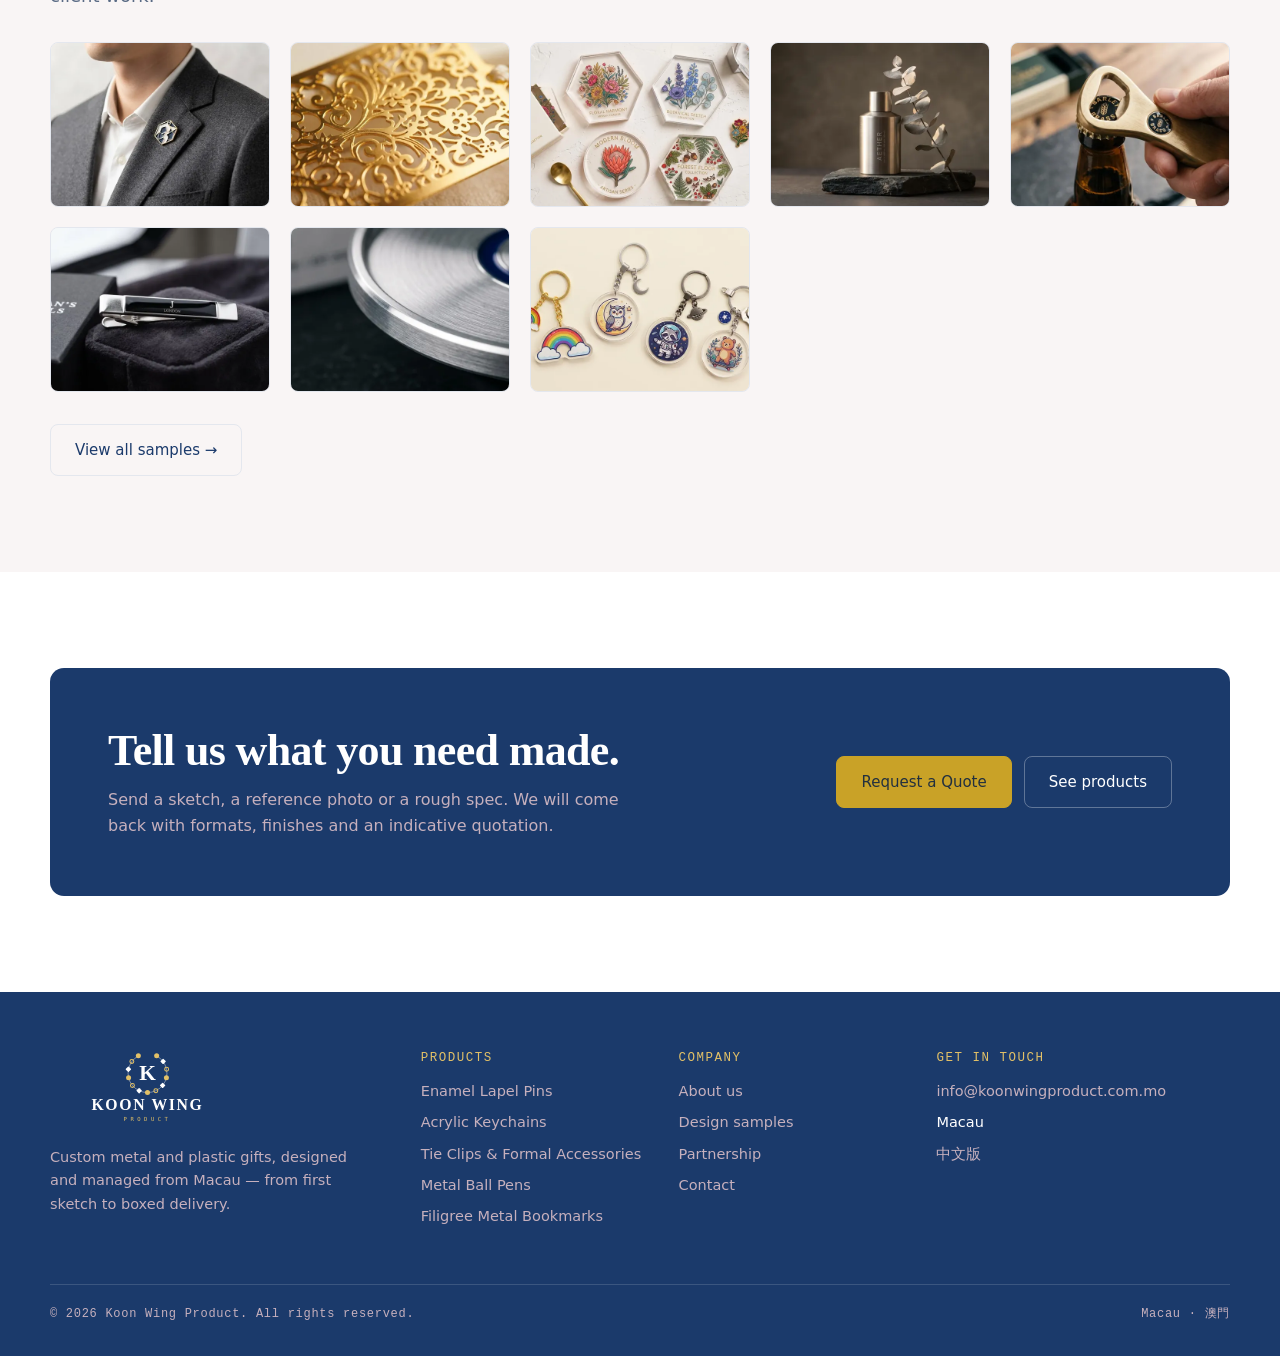
==== commit 7db5dc42: "fix: the company is registered in Macau, not Hong Kong The commercial registration certificate names" ====
--- a/index.html
+++ b/index.html
@@ -3,8 +3,8 @@
 <head>
 <meta charset="utf-8">
 <meta name="viewport" content="width=device-width, initial-scale=1">
-<title>Koon Wing Product · Custom Metal &amp; Plastic Gifts, Hong Kong</title>
-<meta name="description" content="Hong Kong design and production house for custom metal and plastic gifts — enamel pins, keychains, coasters, drinkware and desk pieces. Design to boxed delivery.">
+<title>Koon Wing Product · Custom Metal &amp; Plastic Gifts, Macau</title>
+<meta name="description" content="Macau design and production house for custom metal and plastic gifts — enamel pins, keychains, coasters, drinkware and desk pieces. Design to boxed delivery.">
 <link rel="alternate" hreflang="en" href="index.html">
 <link rel="alternate" hreflang="zh-Hant" href="zh/index.html">
 <link rel="icon" href="assets/img/favicon.svg" type="image/svg+xml">
@@ -37,9 +37,9 @@
 <section class="hero">
   <div class="container hero-grid">
     <div>
-      <p class="eyebrow">Custom gifts · Hong Kong</p>
+      <p class="eyebrow">Custom gifts · Macau</p>
       <h1>Objects people<br>actually <span>keep.</span></h1>
-      <p class="lead">Koon Wing Product designs and produces custom metal and plastic gifts from Hong Kong — enamel pins, acrylic charms, coasters, barware and desk pieces. You bring the brand and the deadline; we handle artwork, tooling, sampling, production and packing.</p>
+      <p class="lead">Koon Wing Product designs and produces custom metal and plastic gifts from Macau — enamel pins, acrylic charms, coasters, barware and desk pieces. You bring the brand and the deadline; we handle artwork, tooling, sampling, production and packing.</p>
       <div class="btn-row">
         <a class="btn btn-primary" href="contact.html">Request a Quote</a>
         <a class="btn btn-ghost" href="showcase.html">See design samples →</a>
@@ -47,7 +47,7 @@
       <div class="hero-meta">
         <span>Metal · Enamel · Acrylic</span>
         <span>Design to delivery</span>
-        <span>Based in Hong Kong</span>
+        <span>Based in Macau</span>
       </div>
     </div>
     <figure class="hero-figure" style="margin:0">
@@ -108,7 +108,7 @@
     <div class="grid-4">
       <div class="feat">
       <svg class="ico" viewBox="0 0 24 24" aria-hidden="true"><path d="M4 20h4L20 8a2.8 2.8 0 0 0-4-4L4 16v4Z"/></svg>
-      <h3>Design done here</h3><p>Artwork and structural design are handled in Hong Kong, in your timezone, in English or Chinese.</p>
+      <h3>Design done here</h3><p>Artwork and structural design are handled in Macau, in your timezone, in Chinese or English.</p>
     </div>
       <div class="feat">
       <svg class="ico" viewBox="0 0 24 24" aria-hidden="true"><path d="M12 3 3 8l9 5 9-5-9-5Z"/><path d="M3 14l9 5 9-5"/></svg>
@@ -132,7 +132,7 @@
       <p class="eyebrow">How we work</p>
       <h2>From sketch to packed carton.</h2>
     </div>
-    <div class="steps"><div class="step"><span class="n">STEP 01</span><h3>Brief &amp; concept</h3><p>You send a sketch, a reference sample or just a budget and a deadline. We come back with formats that fit.</p></div><div class="step"><span class="n">STEP 02</span><h3>Design &amp; artwork</h3><p>Artwork is drawn up to production spec — line weights, enamel separations, plating and engraving areas.</p></div><div class="step"><span class="n">STEP 03</span><h3>Tooling &amp; sample</h3><p>Tooling is cut and a physical pre-production sample is sent for your written sign-off before anything runs.</p></div><div class="step"><span class="n">STEP 04</span><h3>Production &amp; QC</h3><p>The approved sample is the reference. Goods are inspected against it before they leave the factory.</p></div><div class="step"><span class="n">STEP 05</span><h3>Packing &amp; delivery</h3><p>Boxed, cartoned and shipped to Hong Kong or direct to your market, with the paperwork your side needs.</p></div></div>
+    <div class="steps"><div class="step"><span class="n">STEP 01</span><h3>Brief &amp; concept</h3><p>You send a sketch, a reference sample or just a budget and a deadline. We come back with formats that fit.</p></div><div class="step"><span class="n">STEP 02</span><h3>Design &amp; artwork</h3><p>Artwork is drawn up to production spec — line weights, enamel separations, plating and engraving areas.</p></div><div class="step"><span class="n">STEP 03</span><h3>Tooling &amp; sample</h3><p>Tooling is cut and a physical pre-production sample is sent for your written sign-off before anything runs.</p></div><div class="step"><span class="n">STEP 04</span><h3>Production &amp; QC</h3><p>The approved sample is the reference. Goods are inspected against it before they leave the factory.</p></div><div class="step"><span class="n">STEP 05</span><h3>Packing &amp; delivery</h3><p>Boxed, cartoned and shipped to Macau, Hong Kong or direct to your market, with the side needs.</p></div></div>
   </div>
 </section>
 
@@ -168,7 +168,7 @@
     <div class="footer-grid">
       <div>
         <img class="flogo" src="assets/img/logo-lockup-light.svg" alt="Koon Wing Product" width="200" height="78">
-        <p class="about">Custom metal and plastic gifts, designed and managed from Hong Kong — from first sketch to boxed delivery.</p>
+        <p class="about">Custom metal and plastic gifts, designed and managed from Macau — from first sketch to boxed delivery.</p>
       </div>
       <div>
         <h4>Products</h4>
@@ -187,14 +187,14 @@
         <h4>Get in touch</h4>
         <ul>
           <li><a href="mailto:info@koonwingproduct.com.mo">info@koonwingproduct.com.mo</a></li>
-          <li>Hong Kong</li>
+          <li>Macau</li>
           <li><a href="zh/index.html">中文版</a></li>
         </ul>
       </div>
     </div>
     <div class="footer-base">
       <span>© 2026 Koon Wing Product. All rights reserved.</span>
-      <span>Hong Kong</span>
+      <span>Macau · 澳門</span>
     </div>
   </div>
 </footer>
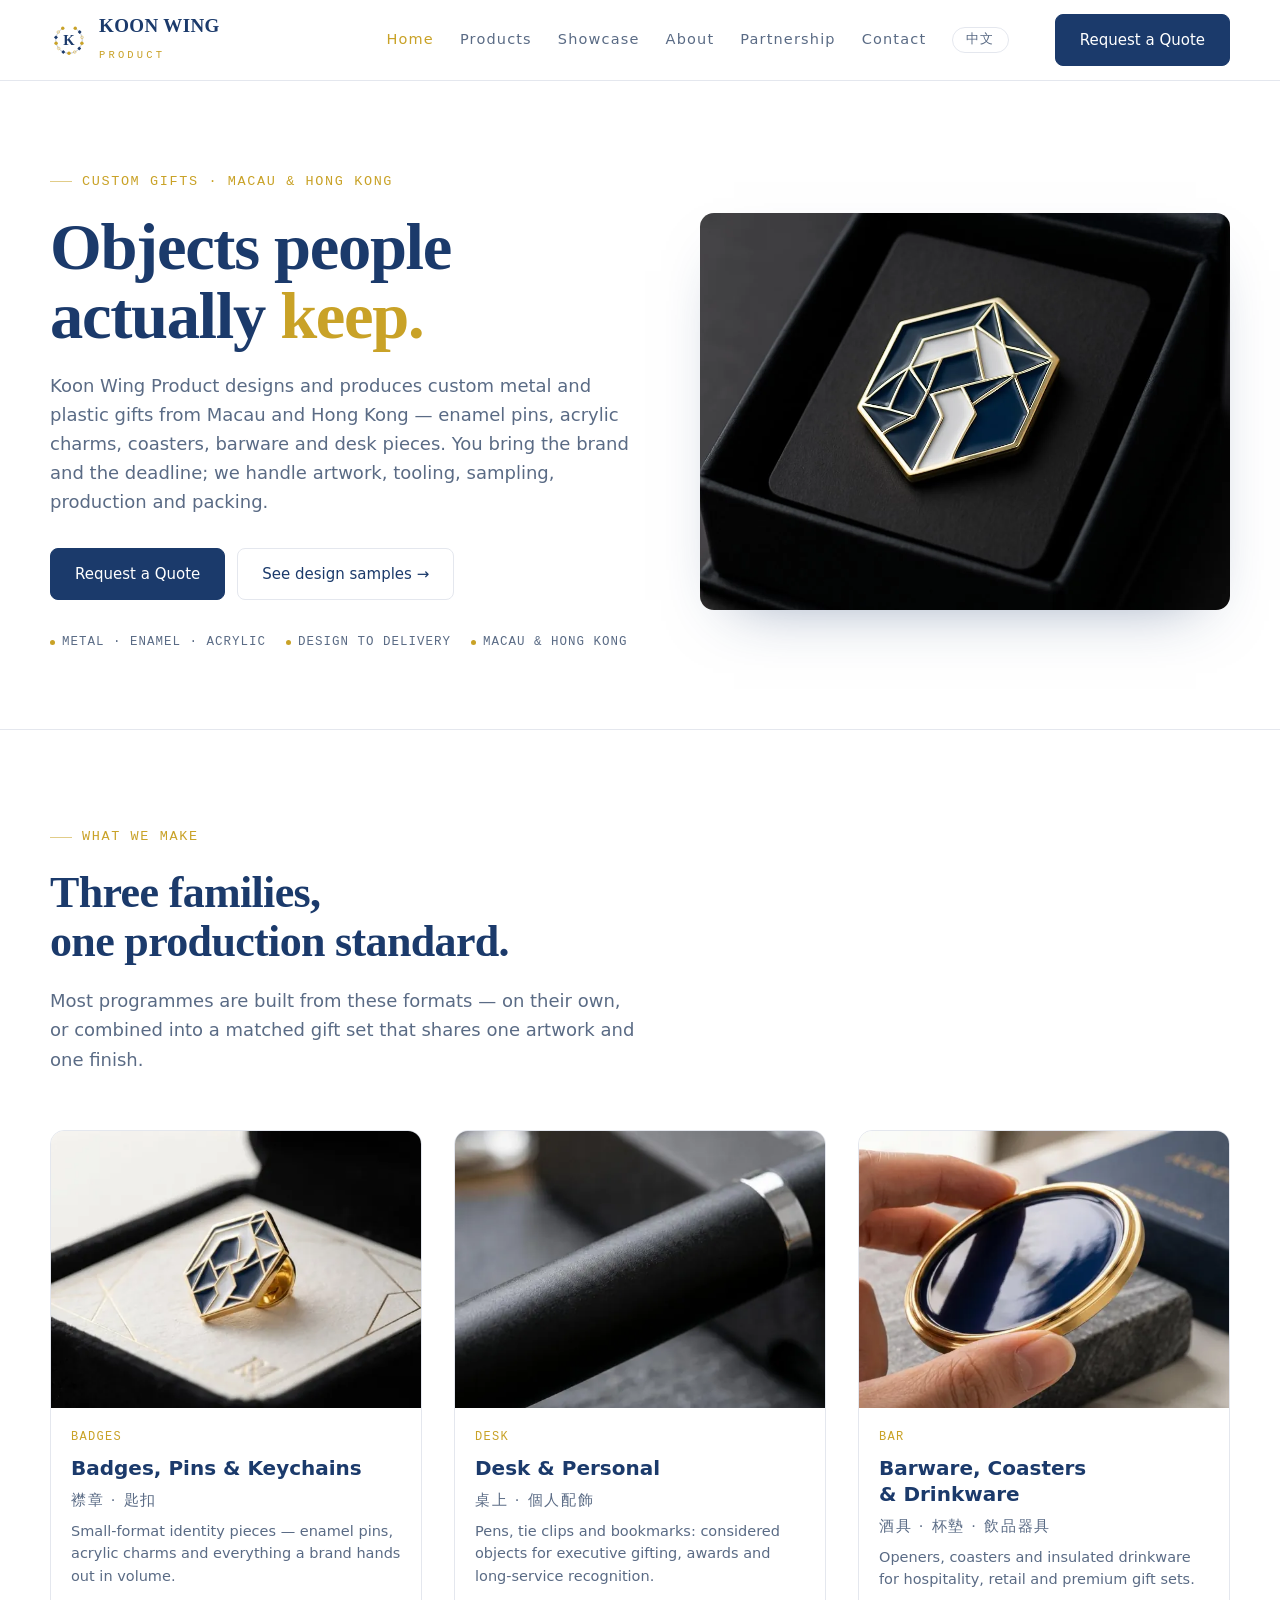
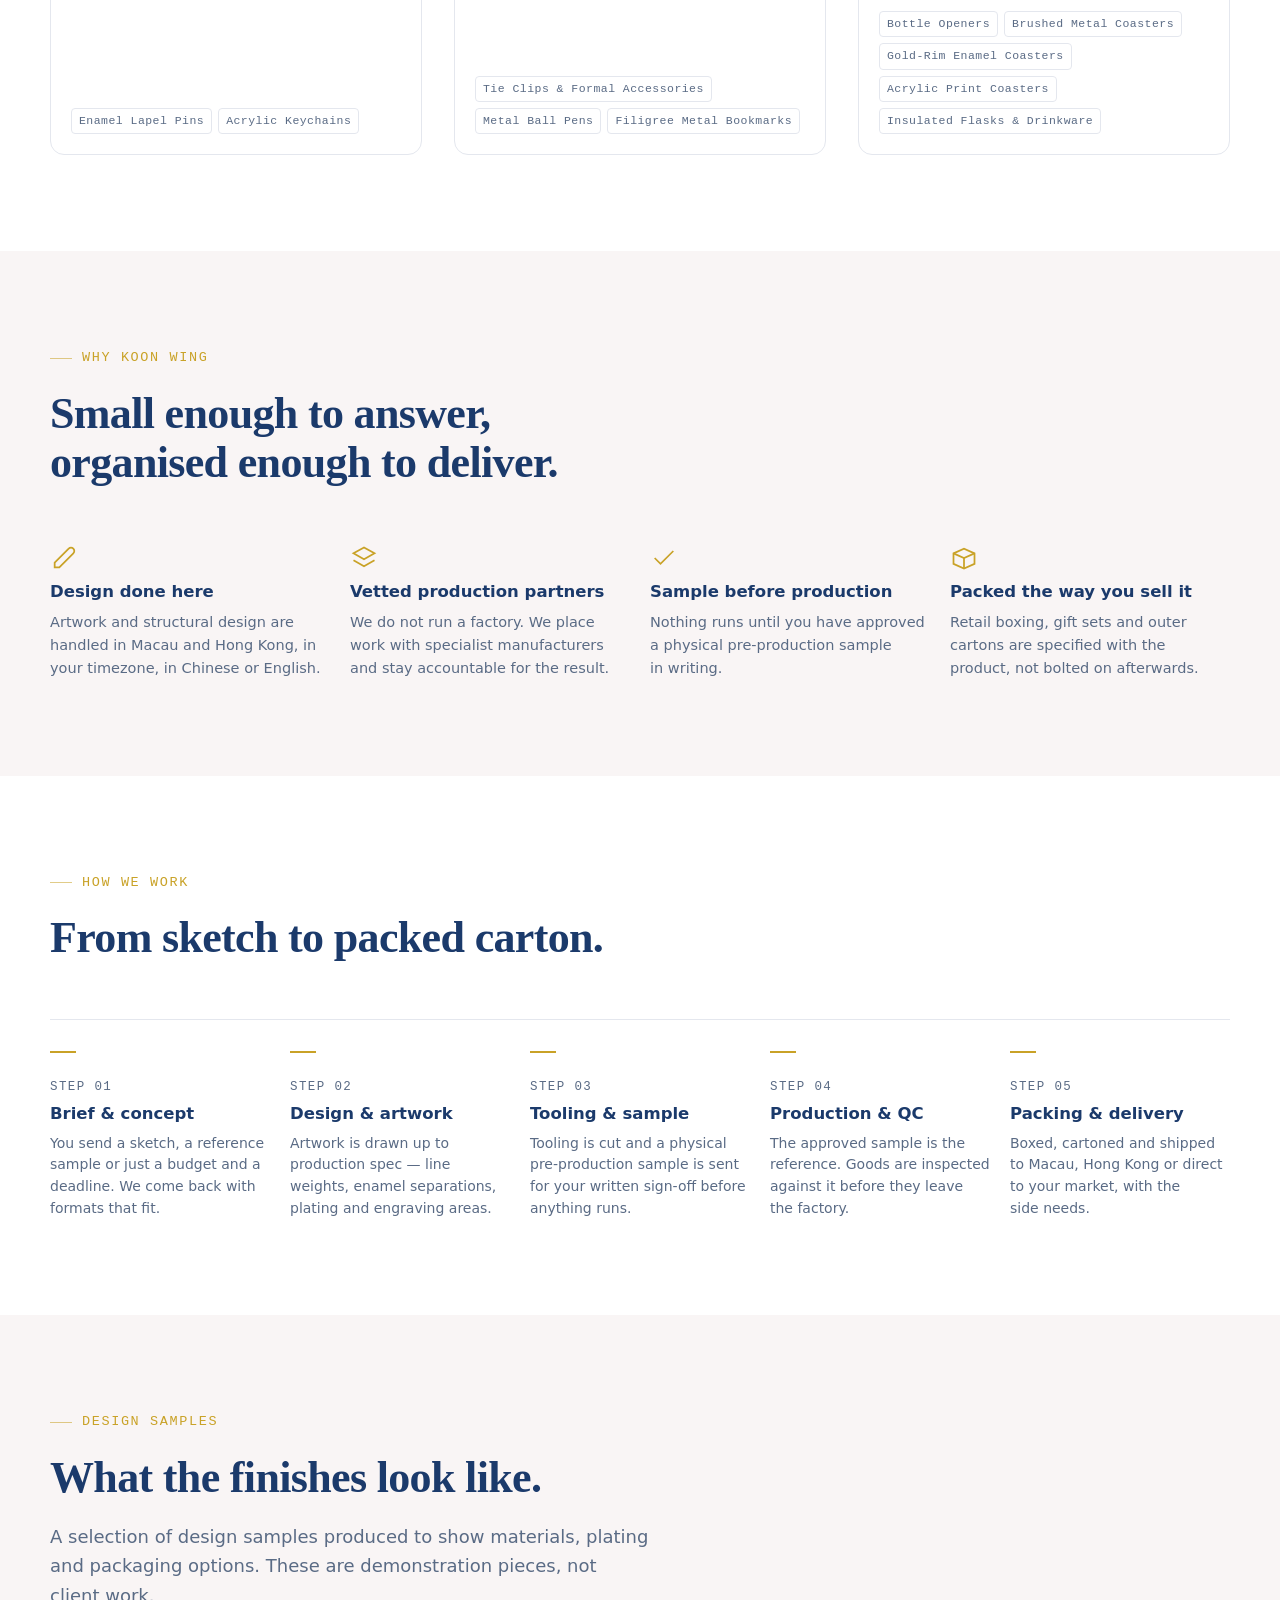
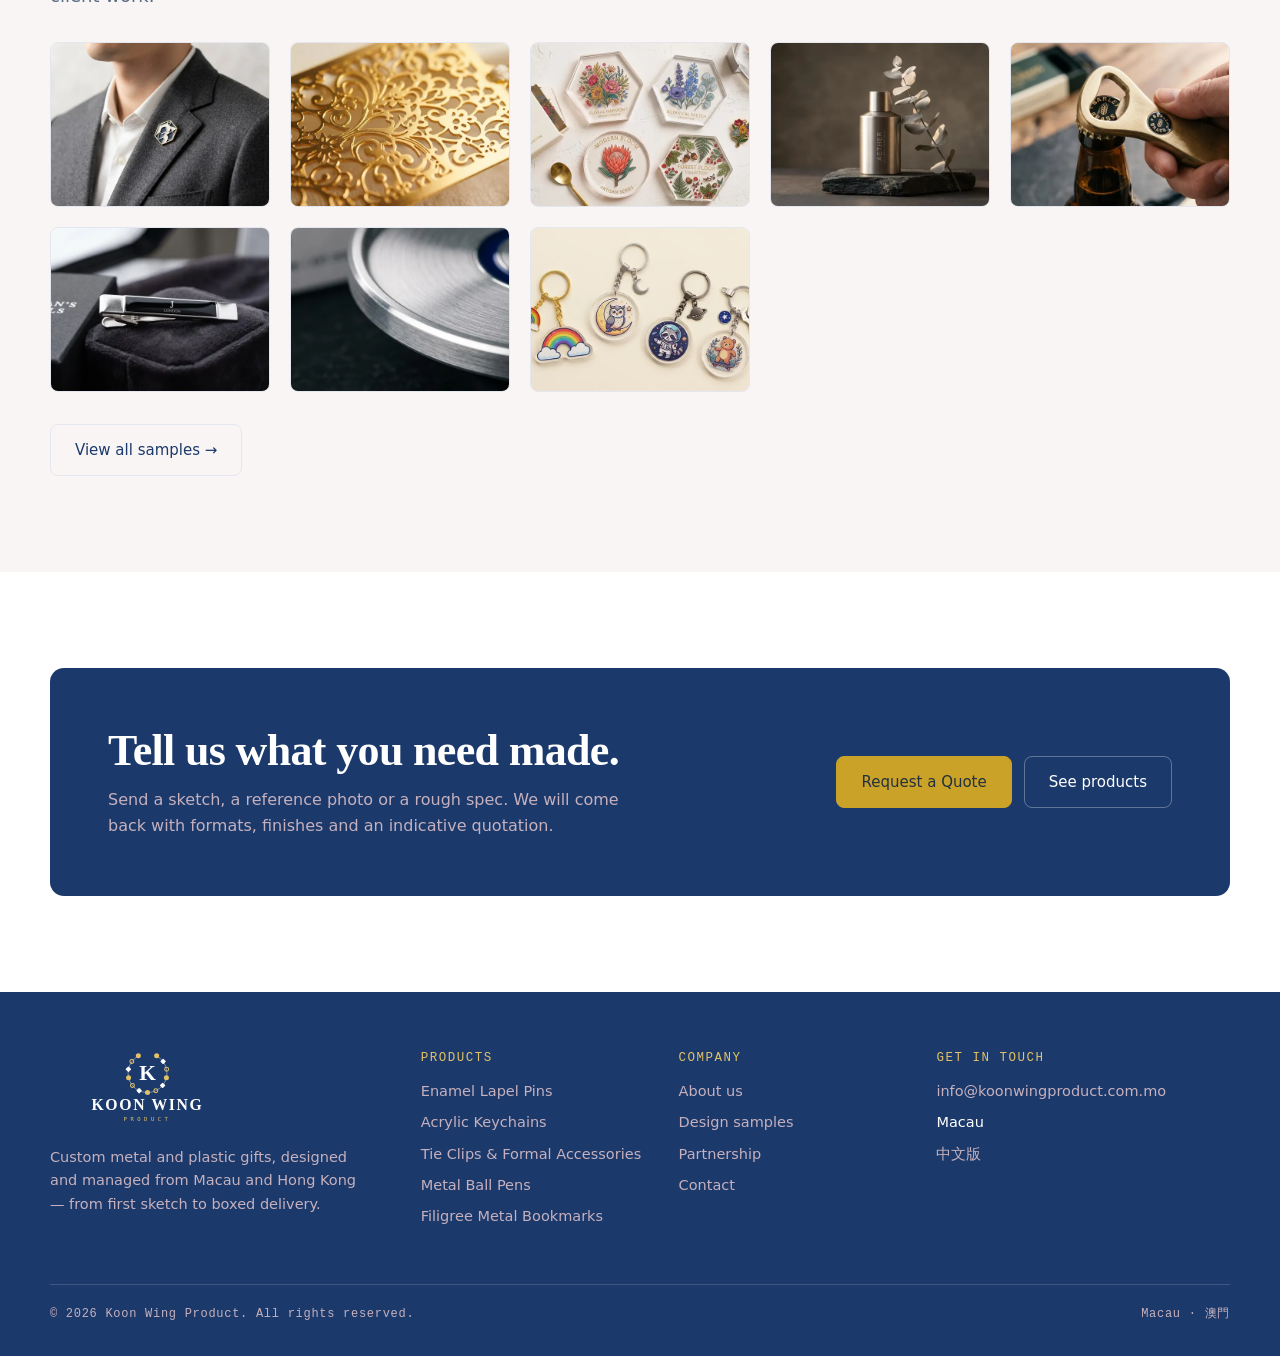
==== commit 2339ecc4: "feat: say Macau and Hong Kong where the company works from both The registered seat stays Macau and " ====
--- a/index.html
+++ b/index.html
@@ -4,7 +4,7 @@
 <meta charset="utf-8">
 <meta name="viewport" content="width=device-width, initial-scale=1">
 <title>Koon Wing Product · Custom Metal &amp; Plastic Gifts, Macau</title>
-<meta name="description" content="Macau design and production house for custom metal and plastic gifts — enamel pins, keychains, coasters, drinkware and desk pieces. Design to boxed delivery.">
+<meta name="description" content="Macau and Hong Kong design and production house for custom metal and plastic gifts — enamel pins, keychains, coasters, drinkware and desk pieces. Design to boxed delivery.">
 <link rel="alternate" hreflang="en" href="index.html">
 <link rel="alternate" hreflang="zh-Hant" href="zh/index.html">
 <link rel="icon" href="assets/img/favicon.svg" type="image/svg+xml">
@@ -37,9 +37,9 @@
 <section class="hero">
   <div class="container hero-grid">
     <div>
-      <p class="eyebrow">Custom gifts · Macau</p>
+      <p class="eyebrow">Custom gifts · Macau &amp; Hong Kong</p>
       <h1>Objects people<br>actually <span>keep.</span></h1>
-      <p class="lead">Koon Wing Product designs and produces custom metal and plastic gifts from Macau — enamel pins, acrylic charms, coasters, barware and desk pieces. You bring the brand and the deadline; we handle artwork, tooling, sampling, production and packing.</p>
+      <p class="lead">Koon Wing Product designs and produces custom metal and plastic gifts from Macau and Hong Kong — enamel pins, acrylic charms, coasters, barware and desk pieces. You bring the brand and the deadline; we handle artwork, tooling, sampling, production and packing.</p>
       <div class="btn-row">
         <a class="btn btn-primary" href="contact.html">Request a Quote</a>
         <a class="btn btn-ghost" href="showcase.html">See design samples →</a>
@@ -47,7 +47,7 @@
       <div class="hero-meta">
         <span>Metal · Enamel · Acrylic</span>
         <span>Design to delivery</span>
-        <span>Based in Macau</span>
+        <span>Macau &amp; Hong Kong</span>
       </div>
     </div>
     <figure class="hero-figure" style="margin:0">
@@ -108,7 +108,7 @@
     <div class="grid-4">
       <div class="feat">
       <svg class="ico" viewBox="0 0 24 24" aria-hidden="true"><path d="M4 20h4L20 8a2.8 2.8 0 0 0-4-4L4 16v4Z"/></svg>
-      <h3>Design done here</h3><p>Artwork and structural design are handled in Macau, in your timezone, in Chinese or English.</p>
+      <h3>Design done here</h3><p>Artwork and structural design are handled in Macau and Hong Kong, in your timezone, in Chinese or English.</p>
     </div>
       <div class="feat">
       <svg class="ico" viewBox="0 0 24 24" aria-hidden="true"><path d="M12 3 3 8l9 5 9-5-9-5Z"/><path d="M3 14l9 5 9-5"/></svg>
@@ -168,7 +168,7 @@
     <div class="footer-grid">
       <div>
         <img class="flogo" src="assets/img/logo-lockup-light.svg" alt="Koon Wing Product" width="200" height="78">
-        <p class="about">Custom metal and plastic gifts, designed and managed from Macau — from first sketch to boxed delivery.</p>
+        <p class="about">Custom metal and plastic gifts, designed and managed from Macau and Hong Kong — from first sketch to boxed delivery.</p>
       </div>
       <div>
         <h4>Products</h4>
